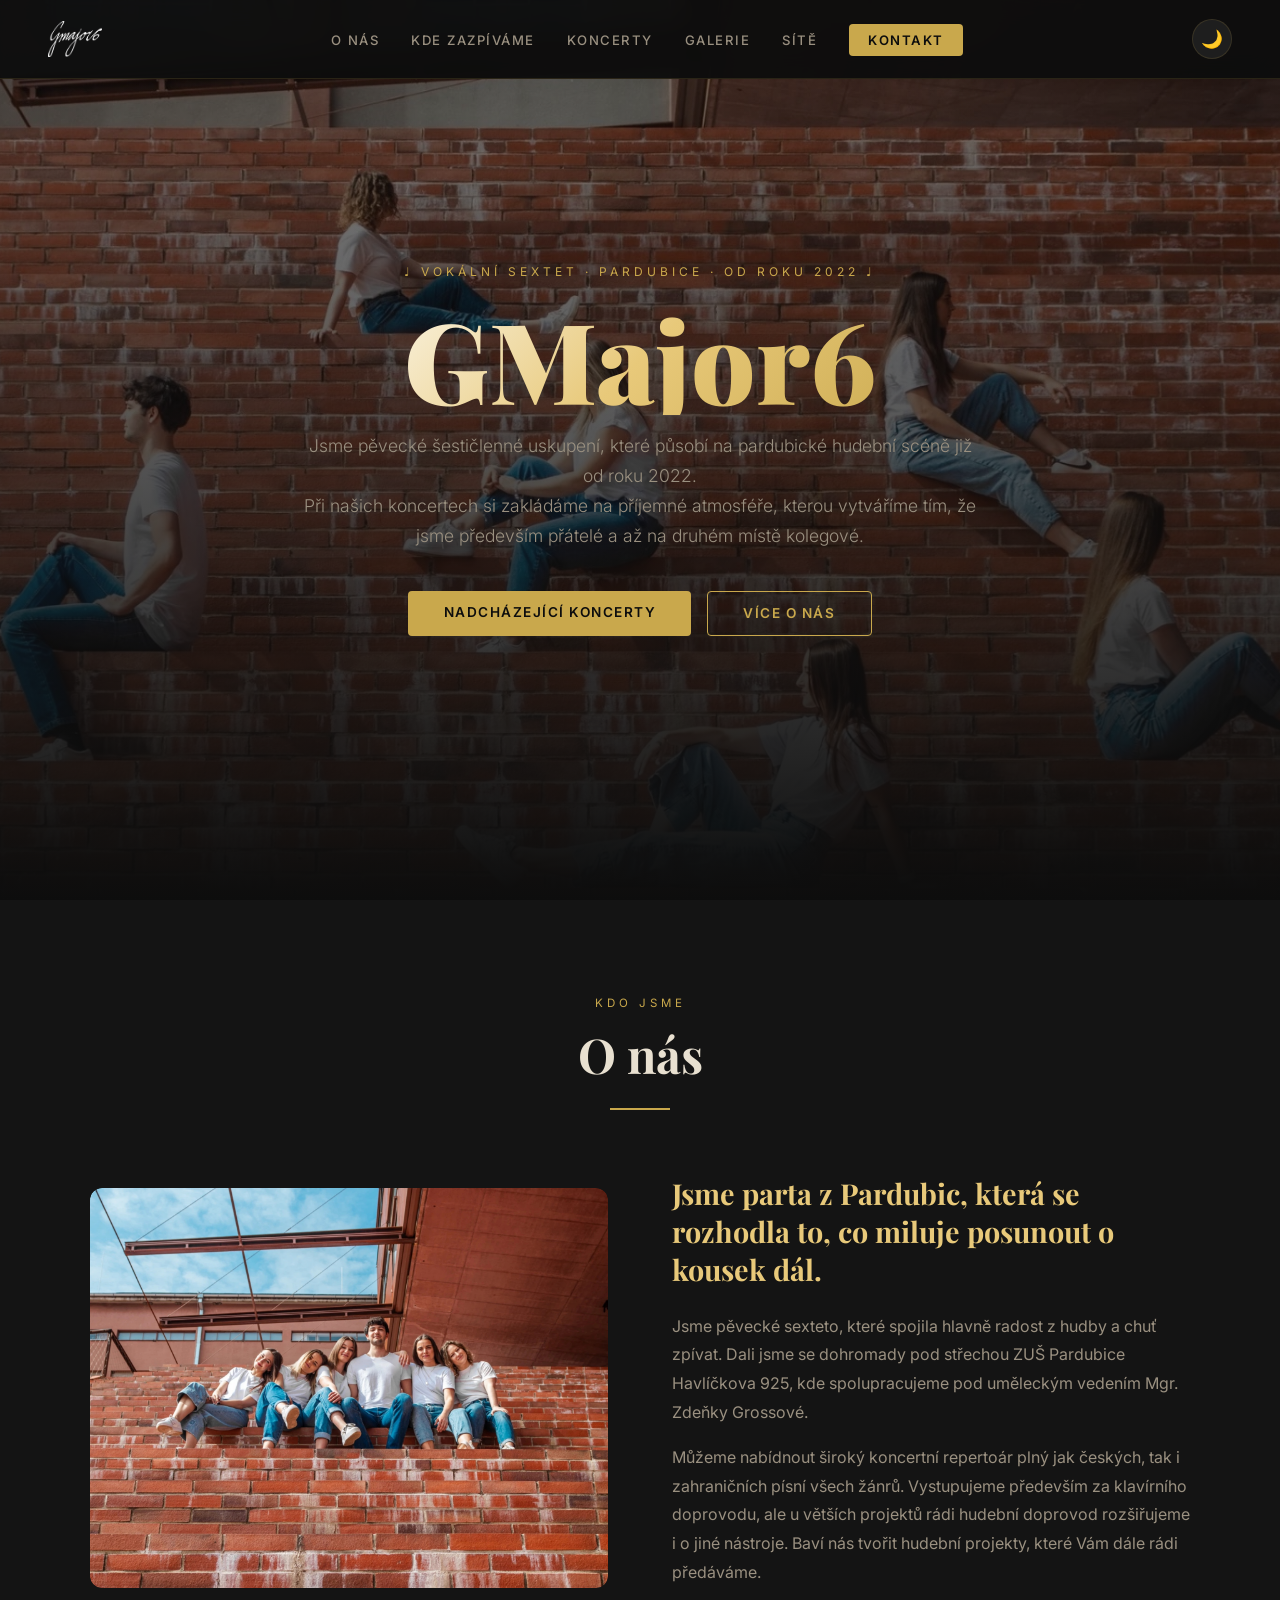
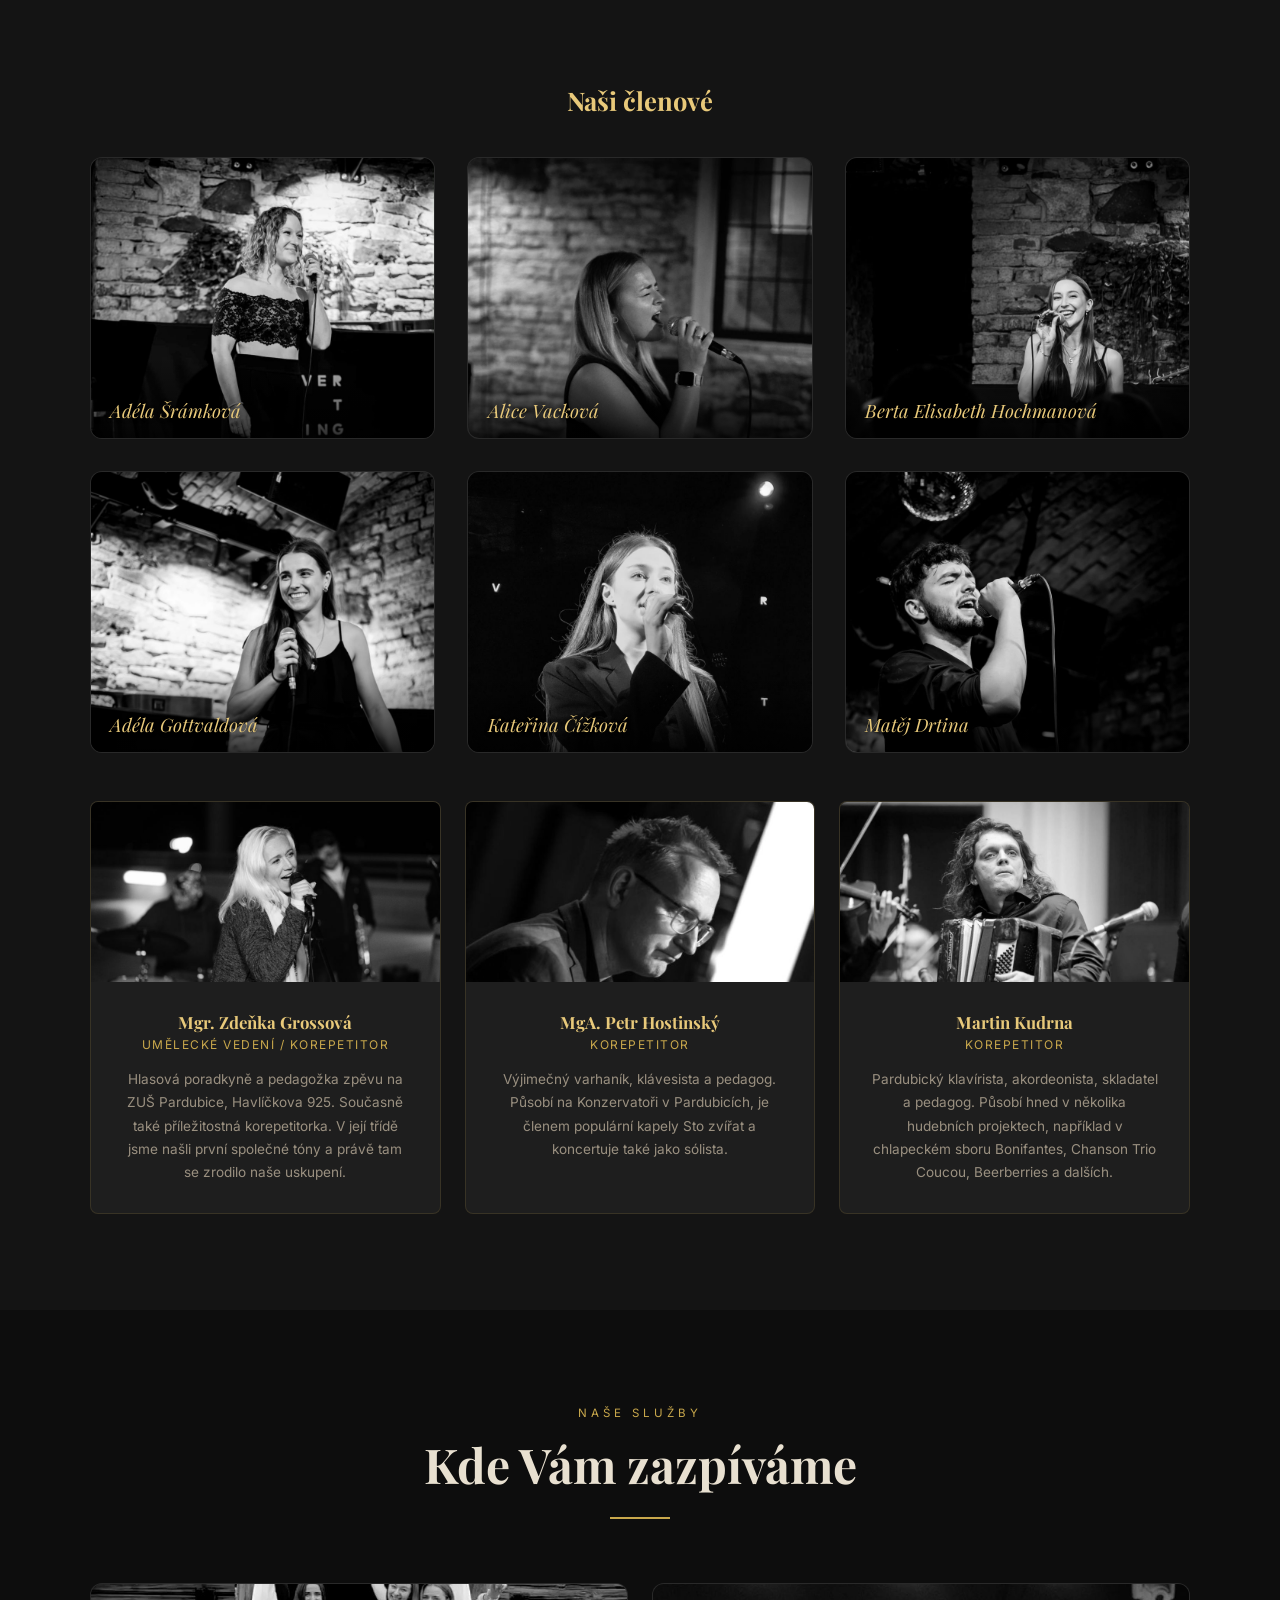
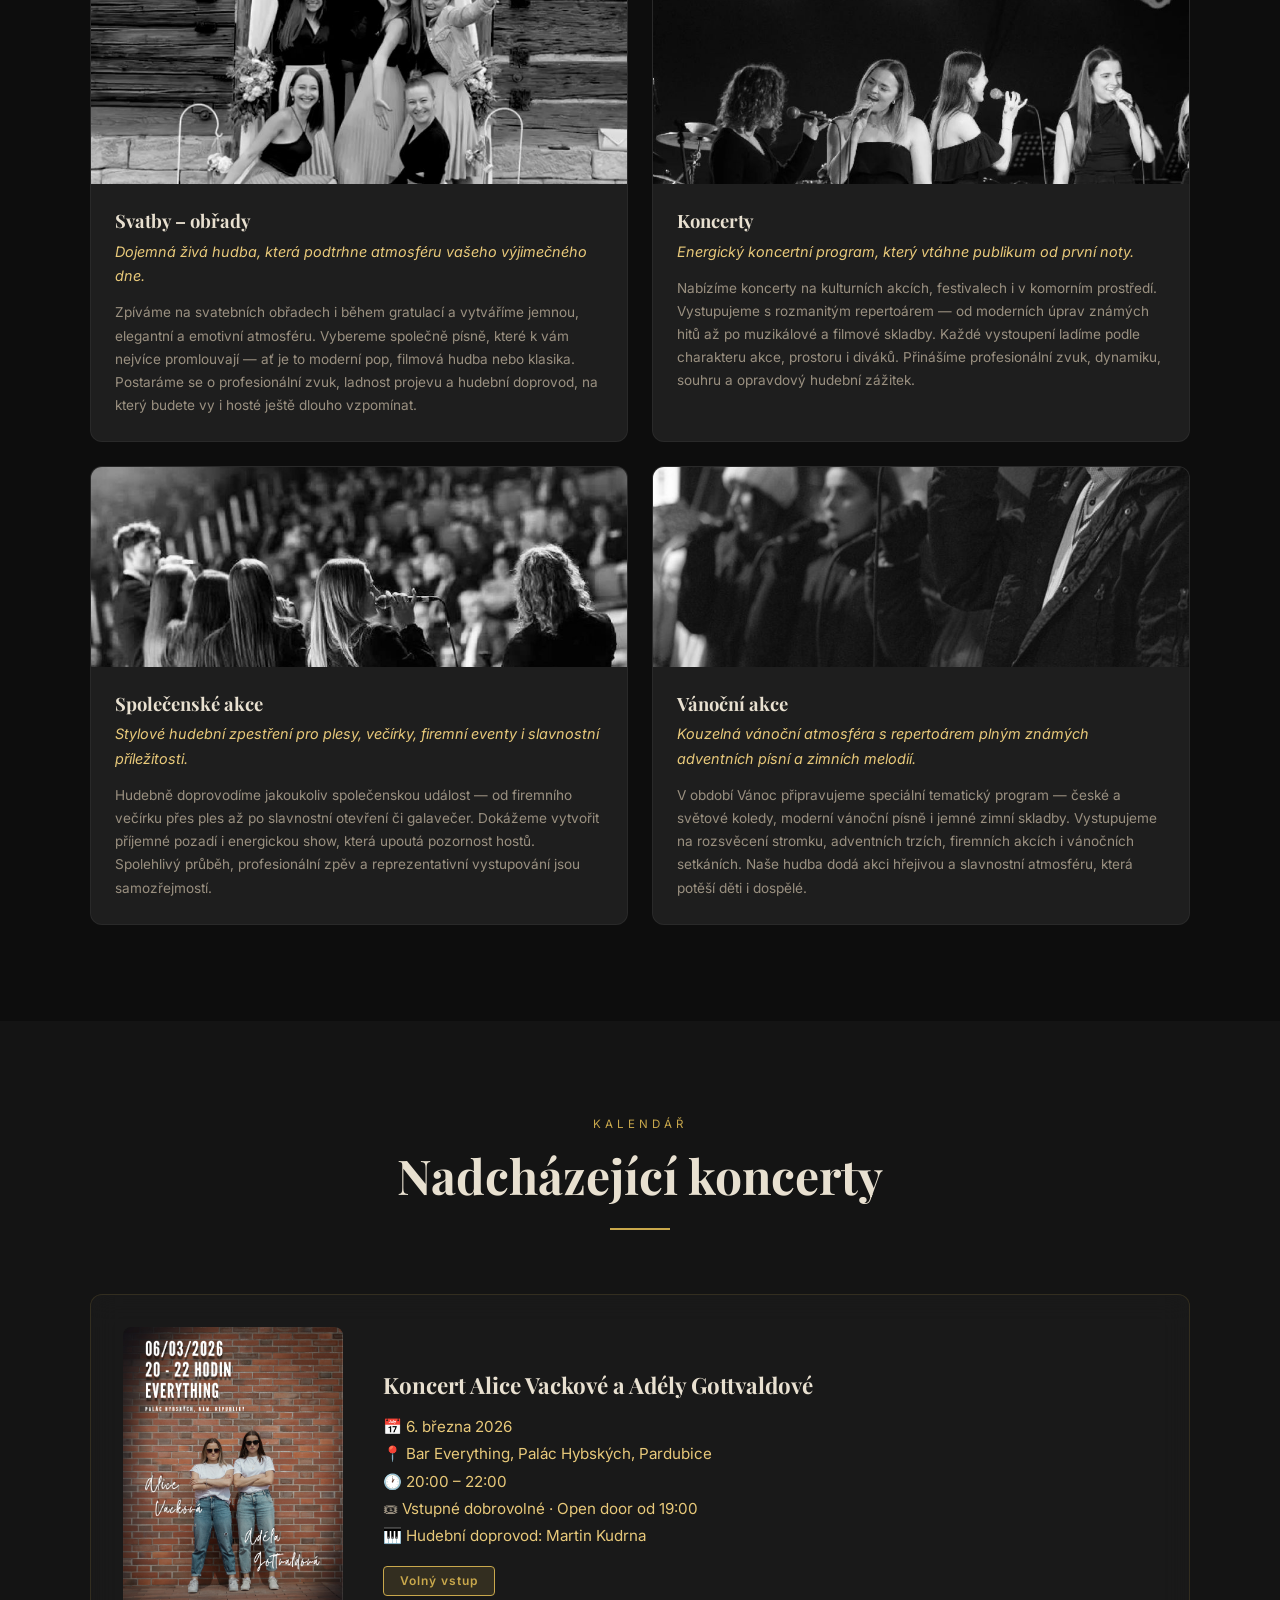
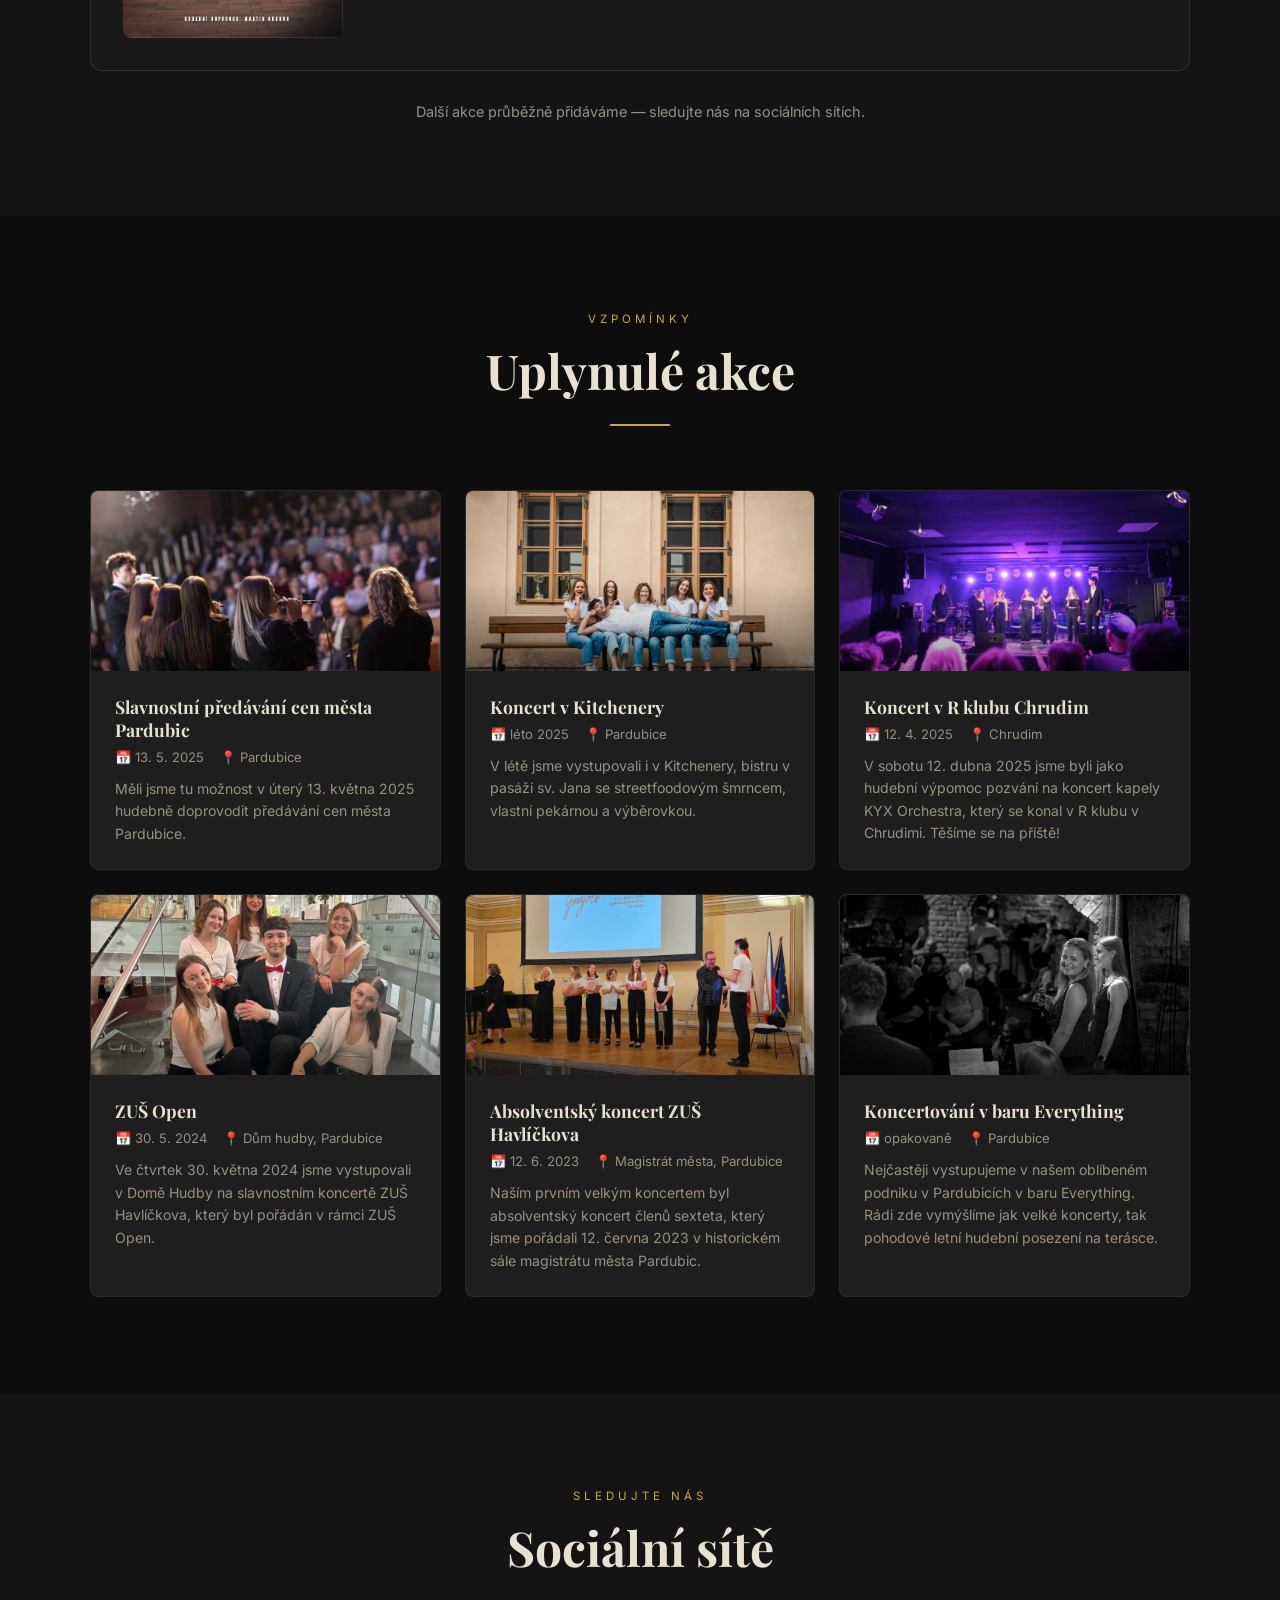
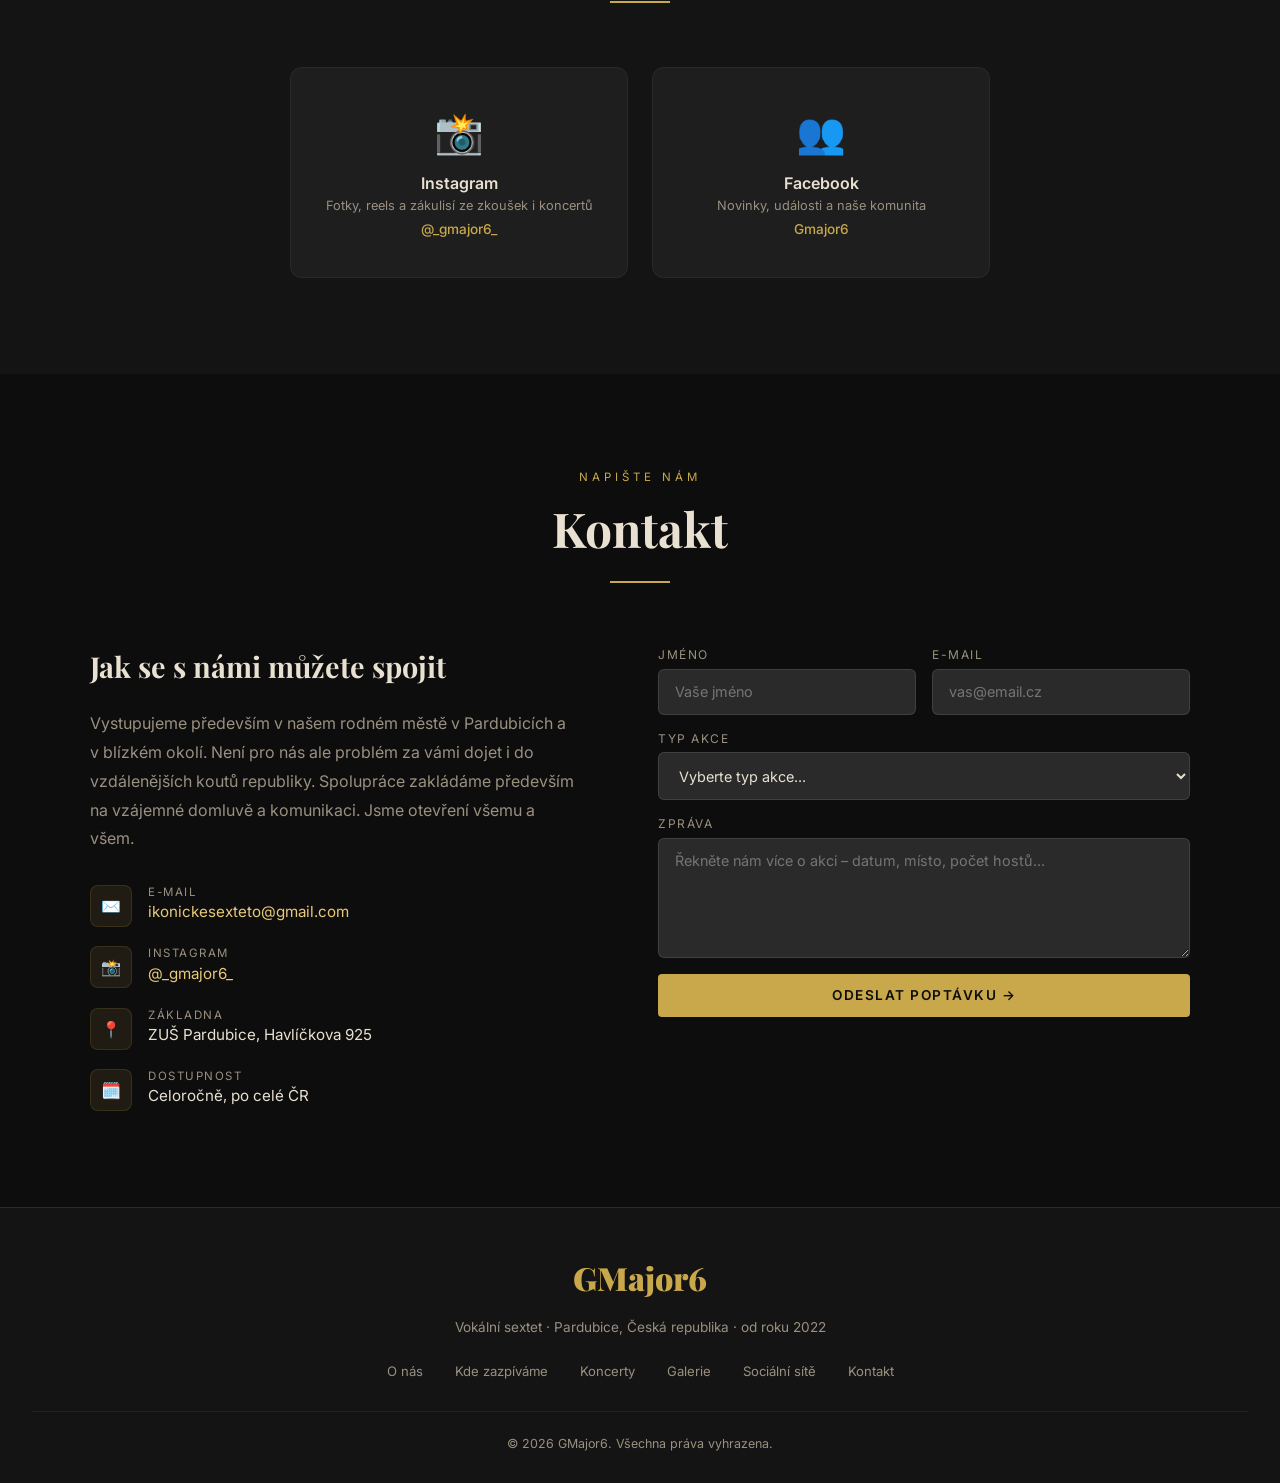
==== gmajor6/v2/index.html @ 860e2741 "Add top padding to member description text in gmajor6/v2" ====
<!DOCTYPE html>
<html lang="cs">
<head>
  <meta charset="UTF-8" />
  <meta name="viewport" content="width=device-width, initial-scale=1.0" />
  <title>GMajor6 – Vokální sextet z Pardubic</title>
  <link href="https://fonts.googleapis.com/css2?family=Playfair+Display:wght@400;700;900&family=Inter:wght@300;400;500;600&display=swap" rel="stylesheet" />
  <style>
    *, *::before, *::after { box-sizing: border-box; margin: 0; padding: 0; }
    :root {
      --gold: #c9a84c; --gold-light: #e8c97a;
      --dark: #0d0d0d; --dark2: #141414; --dark3: #1e1e1e; --dark4: #2a2a2a;
      --text: #e8e0d0; --text-muted: #9a9080;
      --border-alpha: rgba(201,168,76,0.15);
      --card-border: rgba(255,255,255,.05);
      --card-shadow: rgba(0,0,0,.5);
      --overlay-dark: rgba(0,0,0,.8);
      --input-border: rgba(255,255,255,.1);
      --nav-bg: rgba(13,13,13,0.95); --nav-bg-solid: #0d0d0d;
      --hero-glow: #1a1500;
      --hero-title-from: #fff;
      --logo-invert: invert(1);
    }
    [data-theme="light"] {
      --gold: #a8882e; --gold-light: #c9a84c;
      --dark: #faf8f4; --dark2: #f0ede8; --dark3: #e5e2dc; --dark4: #dad6cf;
      --text: #1a1a1a; --text-muted: #5a5548;
      --border-alpha: rgba(160,130,40,0.2);
      --card-border: rgba(0,0,0,.08);
      --card-shadow: rgba(0,0,0,.1);
      --overlay-dark: rgba(255,255,255,.7);
      --input-border: rgba(0,0,0,.12);
      --nav-bg: rgba(250,248,244,0.95); --nav-bg-solid: #faf8f4;
      --hero-glow: #f5f0e0;
      --hero-title-from: #ffffff;
      --logo-invert: invert(0);
    }
    html { scroll-behavior: smooth; }
    body { font-family: 'Inter', sans-serif; background: var(--dark); color: var(--text); overflow-x: hidden; }

    /* NAV */
    nav {
      position: fixed; top: 0; left: 0; right: 0; z-index: 100;
      display: flex; align-items: center; justify-content: space-between;
      padding: 1.2rem 3rem;
      background: var(--nav-bg); backdrop-filter: blur(12px);
      border-bottom: 1px solid var(--border-alpha); transition: padding .3s, background .3s;
    }
    .nav-logo { display: flex; align-items: center; text-decoration: none; }
    .nav-logo img { height: 36px; filter: var(--logo-invert); transition: filter .4s; }
    .nav-links { display: flex; gap: 2rem; list-style: none; }
    .nav-links a { color: var(--text-muted); text-decoration: none; font-size: .82rem; font-weight: 500; letter-spacing: 1.5px; text-transform: uppercase; transition: color .25s; }
    .nav-links a:hover { color: var(--gold); }
    .nav-cta { background: var(--gold) !important; color: var(--dark) !important; padding: .5rem 1.2rem; border-radius: 4px; font-weight: 600 !important; }
    .nav-cta:hover { background: var(--gold-light) !important; }
    .hamburger { display: none; cursor: pointer; flex-direction: column; gap: 5px; }
    .hamburger span { display: block; width: 24px; height: 2px; background: var(--gold); transition: transform .3s, opacity .3s; }
    .hamburger.open span:nth-child(1) { transform: translateY(7px) rotate(45deg); }
    .hamburger.open span:nth-child(2) { opacity: 0; }
    .hamburger.open span:nth-child(3) { transform: translateY(-7px) rotate(-45deg); }
    .nav-backdrop { visibility: hidden; pointer-events: none; position: fixed; inset: 0; z-index: 98; background: rgba(0,0,0,.5); opacity: 0; transition: opacity .3s, visibility .3s; }
    .nav-backdrop.open { visibility: visible; pointer-events: auto; opacity: 1; }
    .nav-right { display: flex; align-items: center; gap: 1rem; }
    .theme-toggle {
      width: 40px; height: 40px; border-radius: 50%; border: 1px solid var(--border-alpha);
      background: var(--dark3); color: var(--gold); font-size: 1.1rem;
      display: flex; align-items: center; justify-content: center;
      cursor: pointer; transition: all .3s; flex-shrink: 0;
    }
    .theme-toggle:hover { background: var(--gold); color: var(--dark); border-color: var(--gold); }

    /* HERO */
    #hero {
      min-height: 100vh; display: flex; align-items: center; justify-content: center;
      text-align: center; position: relative; overflow: hidden;
    }
    .hero-bg {
      position: absolute; inset: 0; z-index: 0;
      background: url('../images/sexteto-uvodni.jpg') center/cover no-repeat;
    }
    .hero-bg::after {
      content: ''; position: absolute; inset: 0;
      background: linear-gradient(to bottom, rgba(13,13,13,0.5) 0%, rgba(13,13,13,0.7) 50%, var(--dark) 100%);
    }
    [data-theme="light"] .hero-bg::after {
      background: linear-gradient(to bottom, rgba(0,0,0,0.45) 0%, rgba(0,0,0,0.65) 50%, var(--dark) 100%);
    }
    .hero-notes { position: absolute; inset: 0; pointer-events: none; overflow: hidden; z-index: 1; }
    .note { position: absolute; opacity: .06; color: var(--gold); animation: floatNote linear infinite; }
    @keyframes floatNote {
      0%   { transform: translateY(110vh) rotate(0deg); opacity: 0; }
      10%  { opacity: .08; }
      90%  { opacity: .06; }
      100% { transform: translateY(-10vh) rotate(360deg); opacity: 0; }
    }
    .hero-inner { position: relative; z-index: 2; max-width: 750px; padding: 2rem; }
    .hero-tag { font-size: .75rem; letter-spacing: 4px; text-transform: uppercase; color: var(--gold); margin-bottom: 1.5rem; }
    .hero-title {
      font-family: 'Playfair Display', serif; font-size: clamp(3.5rem, 10vw, 7rem);
      font-weight: 900; line-height: 1; margin-bottom: 1rem;
      background: linear-gradient(135deg, var(--hero-title-from) 0%, var(--gold-light) 50%, var(--gold) 100%);
      -webkit-background-clip: text; -webkit-text-fill-color: transparent; background-clip: text;
    }
    .hero-sub { font-size: 1.1rem; color: var(--text-muted); margin-bottom: 2.5rem; line-height: 1.7; font-weight: 300; }
    [data-theme="light"] .hero-sub { color: rgba(255,255,255,0.82); }
    .hero-btns { display: flex; gap: 1rem; justify-content: center; flex-wrap: wrap; }
    .btn { display: inline-block; padding: .85rem 2.2rem; font-size: .85rem; font-weight: 600; letter-spacing: 1.5px; text-transform: uppercase; text-decoration: none; border-radius: 4px; transition: all .3s; cursor: pointer; border: none; font-family: inherit; }
    .btn-primary { background: var(--gold); color: var(--dark); }
    .btn-primary:hover { background: var(--gold-light); transform: translateY(-2px); box-shadow: 0 8px 25px rgba(201,168,76,.35); }
    .btn-outline { background: transparent; color: var(--gold); border: 1px solid var(--gold); }
    .btn-outline:hover { background: rgba(201,168,76,.1); transform: translateY(-2px); }


    /* SECTIONS */
    section { padding: 6rem 2rem; }
    .container { max-width: 1100px; margin: 0 auto; }
    .section-header { text-align: center; margin-bottom: 4rem; }
    .section-label { font-size: .72rem; letter-spacing: 4px; text-transform: uppercase; color: var(--gold); margin-bottom: 1rem; display: block; }
    .section-title { font-family: 'Playfair Display', serif; font-size: clamp(2rem, 5vw, 3rem); font-weight: 700; line-height: 1.2; }
    .section-line { width: 60px; height: 2px; background: var(--gold); margin: 1.5rem auto 0; }

    /* ABOUT */
    #about { background: var(--dark2); }
    .about-grid { display: grid; grid-template-columns: 1fr 1fr; gap: 4rem; align-items: center; margin-bottom: 5rem; }
    .about-photo { border-radius: 12px; overflow: hidden; }
    .about-photo img { width: 100%; height: 400px; object-fit: cover; display: block; border-radius: 12px; }
    .about-text h3 { font-family: 'Playfair Display', serif; font-size: 1.8rem; margin-bottom: 1.5rem; color: var(--gold-light); }
    .about-text p { color: var(--text-muted); line-height: 1.8; margin-bottom: 1rem; }

    /* MEMBERS */
    .members-section { margin-top: 2rem; }
    .members-section > h3 { font-family: 'Playfair Display', serif; font-size: 1.6rem; text-align: center; margin-bottom: 2.5rem; color: var(--gold-light); }
    .members-grid {
      display: grid; grid-template-columns: repeat(3, 1fr); gap: 2rem;
    }
    .member-card { background: var(--dark3); border-radius: 12px; overflow: hidden; border: 1px solid var(--card-border); transition: transform .3s, box-shadow .3s; cursor: pointer; }
    .member-card:hover { transform: translateY(-4px); box-shadow: 0 15px 40px var(--card-shadow); }
    .member-card-img-wrap { position: relative; height: 280px; overflow: hidden; }
    .member-card-img-wrap .img-bw,
    .member-card-img-wrap .img-color {
      position: absolute; inset: 0; width: 100%; height: 100%;
      object-fit: cover; transition: opacity .45s ease;
    }
    .member-card-img-wrap .img-bw { object-position: top; }
    .member-card-img-wrap .img-color { opacity: 0; }
    .member-card-name {
      position: absolute;
      bottom: 0; left: 0; right: 0;
      padding: 2.5rem 1.2rem 0.9rem;
      background: linear-gradient(to top, rgba(0,0,0,0.78) 0%, transparent 100%);
      font-family: 'Playfair Display', serif;
      font-size: 1.15rem;
      font-style: italic;
      color: var(--gold-light);
      text-shadow: 0 1px 4px rgba(0,0,0,0.45);
    }
    .member-card-body {
      max-height: 0; overflow: hidden;
      transition: max-height .45s ease;
      padding: 0 1.5rem;
    }
    .member-card-body p { color: var(--text-muted); font-size: .85rem; line-height: 1.7; padding-top: .8rem; padding-bottom: 1.2rem; }
    .member-more-btn {
      display: none;
      width: 100%; border: none; background: transparent;
      padding: .65rem 1.5rem;
      font-size: .72rem; font-weight: 600; letter-spacing: 1.5px; text-transform: uppercase;
      color: var(--gold); cursor: pointer; font-family: inherit;
      border-top: 1px solid var(--card-border);
      transition: color .25s, background .25s;
    }
    .member-more-btn:hover { background: rgba(201,168,76,.07); }
    .member-card.is-open .img-color { opacity: 1; }
    .member-card.is-open .img-bw    { opacity: 0; }
    .member-card.is-open .member-card-body { max-height: 400px; }
    @media (hover: hover) {
      .member-card:hover .img-color { opacity: 1; }
      .member-card:hover .img-bw    { opacity: 0; }
      .member-card:hover .member-card-body { max-height: 400px; }
    }

    /* STAFF */
    .staff-grid {
      display: grid; grid-template-columns: repeat(3, 1fr); gap: 1.5rem;
      margin-top: 3rem;
    }
    .staff-card { background: var(--dark3); border: 1px solid var(--border-alpha); border-radius: 8px; text-align: center; transition: border-color .3s; overflow: hidden; padding: 0; }
    .staff-card:hover { border-color: var(--gold); }
    .staff-card-img { width: 100%; height: 180px; object-fit: cover; object-position: top; display: block; }
    .staff-card-content { padding: 1.8rem; }
    .staff-card h4 { font-family: 'Playfair Display', serif; font-size: 1.05rem; margin-bottom: .3rem; color: var(--gold-light); }
    .staff-card .staff-role { font-size: .75rem; text-transform: uppercase; letter-spacing: 1.5px; color: var(--gold); margin-bottom: 1rem; display: block; }
    .staff-card p { color: var(--text-muted); font-size: .85rem; line-height: 1.7; }

    /* SERVICES */
    #services { background: var(--dark); }
    .services-grid { display: grid; grid-template-columns: repeat(2, 1fr); gap: 1.5rem; }
    .service-card { background: var(--dark3); border-radius: 12px; overflow: hidden; border: 1px solid var(--card-border); transition: transform .3s, box-shadow .3s; }
    .service-card:hover { transform: translateY(-4px); box-shadow: 0 15px 40px var(--card-shadow); }
    .service-card-img { width: 100%; height: 200px; object-fit: cover; display: block; }
    .service-card-body { padding: 1.5rem; }
    .service-card-body h3 { font-family: 'Playfair Display', serif; font-size: 1.15rem; margin-bottom: .4rem; }
    .service-card-body .service-tagline { color: var(--gold-light); font-size: .9rem; font-style: italic; margin-bottom: .8rem; }
    .service-card-body p { color: var(--text-muted); font-size: .85rem; line-height: 1.7; }

    /* CONCERTS */
    #concerts { background: var(--dark2); position: relative; overflow: hidden; }
    .concert-bg {
      position: absolute; inset: 0; z-index: 0;
      background: url('../images/sexteto-background.jpg') center/cover no-repeat fixed;
      opacity: .08;
    }
    [data-theme="light"] .concert-bg { opacity: .06; }
    #concerts .container { position: relative; z-index: 1; }
    .concert-feature {
      display: grid; grid-template-columns: auto 1fr; gap: 2.5rem; align-items: center;
      background: rgba(30,30,30,0.55); backdrop-filter: blur(14px); -webkit-backdrop-filter: blur(14px);
      border: 1px solid var(--border-alpha); border-radius: 12px;
      padding: 2rem; transition: border-color .3s;
    }
    [data-theme="light"] .concert-feature { background: rgba(229,226,220,0.55); }
    .concert-feature:hover { border-color: var(--gold); }
    .concert-poster { width: 220px; border-radius: 8px; overflow: hidden; flex-shrink: 0; }
    .concert-poster img { width: 100%; display: block; border-radius: 8px; }
    .concert-detail h3 { font-family: 'Playfair Display', serif; font-size: 1.4rem; margin-bottom: .8rem; }
    .concert-detail .concert-meta { color: var(--text-muted); font-size: .95rem; line-height: 1.8; }
    .concert-detail .concert-meta span { color: var(--gold-light); }
    .concert-badge-inline { display: inline-block; background: rgba(201,168,76,.15); border: 1px solid var(--gold); color: var(--gold); padding: .4rem 1rem; border-radius: 4px; font-size: .75rem; font-weight: 600; letter-spacing: 1px; margin-top: 1rem; }

    /* PAST EVENTS */
    #past { background: var(--dark); }
    .past-grid { display: grid; grid-template-columns: repeat(auto-fill, minmax(300px, 1fr)); gap: 1.5rem; }
    .past-card { background: var(--dark3); border-radius: 8px; overflow: hidden; border: 1px solid var(--card-border); transition: transform .3s, box-shadow .3s; }
    .past-card:hover { transform: translateY(-4px); box-shadow: 0 15px 40px var(--card-shadow); }
    .past-card-header { height: 180px; overflow: hidden; position: relative; }
    .past-card-header img { width: 100%; height: 100%; object-fit: cover; display: block; }
    .past-card-header::before { content: ''; position: absolute; inset: 0; background: linear-gradient(to bottom, transparent 50%, rgba(0,0,0,.4)); z-index: 1; }
    .past-card-body { padding: 1.5rem; }
    .past-card-body h3 { font-size: 1.1rem; margin-bottom: .5rem; font-family: 'Playfair Display', serif; }
    .past-card-body .past-meta { display: flex; gap: 1rem; color: var(--text-muted); font-size: .82rem; margin-bottom: .8rem; flex-wrap: wrap; }
    .past-card-body p { color: var(--text-muted); font-size: .88rem; line-height: 1.6; }

    /* GALLERY */
    .gallery-section { margin-top: 4rem; }
    .gallery-section h3 { font-family: 'Playfair Display', serif; font-size: 1.6rem; text-align: center; margin-bottom: .5rem; }
    .gallery-section .gallery-sub { text-align: center; color: var(--text-muted); font-size: .9rem; margin-bottom: 2rem; }
    .gallery-grid {
      display: grid;
      grid-template-columns: repeat(4, 1fr);
      grid-auto-rows: 200px;
      gap: .5rem;
    }
    .gallery-grid a { display: block; overflow: hidden; border-radius: 6px; position: relative; }
    .gallery-grid a img { width: 100%; height: 100%; object-fit: cover; display: block; transition: transform .4s; }
    .gallery-grid a:hover img { transform: scale(1.05); }
    .gallery-grid a.tall { grid-row: span 2; }
    .gallery-grid a.wide { grid-column: span 2; }

    /* SOCIAL */
    #social { background: var(--dark2); }
    .social-grid { display: grid; grid-template-columns: repeat(auto-fit, minmax(250px, 1fr)); gap: 1.5rem; max-width: 700px; margin: 0 auto; }
    .social-card { background: var(--dark3); border-radius: 12px; padding: 2.5rem 1.5rem; text-align: center; text-decoration: none; border: 1px solid var(--card-border); transition: all .3s; }
    .social-card:hover { border-color: var(--gold); transform: translateY(-5px); box-shadow: 0 15px 35px rgba(201,168,76,.15); }
    .social-icon { font-size: 2.5rem; margin-bottom: 1rem; display: block; }
    .social-card h3 { font-size: 1rem; font-weight: 600; margin-bottom: .3rem; color: var(--text); }
    .social-card p { font-size: .8rem; color: var(--text-muted); }
    .social-handle { color: var(--gold); font-size: .85rem; font-weight: 500; margin-top: .5rem; display: block; }

    /* CONTACT */
    #contact { background: var(--dark); position: relative; overflow: hidden; }
    .contact-bg {
      position: absolute; inset: 0; z-index: 0;
      background: url('../images/sexteto-footer.jpg') center/cover no-repeat fixed;
      opacity: .15;
    }
    [data-theme="light"] .contact-bg { opacity: .1; }
    .contact-content { position: relative; z-index: 1; }
    .contact-grid { display: grid; grid-template-columns: 1fr 1fr; gap: 5rem; align-items: start; }
    .contact-info h3 { font-family: 'Playfair Display', serif; font-size: 1.8rem; margin-bottom: 1.5rem; }
    .contact-info p { color: var(--text-muted); line-height: 1.8; margin-bottom: 2rem; }
    .contact-items { display: flex; flex-direction: column; gap: 1.2rem; }
    .contact-item { display: flex; gap: 1rem; align-items: flex-start; }
    .contact-item-icon { width: 42px; height: 42px; background: rgba(201,168,76,.1); border: 1px solid var(--border-alpha); border-radius: 8px; display: flex; align-items: center; justify-content: center; font-size: 1rem; flex-shrink: 0; }
    .contact-item-text .label { font-size: .72rem; text-transform: uppercase; letter-spacing: 1.5px; color: var(--text-muted); margin-bottom: .2rem; }
    .contact-item-text .value { font-size: .95rem; color: var(--text); }
    .contact-item-text a { color: var(--gold-light); text-decoration: none; }
    .contact-item-text a:hover { color: var(--gold); }
    .contact-form { display: flex; flex-direction: column; gap: 1rem; }
    .form-group { display: flex; flex-direction: column; gap: .4rem; }
    .form-group label { font-size: .75rem; text-transform: uppercase; letter-spacing: 1.5px; color: var(--text-muted); }
    .form-group input, .form-group textarea, .form-group select {
      background: var(--dark4); border: 1px solid var(--input-border);
      color: var(--text); padding: .85rem 1rem; border-radius: 6px;
      font-size: .9rem; font-family: inherit; transition: border-color .3s;
    }
    .form-group input:focus, .form-group textarea:focus, .form-group select:focus { outline: none; border-color: var(--gold); }
    .form-group select option { background: var(--dark4); }
    .form-group textarea { resize: vertical; min-height: 120px; }
    .form-row { display: grid; grid-template-columns: 1fr 1fr; gap: 1rem; }

    /* FOOTER */
    footer { background: var(--dark2); border-top: 1px solid var(--border-alpha); padding: 3rem 2rem 2rem; text-align: center; }
    .footer-logo { font-family: 'Playfair Display', serif; font-size: 2rem; font-weight: 900; color: var(--gold); margin-bottom: 1rem; }
    footer p { color: var(--text-muted); font-size: .85rem; line-height: 1.8; }
    .footer-links { display: flex; justify-content: center; gap: 2rem; margin: 1.5rem 0; flex-wrap: wrap; }
    .footer-links a { color: var(--text-muted); text-decoration: none; font-size: .82rem; transition: color .25s; }
    .footer-links a:hover { color: var(--gold); }
    .footer-copy { margin-top: 2rem; padding-top: 1.5rem; border-top: 1px solid var(--card-border); color: var(--text-muted); font-size: .78rem; }

    /* Light mode overrides */
    [data-theme="light"] .past-card-header::before { background: linear-gradient(to bottom, transparent 50%, rgba(255,255,255,.2)); }
    [data-theme="light"] .concert-badge-inline { background: rgba(168,136,46,.1); }
    [data-theme="light"] .social-card:hover { box-shadow: 0 15px 35px rgba(168,136,46,.1); }
    [data-theme="light"] .btn-primary:hover { box-shadow: 0 8px 25px rgba(168,136,46,.25); }

    /* Smooth transitions for theme switch */
    body, nav, section, footer, .concert-feature, .past-card, .social-card, .contact-item-icon,
    .form-group input, .form-group textarea, .form-group select, .member-card, .service-card,
    .staff-card, .about-photo, .hero-title, .btn-outline { transition: background .4s, color .4s, border-color .4s; }

    /* RESPONSIVE */
    @media (max-width: 1024px) {
      .members-grid { grid-template-columns: repeat(2, 1fr); }
      .services-grid { grid-template-columns: 1fr; }
      .gallery-grid { grid-template-columns: repeat(3, 1fr); grid-auto-rows: 180px; }
    }
    @media (max-width: 768px) {
      nav { padding: 1rem 1.5rem; backdrop-filter: none; -webkit-backdrop-filter: none; background: var(--nav-bg-solid); }
      .nav-links {
        display: flex; flex-direction: column; position: fixed; top: 0; right: 0; bottom: 0;
        width: 75%; background: var(--dark3); background-color: var(--dark3); padding: 5rem 0 2rem; gap: 0; z-index: 99;
        transform: translateX(100%); visibility: hidden; opacity: 0;
        transition: transform .3s, opacity .3s, visibility .3s;
        border-left: 1px solid var(--border-alpha);
        box-shadow: -12px 0 35px rgba(0,0,0,.6);
      }
      .nav-links.open { transform: translateX(0); visibility: visible; opacity: 1; }
      .nav-links li { border-bottom: 1px solid var(--border-alpha); }
      .nav-links a { font-size: 1rem; color: var(--text); padding: 1rem 2rem; display: block; }
      .nav-links .nav-cta { background: var(--gold) !important; color: var(--dark) !important; margin: 1.5rem 2rem 0; border-radius: 4px; text-align: center; }
      .hamburger { display: flex; z-index: 101; }
      .member-more-btn { display: block; }
      .about-grid, .contact-grid { grid-template-columns: 1fr; gap: 2.5rem; }
      .about-photo { order: -1; }
      .members-grid { grid-template-columns: 1fr; }
      .staff-grid { grid-template-columns: 1fr; }
      .concert-feature { grid-template-columns: 1fr; text-align: center; }
      .concert-poster { width: 100%; max-width: 280px; margin: 0 auto; }
      .form-row { grid-template-columns: 1fr; }
      section { padding: 4rem 1.2rem; }
      .social-grid { max-width: 100%; }
      .gallery-grid { grid-template-columns: repeat(2, 1fr); grid-auto-rows: 150px; }
    }
  </style>
</head>
<body>

<!-- NAV -->
<nav id="navbar">
  <a href="#hero" class="nav-logo"><img src="../images/logo-brand.png" alt="GMajor6" /></a>
  <ul class="nav-links" id="navLinks">
    <li><a href="#about">O nás</a></li>
    <li><a href="#services">Kde zazpíváme</a></li>
    <li><a href="#concerts">Koncerty</a></li>
    <li><a href="#past">Galerie</a></li>
    <li><a href="#social">Sítě</a></li>
    <li><a href="#contact" class="nav-cta">Kontakt</a></li>
  </ul>
  <div class="nav-right">
    <button class="theme-toggle" id="themeToggle" aria-label="Přepnout světlý/tmavý režim">🌙</button>
    <div class="hamburger" onclick="toggleNav()"><span></span><span></span><span></span></div>
  </div>
</nav>
<div class="nav-backdrop" id="navBackdrop" onclick="toggleNav()"></div>

<!-- HERO -->
<section id="hero">
  <div class="hero-bg"></div>
  <div class="hero-notes" id="notesContainer"></div>
  <div class="hero-inner">
    <p class="hero-tag">♩ Vokální sextet · Pardubice · od roku 2022 ♩</p>
    <h1 class="hero-title">GMajor6</h1>
    <p class="hero-sub">Jsme pěvecké šestičlenné uskupení, které působí na pardubické hudební scéně již od roku 2022.<br>Při našich koncertech si zakládáme na příjemné atmosféře, kterou vytváříme tím, že jsme především přátelé a až na druhém místě kolegové.</p>
    <div class="hero-btns">
      <a href="#concerts" class="btn btn-primary">Nadcházející koncerty</a>
      <a href="#about" class="btn btn-outline">Více o nás</a>
    </div>
  </div>
</section>

<!-- O NÁS -->
<section id="about">
  <div class="container">
    <div class="section-header">
      <span class="section-label">Kdo jsme</span>
      <h2 class="section-title">O nás</h2>
      <div class="section-line"></div>
    </div>

    <div class="about-grid">
      <div class="about-photo">
        <img src="../images/sexteto-onas-hori.jpg" alt="GMajor6 – skupinová fotka" />
      </div>
      <div class="about-text">
        <h3>Jsme parta z Pardubic, která se rozhodla to, co miluje posunout o kousek dál.</h3>
        <p>Jsme pěvecké sexteto, které spojila hlavně radost z hudby a chuť zpívat. Dali jsme se dohromady pod střechou ZUŠ Pardubice Havlíčkova 925, kde spolupracujeme pod uměleckým vedením Mgr. Zdeňky Grossové.</p>
        <p>Můžeme nabídnout široký koncertní repertoár plný jak českých, tak i zahraničních písní všech žánrů. Vystupujeme především za klavírního doprovodu, ale u větších projektů rádi hudební doprovod rozšiřujeme i o jiné nástroje. Baví nás tvořit hudební projekty, které Vám dále rádi předáváme.</p>
      </div>
    </div>

    <!-- ČLENOVÉ -->
    <div class="members-section">
      <h3>Naši členové</h3>
      <div class="members-grid">

        <div class="member-card">
          <div class="member-card-img-wrap">
            <img class="img-bw"    src="../images/adelasramkova-cb.jpg"  alt="Adéla Šrámková" />
            <img class="img-color" src="../images/adelasramkova-bar.jpg" alt="Adéla Šrámková" />
            <div class="member-card-name">Adéla Šrámková</div>
          </div>
          <button class="member-more-btn">Více ↓</button>
          <div class="member-card-body">
            <p>Naše Ádys vystudovala molekulární biologii a biochemii na Univerzitě Karlově, takže pokud mluví o buňkách, raději jen přikyvujeme. Od malička se věnuje tanci, miluje spánek, yogu a kávu, která je nedílnou součástí jejího starter packu hlavně ve zkouškovém období. Vysoké tóny, které na našich vystoupeních uslyšíte, má na svědomí právě Ádys. Ty nejvyšší z tónů ovšem slyší už jen zvířata.</p>
          </div>
        </div>

        <div class="member-card">
          <div class="member-card-img-wrap">
            <img class="img-bw"    src="../images/alicevackova-cb.jpg"  alt="Alice Vacková" />
            <img class="img-color" src="../images/alicevackova-bar.jpg" alt="Alice Vacková" />
            <div class="member-card-name">Alice Vacková</div>
          </div>
          <button class="member-more-btn">Více ↓</button>
          <div class="member-card-body">
            <p>Hudba Áju provází od velmi útlého věku, kdy svou hudební kariéru odstartovala v pěveckém sboru a později k ní připojila hru na vícero hudebních nástrojů. Ačkoliv se k sólovému zpěvu se dostala až ve svých čtrnácti letech, byl pro ni jasnou volbou a stal se její nedílnou součástí. Ája pracuje jako paní učitelka v mateřské školce a tím se jí podařilo propojit dvě největší záliby, a to hudbu a práci s dětmi. Hudba je pro ni životní radostí, kterou může díky své práci denně sdílet se svým okolím v různých podobách.</p>
          </div>
        </div>

        <div class="member-card">
          <div class="member-card-img-wrap">
            <img class="img-bw"    src="../images/elisabethhochmanova-cb.jpg"  alt="Berta Elisabeth Hochmanová" />
            <img class="img-color" src="../images/elisabethhochmanova-bar.jpg" alt="Berta Elisabeth Hochmanová" />
            <div class="member-card-name">Berta Elisabeth Hochmanová</div>
          </div>
          <button class="member-more-btn">Více ↓</button>
          <div class="member-card-body">
            <p>Berta je dcerou z rodu Vikingů a vyznavačů tatoo umění. Studuje na vysoké škole sociální patologii a prevenci. Její volba oboru byla dána hlavně tím, že její dlouholetou zálibou je true crime. Kromě studií se nyní aktivně věnuje práci koordinátorky zdravotní péče. Stala se taktéž v posledních letech baristkou, takže se za barem cítí stejně pohodově jako na pódiu. V budoucnu by se chtěla zabývat sociální prací a psychoterapií, ale v srdci samozřejmě bude vždy baristkou. Když ji zrovna nepotkáte na koncertě či v kavárně, tak ve svém volnu cvičí, čte si, opečovává svého kocoura Vincenta a samozřejmě také zpívá.</p>
          </div>
        </div>

        <div class="member-card">
          <div class="member-card-img-wrap">
            <img class="img-bw"    src="../images/adelagottvaldova-cb.jpg"  alt="Adéla Gottvaldová" />
            <img class="img-color" src="../images/adelagottvaldova-bar.jpg" alt="Adéla Gottvaldová" />
            <div class="member-card-name">Adéla Gottvaldová</div>
          </div>
          <button class="member-more-btn">Více ↓</button>
          <div class="member-card-body">
            <p>Áďa se hudbě taktéž věnuje od malička, ale původně začínala s hrou na klasickou kytaru. Zpěv přidala až později a nyní se mu věnuje naplno. Nyní se za kytaru jen příležitostně schovává na pódiu. Pochází z rodiny lékařů, ale rodinné řemeslo úplně nepřevzala, a tak se věnuje studiu práva v Olomouci. Když se zrovna neučí, dohání spánek a sportuje - hlavně běhá a leze po horách. Třeba se s ní jednou potkáte u rozvodového řízení v soudní síni, tak opatrně.</p>
          </div>
        </div>

        <div class="member-card">
          <div class="member-card-img-wrap">
            <img class="img-bw"    src="../images/katerinacizkova-cb.jpg"  alt="Kateřina Čížková" />
            <img class="img-color" src="../images/katerinacizkova-bar.jpg" alt="Kateřina Čížková" />
            <div class="member-card-name">Kateřina Čížková</div>
          </div>
          <button class="member-more-btn">Více ↓</button>
          <div class="member-card-body">
            <p>Káťu provází hudba a celkově umění od dětství – od baletu přes hru na klavír až po zpěv, který se stal nakonec její největší vášní. Studuje na vysoké škole v Praze obor bezpečnostní management a volný čas vyplňuje prací v kavárně nebo procházkami v přírodě se svým anglickým setrem Artushem. Zpívání je pro ni srdeční záležitost, ať už při sólovém vystupování nebo v rámci sexteta. Hudba pro ni zůstává tím nejkrásnějším relaxem i radostí.</p>
          </div>
        </div>

        <div class="member-card">
          <div class="member-card-img-wrap">
            <img class="img-bw"    src="../images/matejdrtina-cb.jpg"  alt="Matěj Drtina" />
            <img class="img-color" src="../images/matejdrtina-bar.jpg" alt="Matěj Drtina" />
            <div class="member-card-name">Matěj Drtina</div>
          </div>
          <button class="member-more-btn">Více ↓</button>
          <div class="member-card-body">
            <p>Matěj je jediným zástupcem mužského hlasu a zároveň nejmladším členem našeho pěveckého seskupení. Studuje na Masarykově univerzitě v Brně obory sociologie a soudobé dějiny. Zároveň jej můžete potkat v baru Everything, kde vám jakožto zkušený barman namíchá drink dle Vašeho gusta. Ve svém volnu rád čte poezii, zajímá se o architekturu a protože je opravdu renesanční člověk, tak i sportuje - badminton a fitness centrum mu jsou nejbližší. Z celého sexteta nosí nejlepší svetry a často svými hlasovými zprávami prolamuje rádiové ticho. Matějův sametový baryton je pro Gmajor6 nepostradatelnou součástí stejně tak, jako jeho smysl pro humor a energie, která rozezní i ticho mezi tóny.</p>
          </div>
        </div>

      </div>

      <!-- VEDENÍ -->
      <div class="staff-grid">
        <div class="staff-card">
          <img class="staff-card-img" src="../images/zdenkagrossova.jpg" alt="Mgr. Zdeňka Grossová" />
          <div class="staff-card-content">
            <h4>Mgr. Zdeňka Grossová</h4>
            <span class="staff-role">Umělecké vedení / korepetitor</span>
            <p>Hlasová poradkyně a pedagožka zpěvu na ZUŠ Pardubice, Havlíčkova 925. Současně také příležitostná korepetitorka. V její třídě jsme našli první společné tóny a právě tam se zrodilo naše uskupení.</p>
          </div>
        </div>
        <div class="staff-card">
          <img class="staff-card-img" src="../images/petrhostinksy.jpg" alt="MgA. Petr Hostinský" />
          <div class="staff-card-content">
            <h4>MgA. Petr Hostinský</h4>
            <span class="staff-role">Korepetitor</span>
            <p>Výjimečný varhaník, klávesista a pedagog. Působí na Konzervatoři v Pardubicích, je členem populární kapely Sto zvířat a koncertuje také jako sólista.</p>
          </div>
        </div>
        <div class="staff-card">
          <img class="staff-card-img" src="../images/martinkudrna.jpg" alt="Martin Kudrna" />
          <div class="staff-card-content">
            <h4>Martin Kudrna</h4>
            <span class="staff-role">Korepetitor</span>
            <p>Pardubický klavírista, akordeonista, skladatel a pedagog. Působí hned v několika hudebních projektech, například v chlapeckém sboru Bonifantes, Chanson Trio Coucou, Beerberries a dalších.</p>
          </div>
        </div>
      </div>
    </div>
  </div>
</section>

<!-- KDE VÁM ZAZPÍVÁME -->
<section id="services">
  <div class="container">
    <div class="section-header">
      <span class="section-label">Naše služby</span>
      <h2 class="section-title">Kde Vám zazpíváme</h2>
      <div class="section-line"></div>
    </div>
    <div class="services-grid">

      <div class="service-card">
        <img class="service-card-img" src="../images/svatby.jpg" alt="Svatby – obřady" />
        <div class="service-card-body">
          <h3>Svatby – obřady</h3>
          <p class="service-tagline">Dojemná živá hudba, která podtrhne atmosféru vašeho výjimečného dne.</p>
          <p>Zpíváme na svatebních obřadech i během gratulací a vytváříme jemnou, elegantní a emotivní atmosféru. Vybereme společně písně, které k vám nejvíce promlouvají — ať je to moderní pop, filmová hudba nebo klasika. Postaráme se o profesionální zvuk, ladnost projevu a hudební doprovod, na který budete vy i hosté ještě dlouho vzpomínat.</p>
        </div>
      </div>

      <div class="service-card">
        <img class="service-card-img" src="../images/koncety.jpg" alt="Koncerty" />
        <div class="service-card-body">
          <h3>Koncerty</h3>
          <p class="service-tagline">Energický koncertní program, který vtáhne publikum od první noty.</p>
          <p>Nabízíme koncerty na kulturních akcích, festivalech i v komorním prostředí. Vystupujeme s rozmanitým repertoárem — od moderních úprav známých hitů až po muzikálové a filmové skladby. Každé vystoupení ladíme podle charakteru akce, prostoru i diváků. Přinášíme profesionální zvuk, dynamiku, souhru a opravdový hudební zážitek.</p>
        </div>
      </div>

      <div class="service-card">
        <img class="service-card-img" src="../images/spolecenske_akce.jpg" alt="Společenské akce" />
        <div class="service-card-body">
          <h3>Společenské akce</h3>
          <p class="service-tagline">Stylové hudební zpestření pro plesy, večírky, firemní eventy i slavnostní příležitosti.</p>
          <p>Hudebně doprovodíme jakoukoliv společenskou událost — od firemního večírku přes ples až po slavnostní otevření či galavečer. Dokážeme vytvořit příjemné pozadí i energickou show, která upoutá pozornost hostů. Spolehlivý průběh, profesionální zpěv a reprezentativní vystupování jsou samozřejmostí.</p>
        </div>
      </div>

      <div class="service-card">
        <img class="service-card-img" src="../images/ef692b828ba7a6a046f1def1f4f189fe.jpg" alt="Vánoční akce" />
        <div class="service-card-body">
          <h3>Vánoční akce</h3>
          <p class="service-tagline">Kouzelná vánoční atmosféra s repertoárem plným známých adventních písní a zimních melodií.</p>
          <p>V období Vánoc připravujeme speciální tematický program — české a světové koledy, moderní vánoční písně i jemné zimní skladby. Vystupujeme na rozsvěcení stromku, adventních trzích, firemních akcích i vánočních setkáních. Naše hudba dodá akci hřejivou a slavnostní atmosféru, která potěší děti i dospělé.</p>
        </div>
      </div>

    </div>
  </div>
</section>

<!-- NADCHÁZEJÍCÍ KONCERTY -->
<section id="concerts">
  <div class="concert-bg"></div>
  <div class="container">
    <div class="section-header">
      <span class="section-label">Kalendář</span>
      <h2 class="section-title">Nadcházející koncerty</h2>
      <div class="section-line"></div>
    </div>

    <div class="concert-feature">
      <div class="concert-poster">
        <img src="../images/koncert260306.jpg" alt="Plakát – koncert 6. března 2026" />
      </div>
      <div class="concert-detail">
        <h3>Koncert Alice Vackové a Adély Gottvaldové</h3>
        <div class="concert-meta">
          <p>📅 <span>6. března 2026</span></p>
          <p>📍 <span>Bar Everything, Palác Hybských, Pardubice</span></p>
          <p>🕐 <span>20:00 – 22:00</span></p>
          <p>🎟 <span>Vstupné dobrovolné · Open door od 19:00</span></p>
          <p>🎹 <span>Hudební doprovod: Martin Kudrna</span></p>
        </div>
        <div class="concert-badge-inline">Volný vstup</div>
      </div>
    </div>

    <p style="text-align:center;color:var(--text-muted);margin-top:2rem;font-size:.9rem">Další akce průběžně přidáváme — sledujte nás na sociálních sítích.</p>
  </div>
</section>

<!-- GALERIE AKCÍ -->
<section id="past">
  <div class="container">
    <div class="section-header">
      <span class="section-label">Vzpomínky</span>
      <h2 class="section-title">Uplynulé akce</h2>
      <div class="section-line"></div>
    </div>
    <div class="past-grid">

      <div class="past-card">
        <div class="past-card-header"><img src="../images/slavnostni_predavani.jpg" alt="Ceny města Pardubic" /></div>
        <div class="past-card-body">
          <h3>Slavnostní předávání cen města Pardubic</h3>
          <div class="past-meta"><span>📅 13. 5. 2025</span><span>📍 Pardubice</span></div>
          <p>Měli jsme tu možnost v úterý 13. května 2025 hudebně doprovodit předávání cen města Pardubice.</p>
        </div>
      </div>

      <div class="past-card">
        <div class="past-card-header"><img src="../images/kitchenery.jpg" alt="Koncert v Kitchenery" /></div>
        <div class="past-card-body">
          <h3>Koncert v Kitchenery</h3>
          <div class="past-meta"><span>📅 léto 2025</span><span>📍 Pardubice</span></div>
          <p>V létě jsme vystupovali i v Kitchenery, bistru v pasáži sv. Jana se streetfoodovým šmrncem, vlastní pekárnou a výběrovkou.</p>
        </div>
      </div>

      <div class="past-card">
        <div class="past-card-header"><img src="../images/r_klub_chrudim.jpg" alt="Koncert v R klubu Chrudim" /></div>
        <div class="past-card-body">
          <h3>Koncert v R klubu Chrudim</h3>
          <div class="past-meta"><span>📅 12. 4. 2025</span><span>📍 Chrudim</span></div>
          <p>V sobotu 12. dubna 2025 jsme byli jako hudební výpomoc pozváni na koncert kapely KYX Orchestra, který se konal v R klubu v Chrudimi. Těšíme se na příště!</p>
        </div>
      </div>

      <div class="past-card">
        <div class="past-card-header"><img src="../images/zus_open.jpg" alt="ZUŠ Open" /></div>
        <div class="past-card-body">
          <h3>ZUŠ Open</h3>
          <div class="past-meta"><span>📅 30. 5. 2024</span><span>📍 Dům hudby, Pardubice</span></div>
          <p>Ve čtvrtek 30. května 2024 jsme vystupovali v Domě Hudby na slavnostním koncertě ZUŠ Havlíčkova, který byl pořádán v rámci ZUŠ Open.</p>
        </div>
      </div>

      <div class="past-card">
        <div class="past-card-header"><img src="../images/absolventsky_koncert.jpg" alt="Absolventský koncert" /></div>
        <div class="past-card-body">
          <h3>Absolventský koncert ZUŠ Havlíčkova</h3>
          <div class="past-meta"><span>📅 12. 6. 2023</span><span>📍 Magistrát města, Pardubice</span></div>
          <p>Naším prvním velkým koncertem byl absolventský koncert členů sexteta, který jsme pořádali 12. června 2023 v historickém sále magistrátu města Pardubic.</p>
        </div>
      </div>

      <div class="past-card">
        <div class="past-card-header"><img src="../images/koncertovani_v_everythingu.jpg" alt="Bar Everything" /></div>
        <div class="past-card-body">
          <h3>Koncertování v baru Everything</h3>
          <div class="past-meta"><span>📅 opakovaně</span><span>📍 Pardubice</span></div>
          <p>Nejčastěji vystupujeme v našem oblíbeném podniku v Pardubicích v baru Everything. Rádi zde vymýšlíme jak velké koncerty, tak pohodové letní hudební posezení na terásce.</p>
        </div>
      </div>

    </div>

    <!-- FOTOGALERIE EVERYTHING -->
    <div class="gallery-section" style="display:none">
      <h3>Naše koncertování v Everything</h3>
      <p class="gallery-sub">V baru Everything je nám jako doma — tady je pár momentek z našich vystoupení.</p>
      <div class="gallery-grid">
        <a class="tall"><img src="../images/1160794bf4a6b05114a2fcd4bbf0fe99.jpg" alt="Koncert v Everything" /></a>
        <a><img src="../images/19ab2d1a6a79d0933deeea1b420594f0.jpg" alt="Koncert v Everything" /></a>
        <a><img src="../images/546480128718f637048a51e03593e761.jpg" alt="Koncert v Everything" /></a>
        <a class="tall"><img src="../images/70f28e88880756eece5fa5d9815d6052.jpg" alt="Koncert v Everything" /></a>
        <a><img src="../images/70e7b93e34d0f85725d0f864ac1d3395.jpg" alt="Koncert v Everything" /></a>
        <a class="wide"><img src="../images/91b7206225f8b2b4fb0080d105a698bc.jpg" alt="Koncert v Everything" /></a>
        <a><img src="../images/63261fd2b1a7ef0423af1077ab39076b.jpg" alt="Koncert v Everything" /></a>
        <a><img src="../images/c7156aa07ca61fa08962039761957974.jpg" alt="Koncert v Everything" /></a>
        <a class="wide"><img src="../images/a1aac0c301d86c969572ce68cbe1a78a.jpg" alt="Koncert v Everything" /></a>
        <a><img src="../images/ef692b828ba7a6a046f1def1f4f189fe.jpg" alt="Koncert v Everything" /></a>
        <a><img src="../images/c735eaddedc675585524b5957bc960b7.jpg" alt="Koncert v Everything" /></a>
      </div>
    </div>
  </div>
</section>

<!-- SOCIÁLNÍ SÍTĚ -->
<section id="social">
  <div class="container">
    <div class="section-header">
      <span class="section-label">Sledujte nás</span>
      <h2 class="section-title">Sociální sítě</h2>
      <div class="section-line"></div>
    </div>
    <div class="social-grid">
      <a href="https://instagram.com/_gmajor6_" target="_blank" rel="noopener" class="social-card">
        <span class="social-icon">📸</span>
        <h3>Instagram</h3>
        <p>Fotky, reels a zákulisí ze zkoušek i koncertů</p>
        <span class="social-handle">@_gmajor6_</span>
      </a>
      <a href="https://facebook.com/Gmajor6" target="_blank" rel="noopener" class="social-card">
        <span class="social-icon">👥</span>
        <h3>Facebook</h3>
        <p>Novinky, události a naše komunita</p>
        <span class="social-handle">Gmajor6</span>
      </a>
    </div>
  </div>
</section>

<!-- KONTAKT -->
<section id="contact">
  <div class="contact-bg"></div>
  <div class="container contact-content">
    <div class="section-header">
      <span class="section-label">Napište nám</span>
      <h2 class="section-title">Kontakt</h2>
      <div class="section-line"></div>
    </div>
    <div class="contact-grid">
      <div class="contact-info">
        <h3>Jak se s námi můžete spojit</h3>
        <p>Vystupujeme především v našem rodném městě v Pardubicích a v blízkém okolí. Není pro nás ale problém za vámi dojet i do vzdálenějších koutů republiky. Spolupráce zakládáme především na vzájemné domluvě a komunikaci. Jsme otevření všemu a všem.</p>
        <div class="contact-items">
          <div class="contact-item">
            <div class="contact-item-icon">✉️</div>
            <div class="contact-item-text"><div class="label">E-mail</div><div class="value"><a href="mailto:ikonickesexteto@gmail.com">ikonickesexteto@gmail.com</a></div></div>
          </div>
          <div class="contact-item">
            <div class="contact-item-icon">📸</div>
            <div class="contact-item-text"><div class="label">Instagram</div><div class="value"><a href="https://instagram.com/_gmajor6_" target="_blank" rel="noopener">@_gmajor6_</a></div></div>
          </div>
          <div class="contact-item">
            <div class="contact-item-icon">📍</div>
            <div class="contact-item-text"><div class="label">Základna</div><div class="value">ZUŠ Pardubice, Havlíčkova 925</div></div>
          </div>
          <div class="contact-item">
            <div class="contact-item-icon">🗓️</div>
            <div class="contact-item-text"><div class="label">Dostupnost</div><div class="value">Celoročně, po celé ČR</div></div>
          </div>
        </div>
      </div>
      <form class="contact-form" onsubmit="handleSubmit(event)">
        <div class="form-row">
          <div class="form-group"><label>Jméno</label><input type="text" placeholder="Vaše jméno" /></div>
          <div class="form-group"><label>E-mail</label><input type="email" placeholder="vas@email.cz" /></div>
        </div>
        <div class="form-group">
          <label>Typ akce</label>
          <select>
            <option value="">Vyberte typ akce...</option>
            <option>Svatba / Obřad</option>
            <option>Koncert</option>
            <option>Společenská akce / Ples</option>
            <option>Firemní event</option>
            <option>Vánoční akce</option>
            <option>Jiné</option>
          </select>
        </div>
        <div class="form-group"><label>Zpráva</label><textarea placeholder="Řekněte nám více o akci – datum, místo, počet hostů..."></textarea></div>
        <button type="submit" class="btn btn-primary" id="submitBtn">Odeslat poptávku →</button>
      </form>
    </div>
  </div>
</section>

<!-- FOOTER -->
<footer>
  <div class="footer-logo">GMajor6</div>
  <p>Vokální sextet · Pardubice, Česká republika · od roku 2022</p>
  <div class="footer-links">
    <a href="#about">O nás</a>
    <a href="#services">Kde zazpíváme</a>
    <a href="#concerts">Koncerty</a>
    <a href="#past">Galerie</a>
    <a href="#social">Sociální sítě</a>
    <a href="#contact">Kontakt</a>
  </div>
  <div class="footer-copy">© 2026 GMajor6. Všechna práva vyhrazena.</div>
</footer>

<script>
  // Animated music notes
  const notes = ['♩','♪','♫','♬','𝄞','𝄢'];
  const c = document.getElementById('notesContainer');
  for (let i = 0; i < 18; i++) {
    const n = document.createElement('div');
    n.className = 'note';
    n.textContent = notes[Math.floor(Math.random() * notes.length)];
    n.style.cssText = 'left:'+Math.random()*100+'%;animation-duration:'+(12+Math.random()*20)+'s;animation-delay:'+Math.random()*20+'s;font-size:'+(1.2+Math.random()*2.5)+'rem';
    c.appendChild(n);
  }

  // Nav scroll padding
  window.addEventListener('scroll', function() {
    document.getElementById('navbar').style.padding = window.scrollY > 50 ? '.8rem 3rem' : '1.2rem 3rem';
  });

  // Hamburger toggle
  function toggleNav() {
    document.getElementById('navLinks').classList.toggle('open');
    document.getElementById('navBackdrop').classList.toggle('open');
    document.querySelector('.hamburger').classList.toggle('open');
  }
  document.querySelectorAll('.nav-links a').forEach(function(a) {
    a.addEventListener('click', function() {
      document.getElementById('navLinks').classList.remove('open');
      document.getElementById('navBackdrop').classList.remove('open');
      document.querySelector('.hamburger').classList.remove('open');
    });
  });

  // Form submit
  function handleSubmit(e) {
    e.preventDefault();
    var btn = document.getElementById('submitBtn');
    btn.textContent = '✓ Odesláno! Brzy se ozveme.';
    btn.style.background = '#2a7a2a'; btn.disabled = true;
    setTimeout(function() { btn.textContent = 'Odeslat poptávku →'; btn.style.background = ''; btn.disabled = false; }, 5000);
  }

  // Theme toggle
  (function() {
    var toggle = document.getElementById('themeToggle');
    var root = document.documentElement;
    function setTheme(theme) {
      if (theme === 'light') {
        root.setAttribute('data-theme', 'light');
        toggle.textContent = '☀️';
      } else {
        root.removeAttribute('data-theme');
        toggle.textContent = '🌙';
      }
      localStorage.setItem('gmajor6-theme', theme);
    }
    var saved = localStorage.getItem('gmajor6-theme');
    if (saved) setTheme(saved);
    toggle.addEventListener('click', function() {
      var current = root.getAttribute('data-theme');
      setTheme(current === 'light' ? 'dark' : 'light');
    });
  })();

  // Mobile tap pro kartičky členů
  document.querySelectorAll('.member-card').forEach(function(card) {
    card.addEventListener('click', function(e) {
      if (window.innerWidth <= 768 && !e.target.closest('.member-more-btn')) return;
      card.classList.toggle('is-open');
      var btn = card.querySelector('.member-more-btn');
      if (btn) btn.textContent = card.classList.contains('is-open') ? 'Méně ↑' : 'Více ↓';
    });
  });
</script>
</body>
</html>
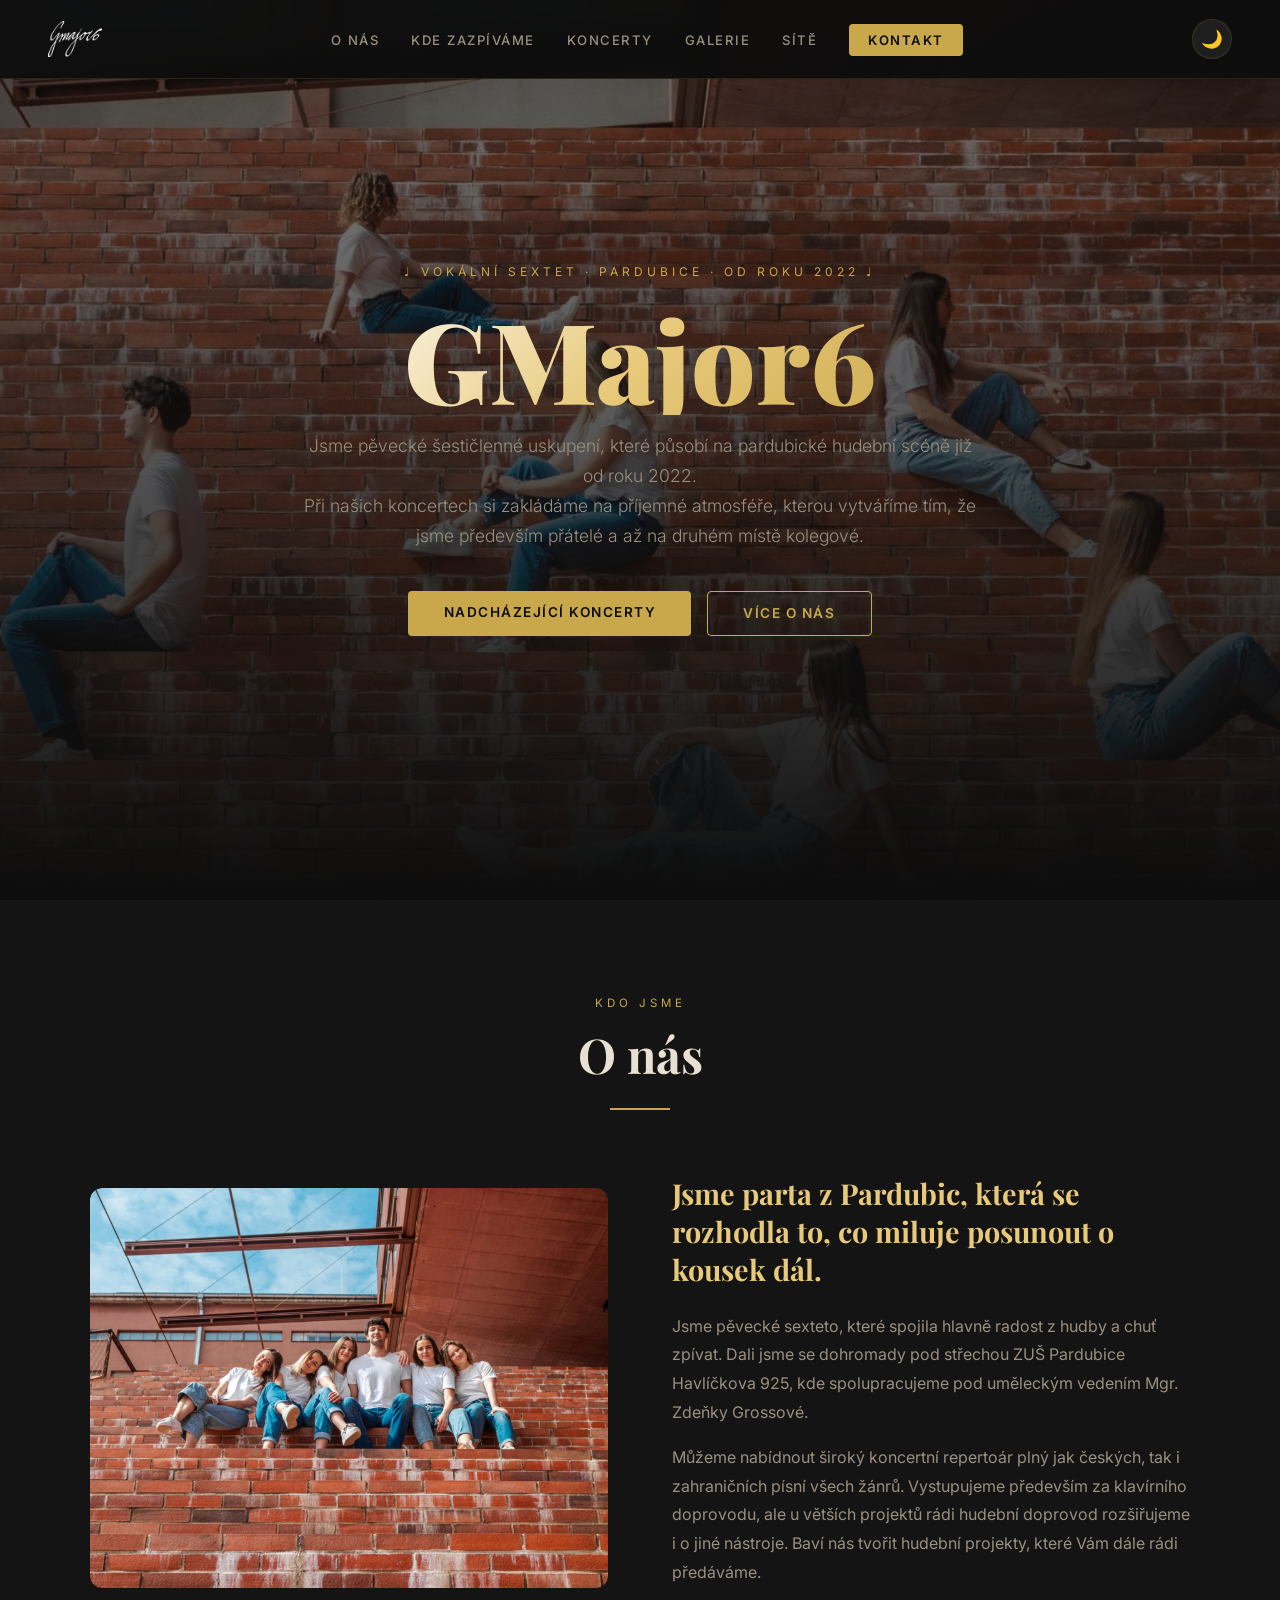
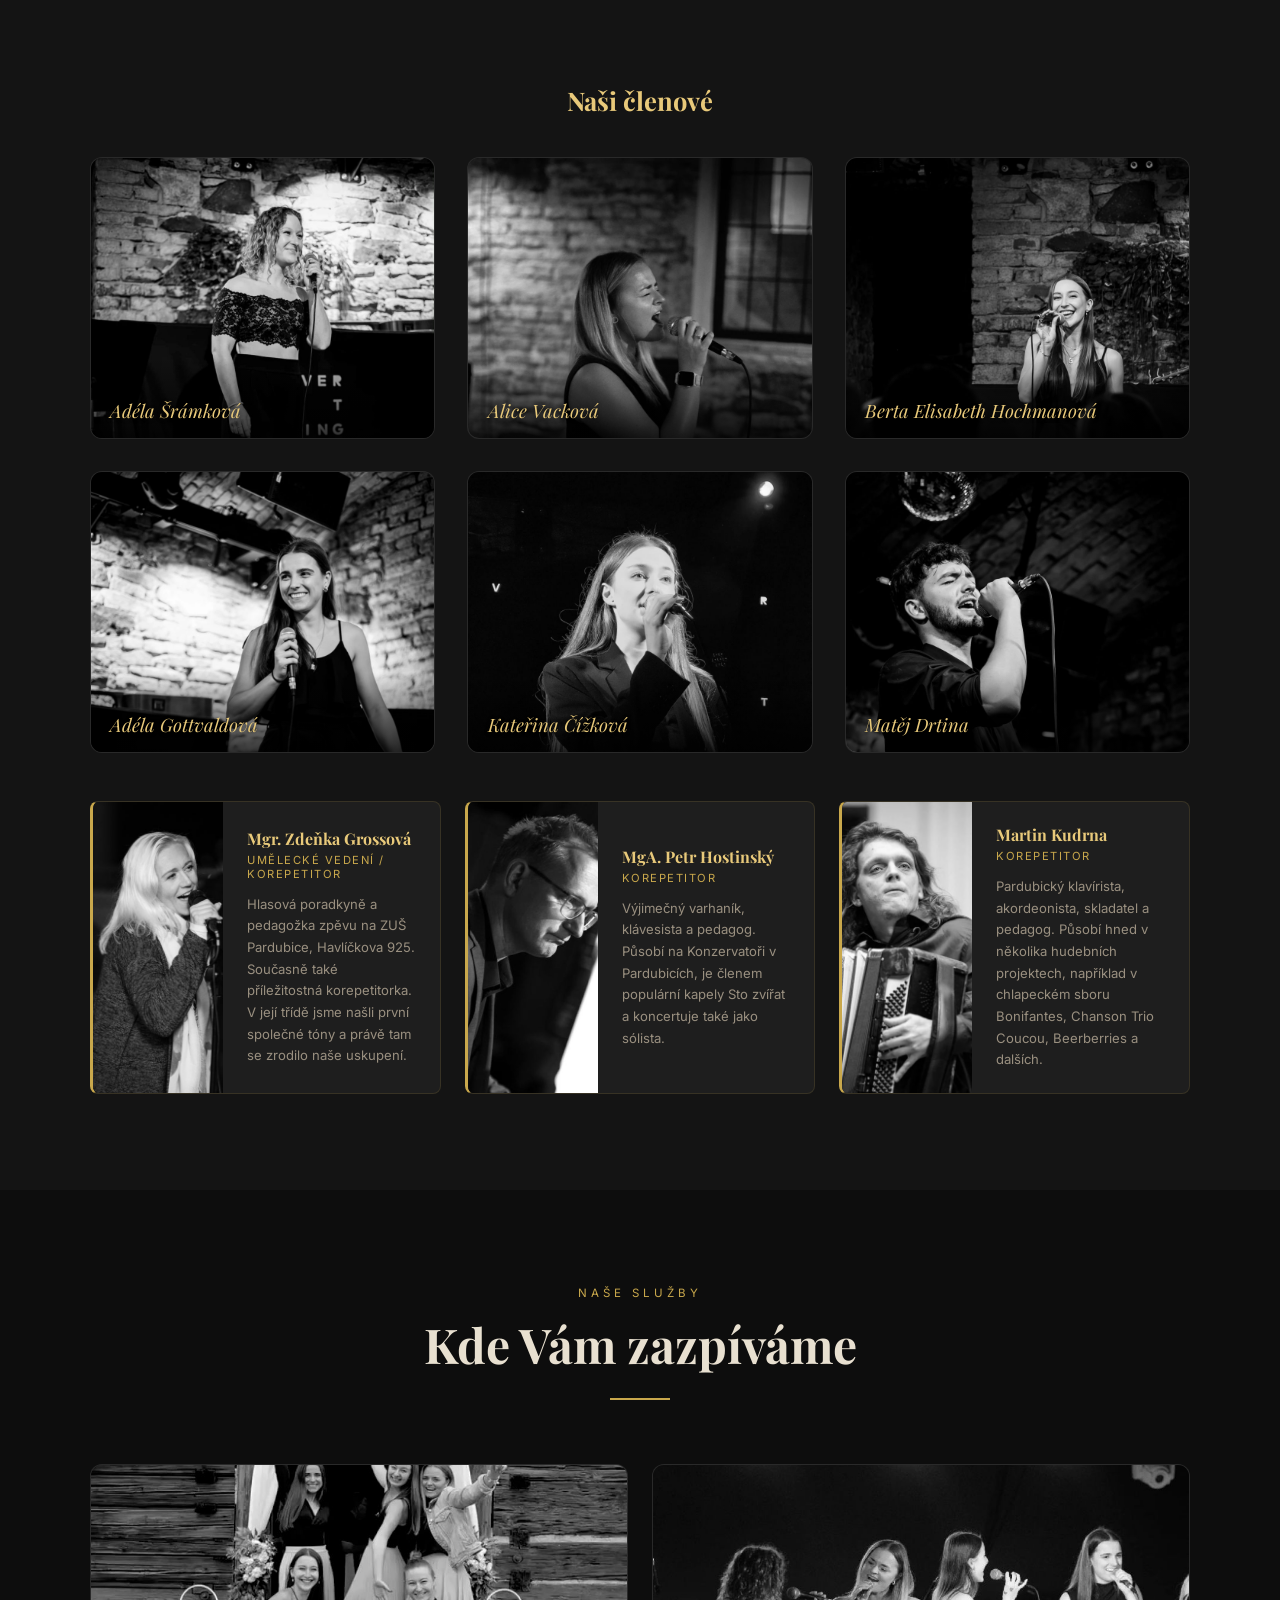
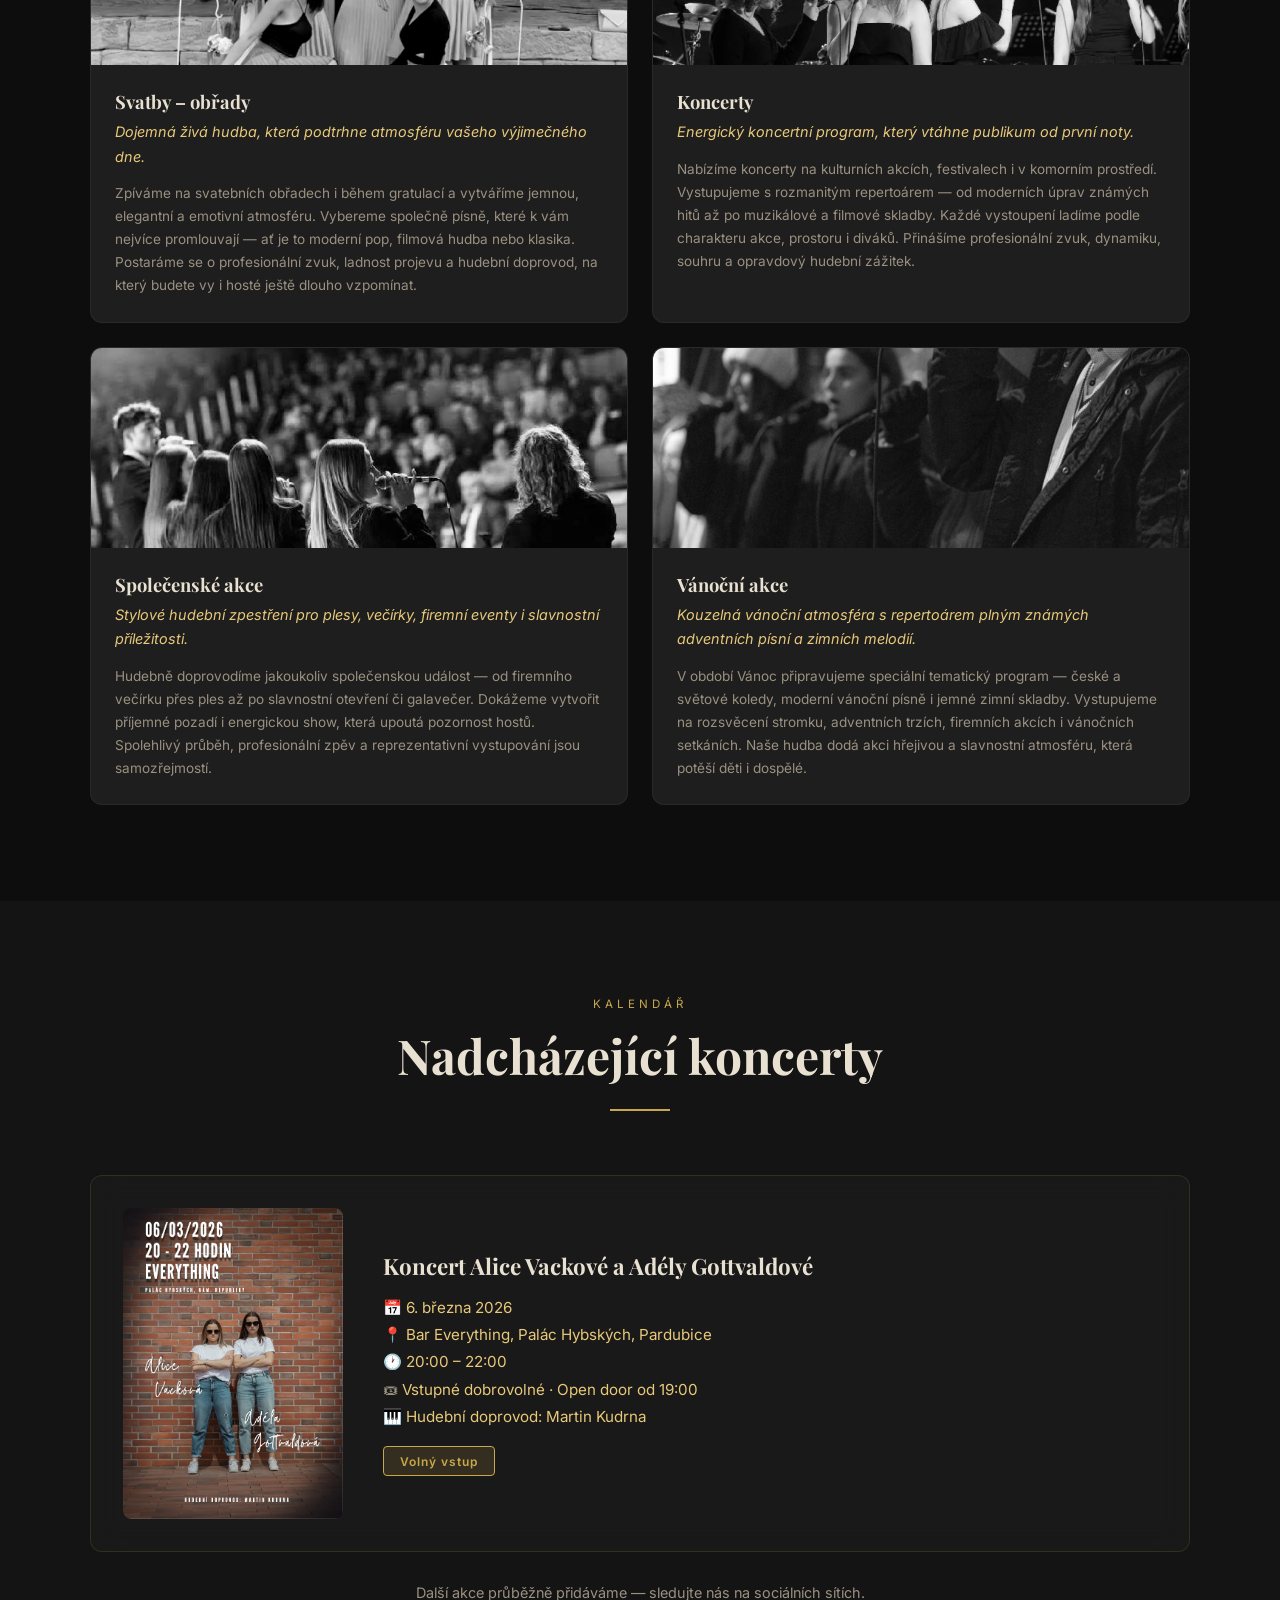
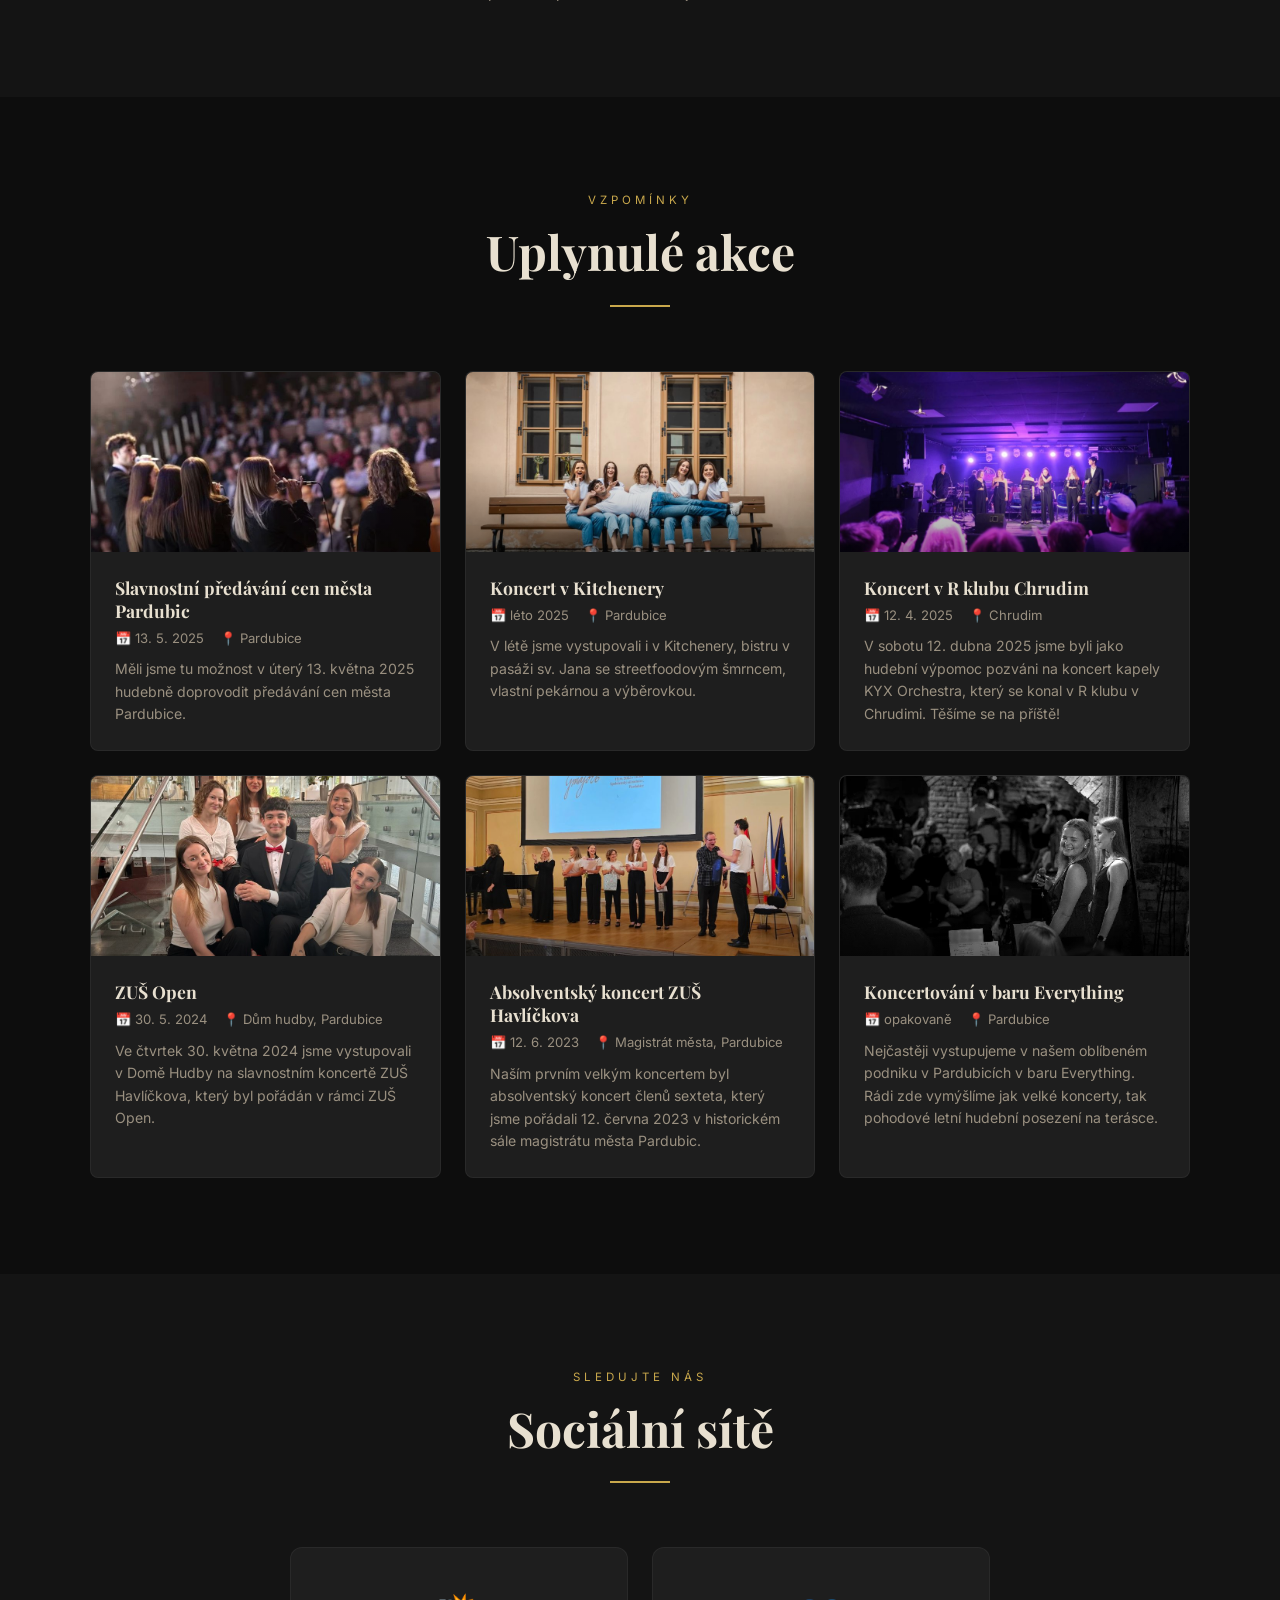
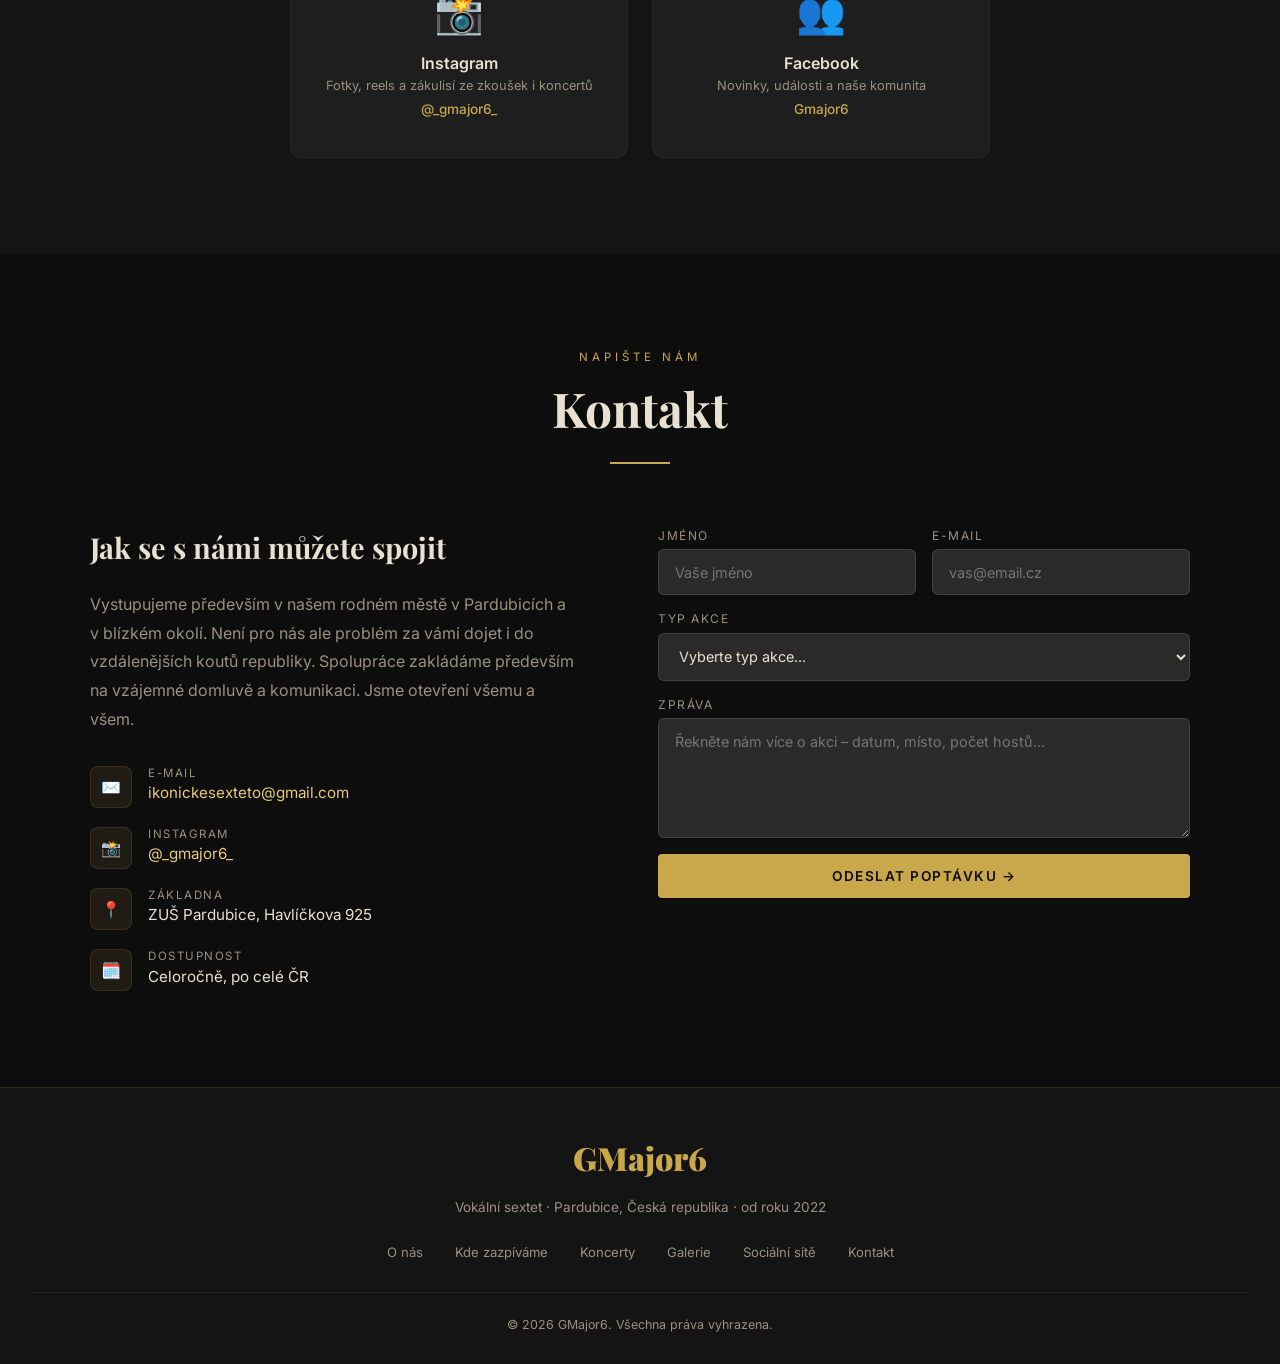
==== commit 10ff390d: "Redesign korepetitor cards with horizontal layout and gold left border" ====
--- a/gmajor6/v2/index.html
+++ b/gmajor6/v2/index.html
@@ -184,13 +184,24 @@
       display: grid; grid-template-columns: repeat(3, 1fr); gap: 1.5rem;
       margin-top: 3rem;
     }
-    .staff-card { background: var(--dark3); border: 1px solid var(--border-alpha); border-radius: 8px; text-align: center; transition: border-color .3s; overflow: hidden; padding: 0; }
-    .staff-card:hover { border-color: var(--gold); }
-    .staff-card-img { width: 100%; height: 180px; object-fit: cover; object-position: top; display: block; }
-    .staff-card-content { padding: 1.8rem; }
-    .staff-card h4 { font-family: 'Playfair Display', serif; font-size: 1.05rem; margin-bottom: .3rem; color: var(--gold-light); }
-    .staff-card .staff-role { font-size: .75rem; text-transform: uppercase; letter-spacing: 1.5px; color: var(--gold); margin-bottom: 1rem; display: block; }
-    .staff-card p { color: var(--text-muted); font-size: .85rem; line-height: 1.7; }
+    .staff-card {
+      background: var(--dark3);
+      border: 1px solid var(--border-alpha);
+      border-left: 3px solid var(--gold);
+      border-radius: 8px;
+      text-align: left;
+      transition: border-color .3s, box-shadow .3s;
+      overflow: hidden;
+      padding: 0;
+      display: flex;
+      flex-direction: row;
+    }
+    .staff-card:hover { border-color: var(--gold); box-shadow: 0 8px 28px rgba(201,168,76,.15); }
+    .staff-card-img { width: 130px; min-width: 130px; height: 100%; object-fit: cover; object-position: top; display: block; flex-shrink: 0; }
+    .staff-card-content { padding: 1.4rem 1.5rem; display: flex; flex-direction: column; justify-content: center; }
+    .staff-card h4 { font-family: 'Playfair Display', serif; font-size: 1rem; margin-bottom: .25rem; color: var(--gold-light); }
+    .staff-card .staff-role { font-size: .7rem; text-transform: uppercase; letter-spacing: 1.5px; color: var(--gold); margin-bottom: .8rem; display: block; }
+    .staff-card p { color: var(--text-muted); font-size: .82rem; line-height: 1.65; }
 
     /* SERVICES */
     #services { background: var(--dark); }
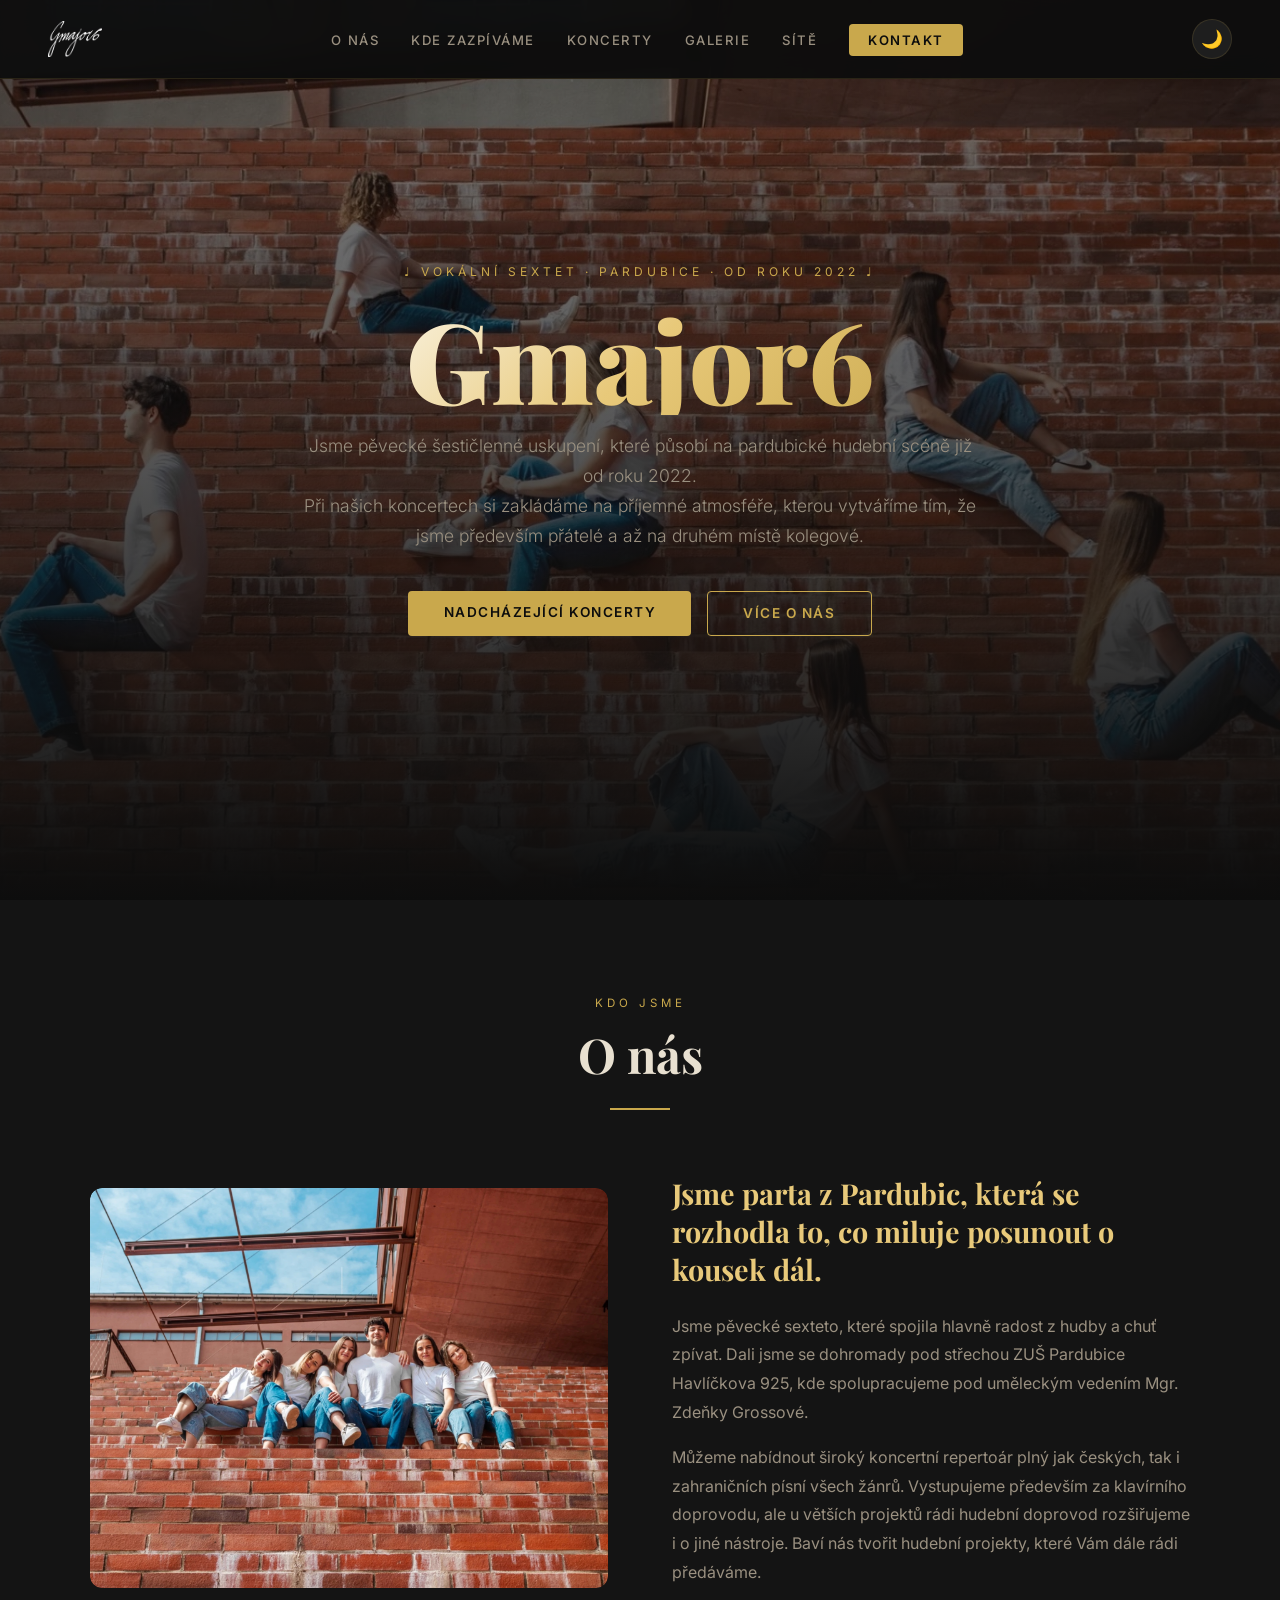
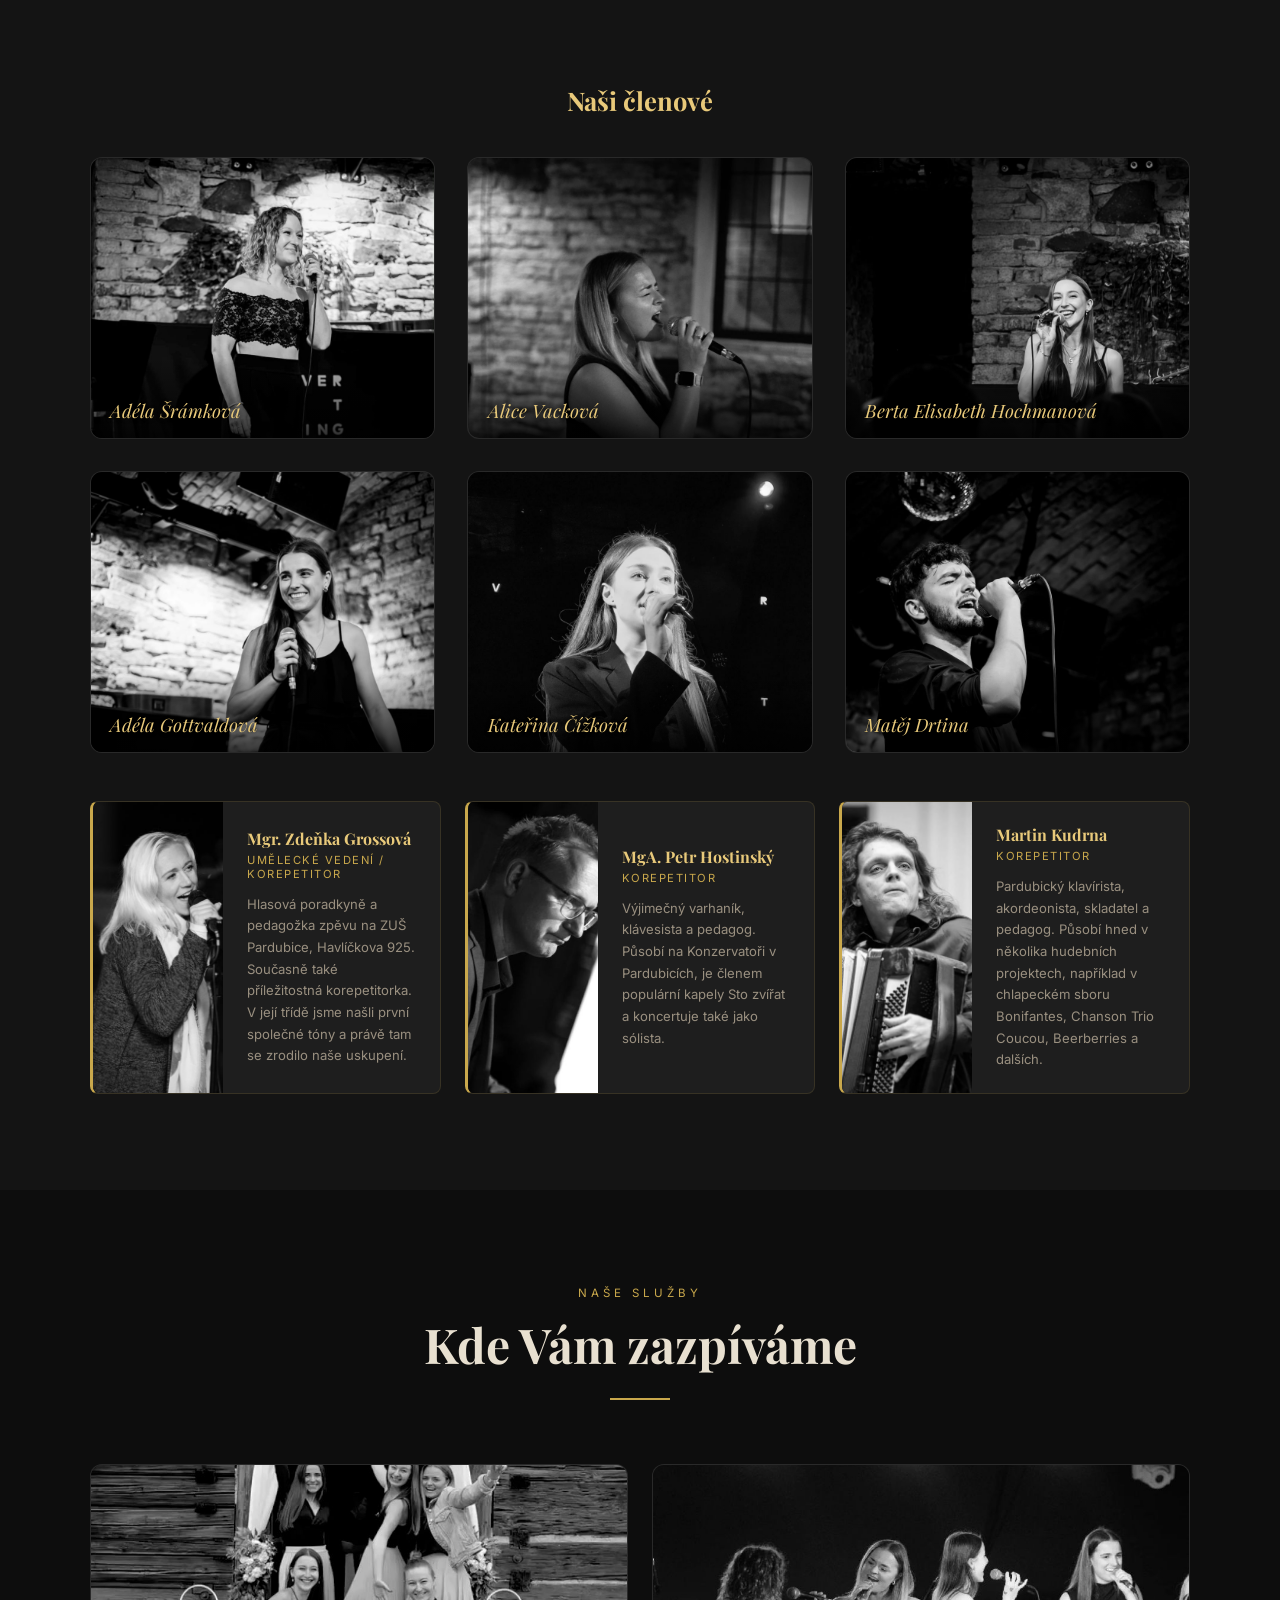
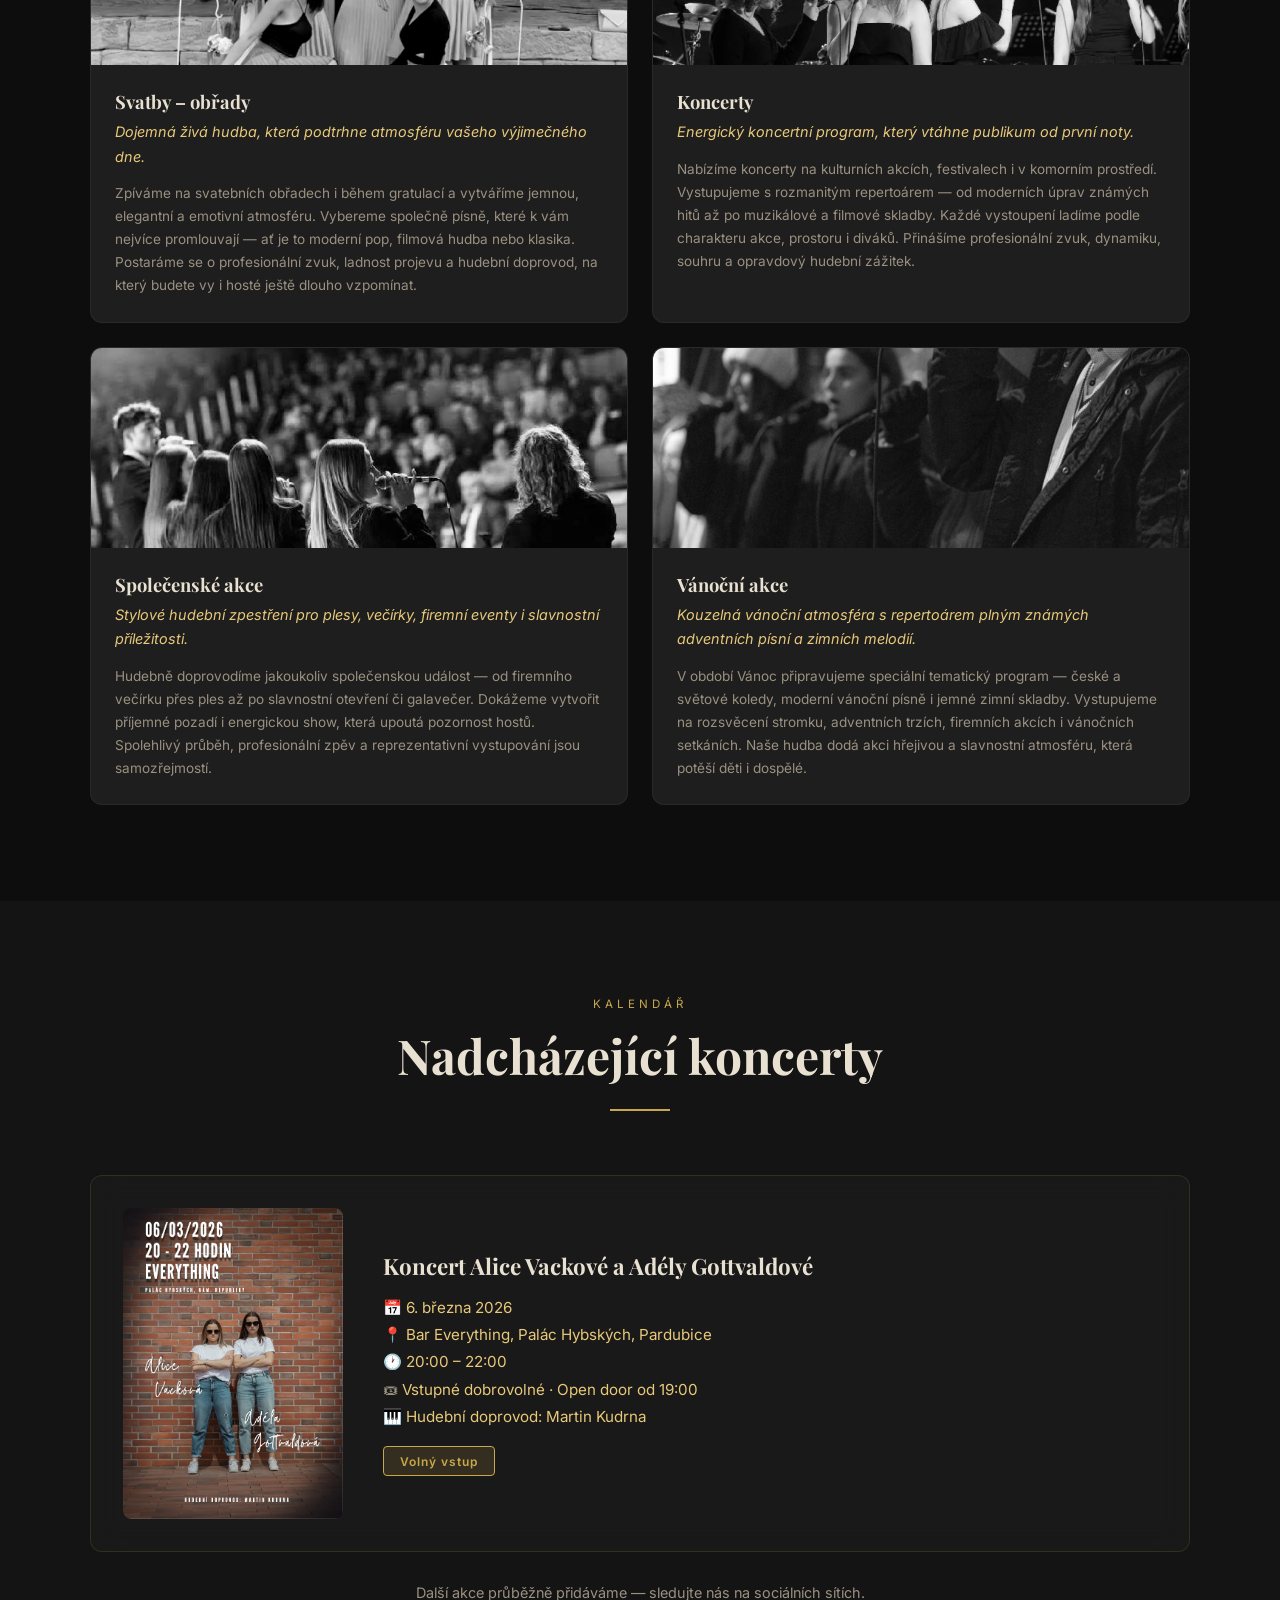
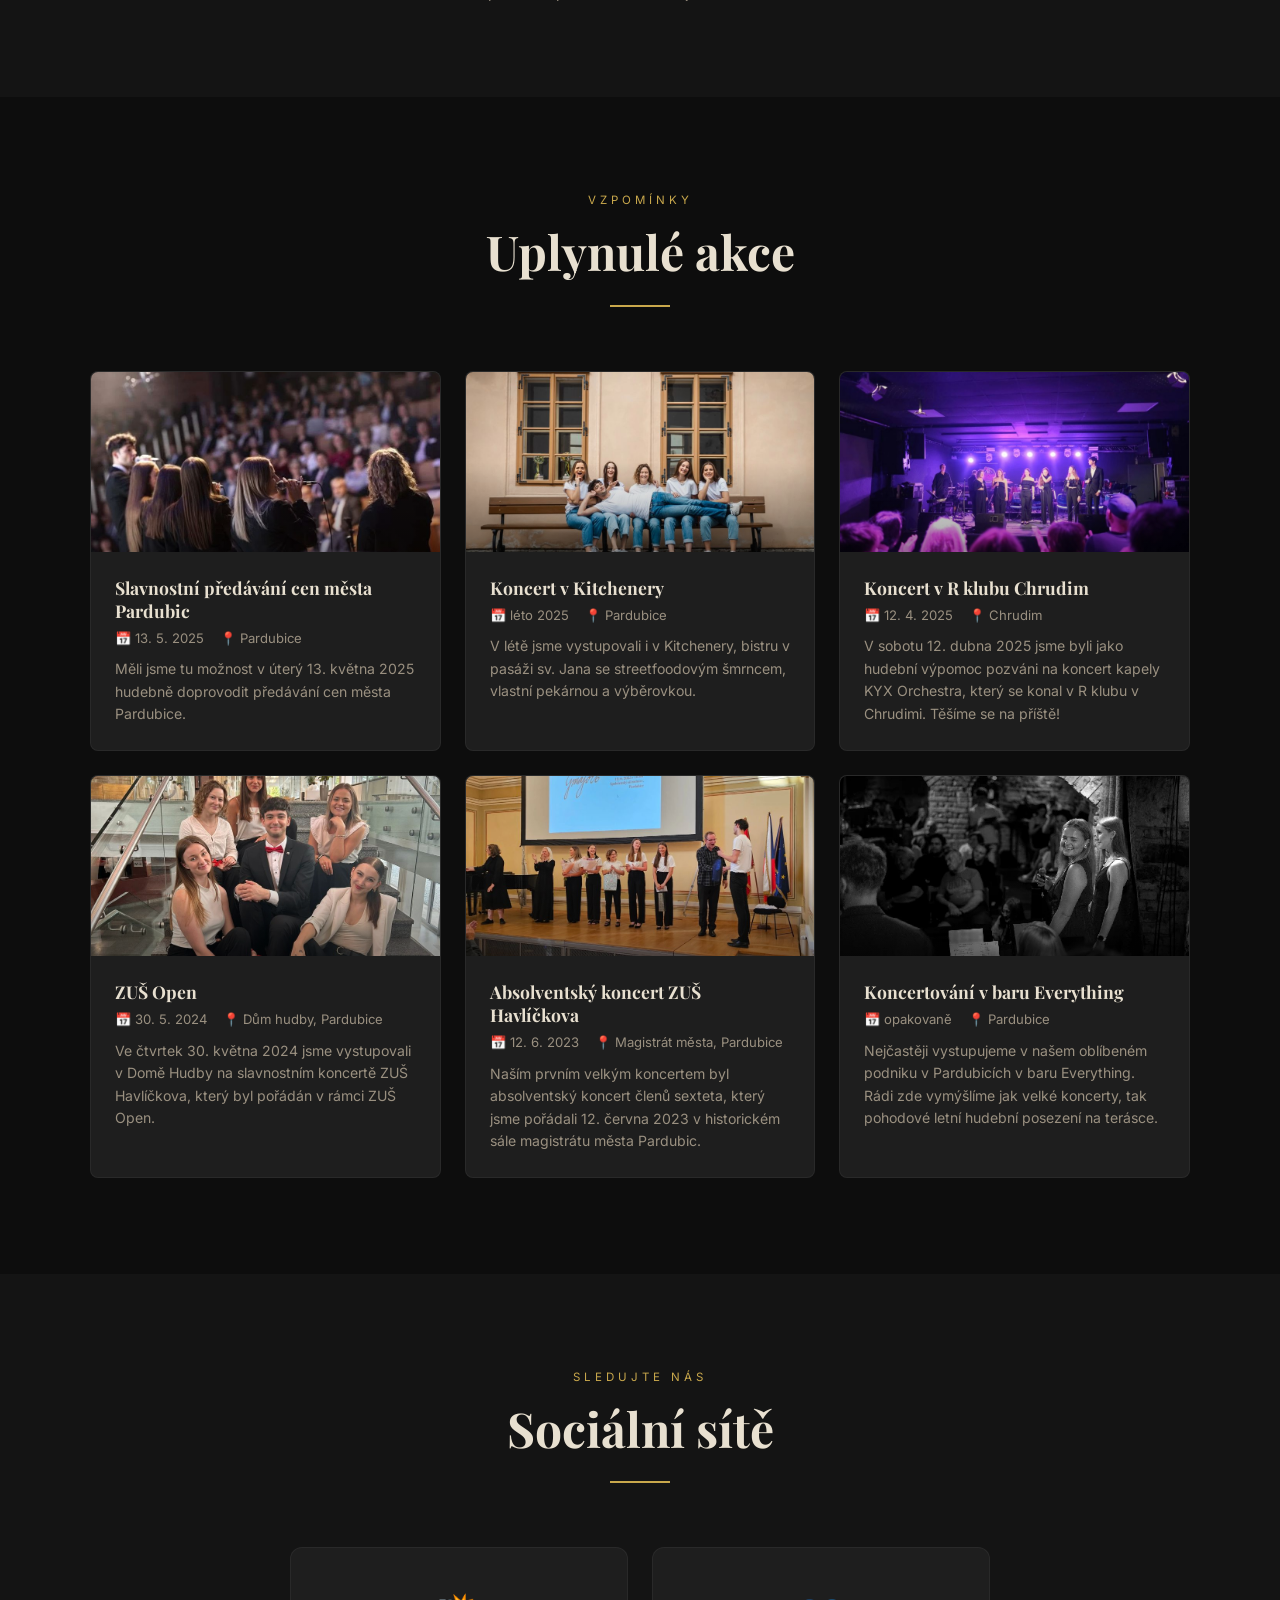
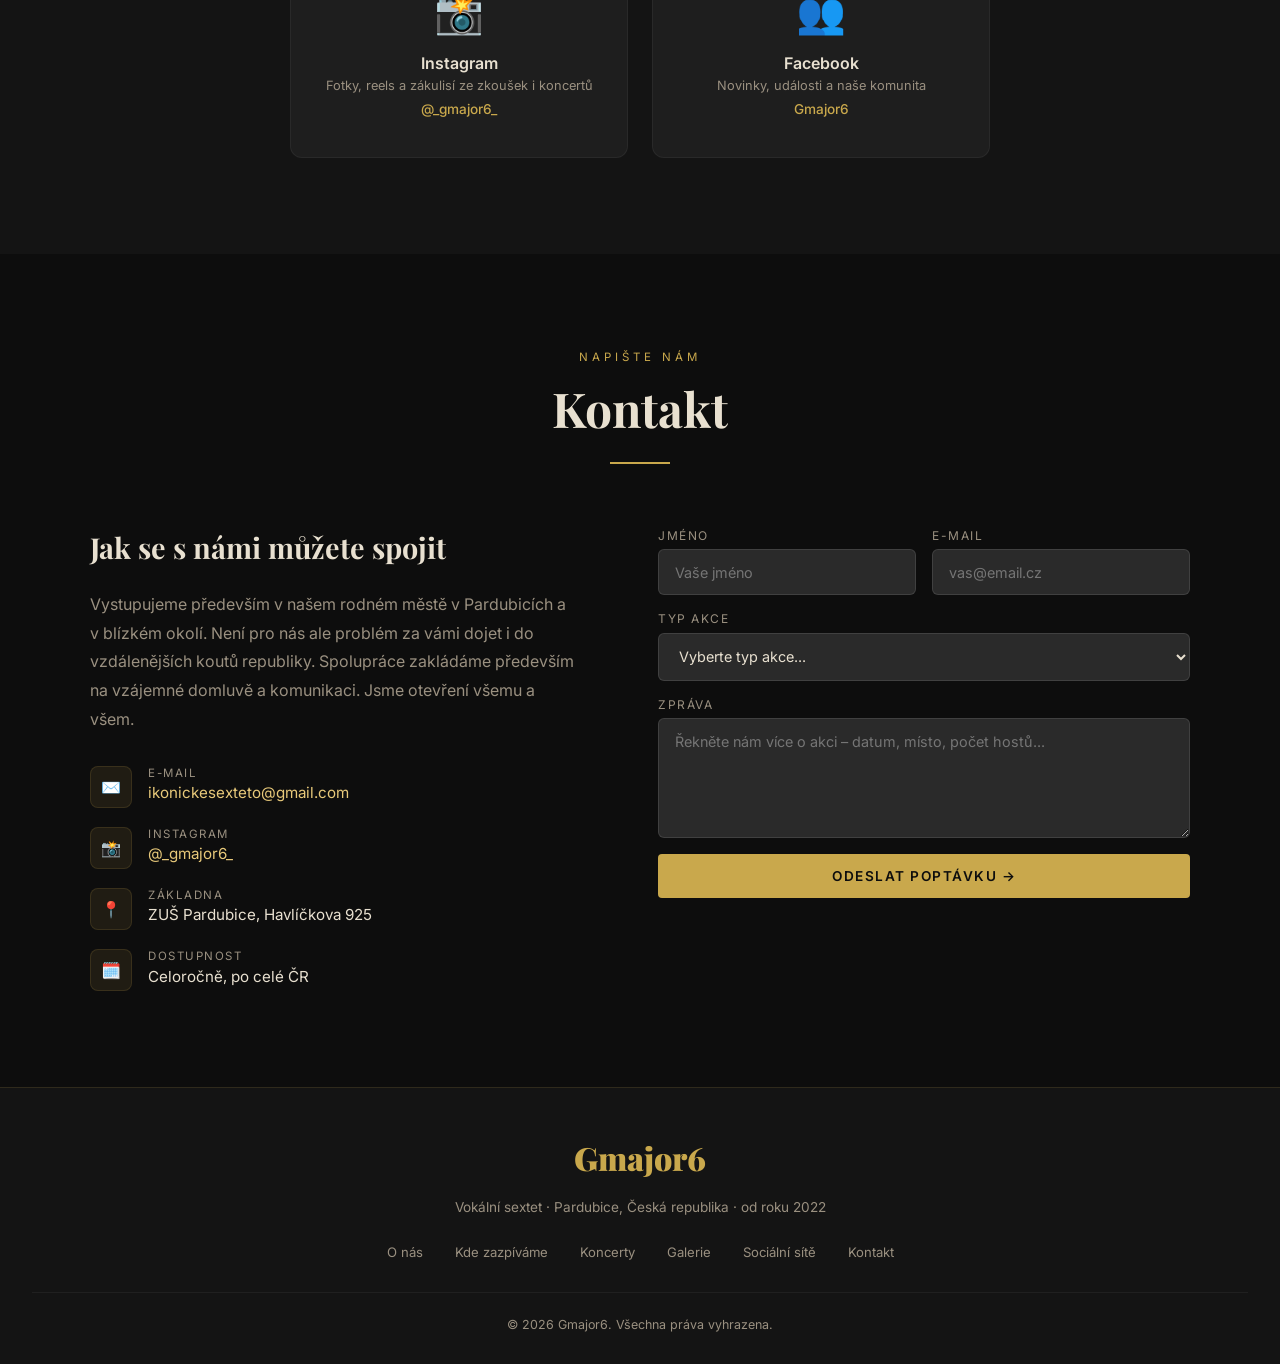
==== commit 50d9da9d: "Rename GMajor6 to Gmajor6 across the page" ====
--- a/gmajor6/v2/index.html
+++ b/gmajor6/v2/index.html
@@ -3,7 +3,7 @@
 <head>
   <meta charset="UTF-8" />
   <meta name="viewport" content="width=device-width, initial-scale=1.0" />
-  <title>GMajor6 – Vokální sextet z Pardubic</title>
+  <title>Gmajor6 – Vokální sextet z Pardubic</title>
   <link href="https://fonts.googleapis.com/css2?family=Playfair+Display:wght@400;700;900&family=Inter:wght@300;400;500;600&display=swap" rel="stylesheet" />
   <style>
     *, *::before, *::after { box-sizing: border-box; margin: 0; padding: 0; }
@@ -368,7 +368,7 @@
 
 <!-- NAV -->
 <nav id="navbar">
-  <a href="#hero" class="nav-logo"><img src="../images/logo-brand.png" alt="GMajor6" /></a>
+  <a href="#hero" class="nav-logo"><img src="../images/logo-brand.png" alt="Gmajor6" /></a>
   <ul class="nav-links" id="navLinks">
     <li><a href="#about">O nás</a></li>
     <li><a href="#services">Kde zazpíváme</a></li>
@@ -390,7 +390,7 @@
   <div class="hero-notes" id="notesContainer"></div>
   <div class="hero-inner">
     <p class="hero-tag">♩ Vokální sextet · Pardubice · od roku 2022 ♩</p>
-    <h1 class="hero-title">GMajor6</h1>
+    <h1 class="hero-title">Gmajor6</h1>
     <p class="hero-sub">Jsme pěvecké šestičlenné uskupení, které působí na pardubické hudební scéně již od roku 2022.<br>Při našich koncertech si zakládáme na příjemné atmosféře, kterou vytváříme tím, že jsme především přátelé a až na druhém místě kolegové.</p>
     <div class="hero-btns">
       <a href="#concerts" class="btn btn-primary">Nadcházející koncerty</a>
@@ -410,7 +410,7 @@
 
     <div class="about-grid">
       <div class="about-photo">
-        <img src="../images/sexteto-onas-hori.jpg" alt="GMajor6 – skupinová fotka" />
+        <img src="../images/sexteto-onas-hori.jpg" alt="Gmajor6 – skupinová fotka" />
       </div>
       <div class="about-text">
         <h3>Jsme parta z Pardubic, která se rozhodla to, co miluje posunout o kousek dál.</h3>
@@ -780,7 +780,7 @@
 
 <!-- FOOTER -->
 <footer>
-  <div class="footer-logo">GMajor6</div>
+  <div class="footer-logo">Gmajor6</div>
   <p>Vokální sextet · Pardubice, Česká republika · od roku 2022</p>
   <div class="footer-links">
     <a href="#about">O nás</a>
@@ -790,7 +790,7 @@
     <a href="#social">Sociální sítě</a>
     <a href="#contact">Kontakt</a>
   </div>
-  <div class="footer-copy">© 2026 GMajor6. Všechna práva vyhrazena.</div>
+  <div class="footer-copy">© 2026 Gmajor6. Všechna práva vyhrazena.</div>
 </footer>
 
 <script>
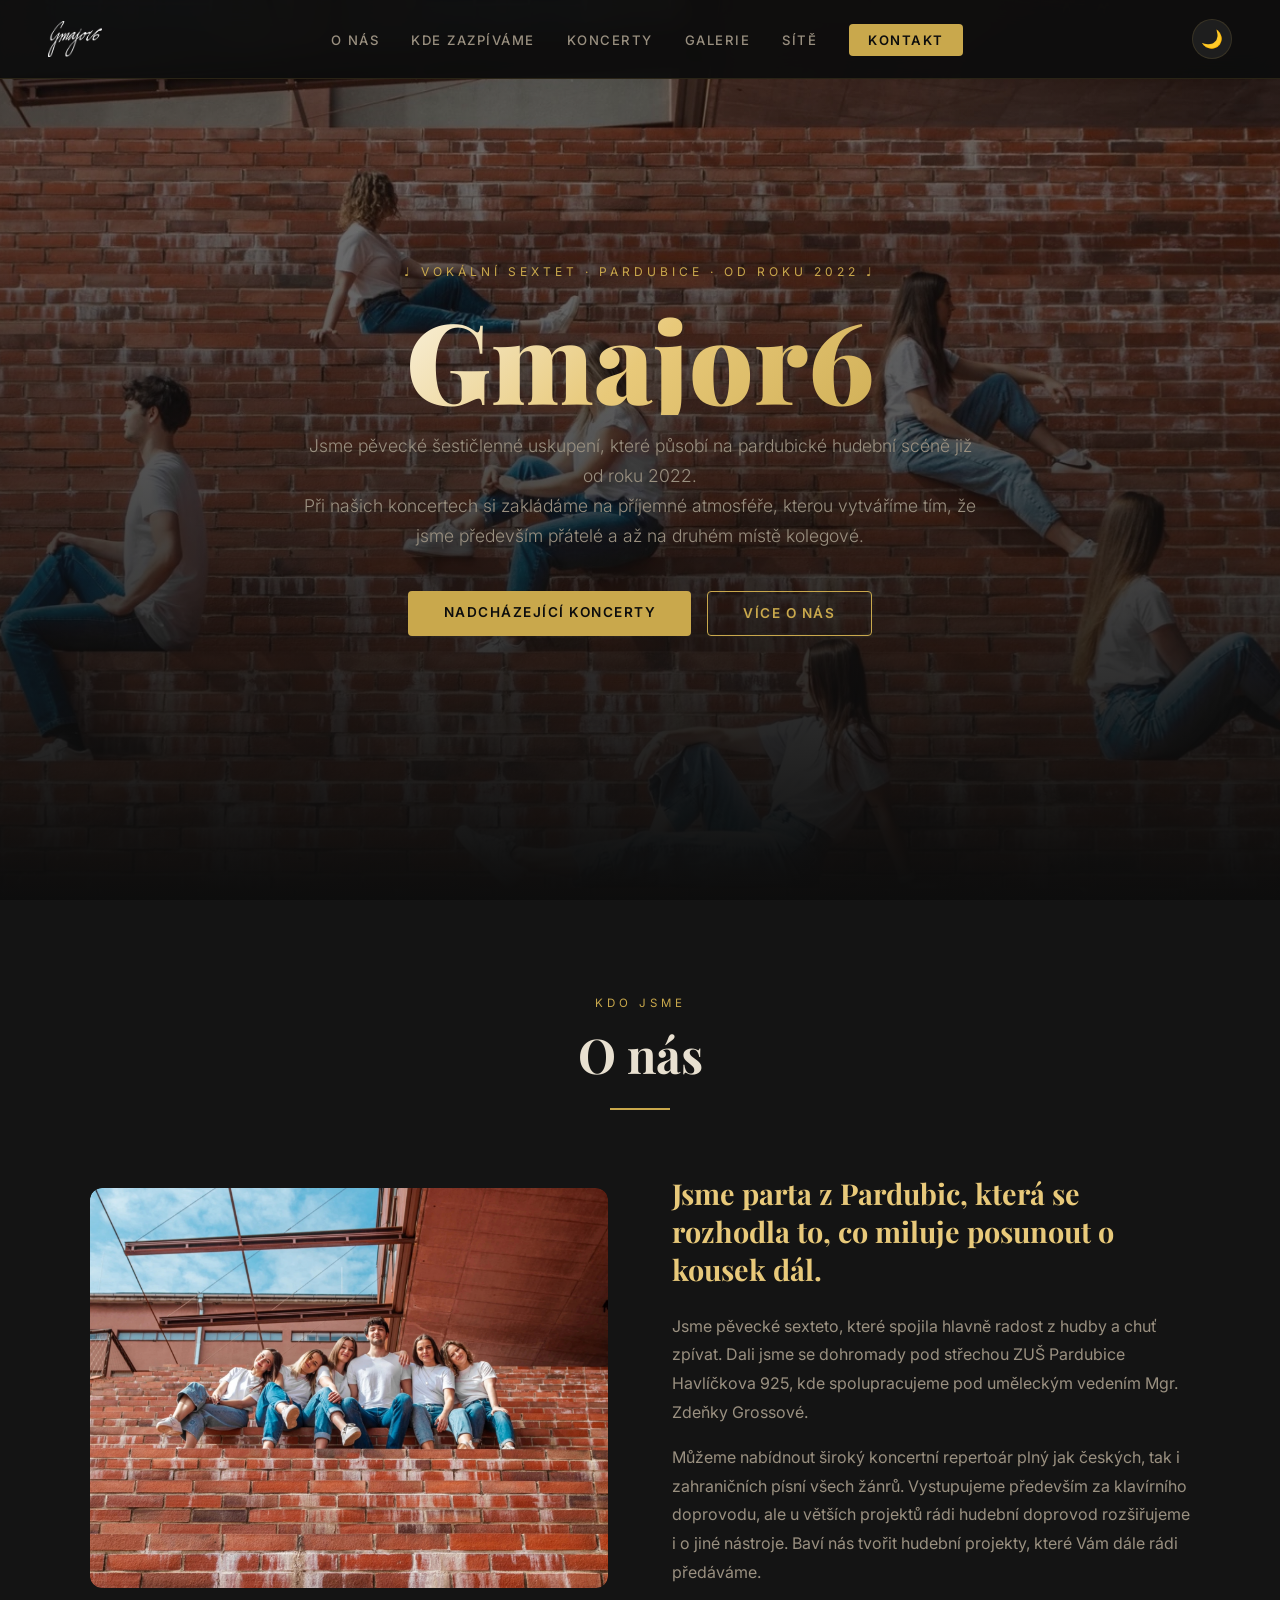
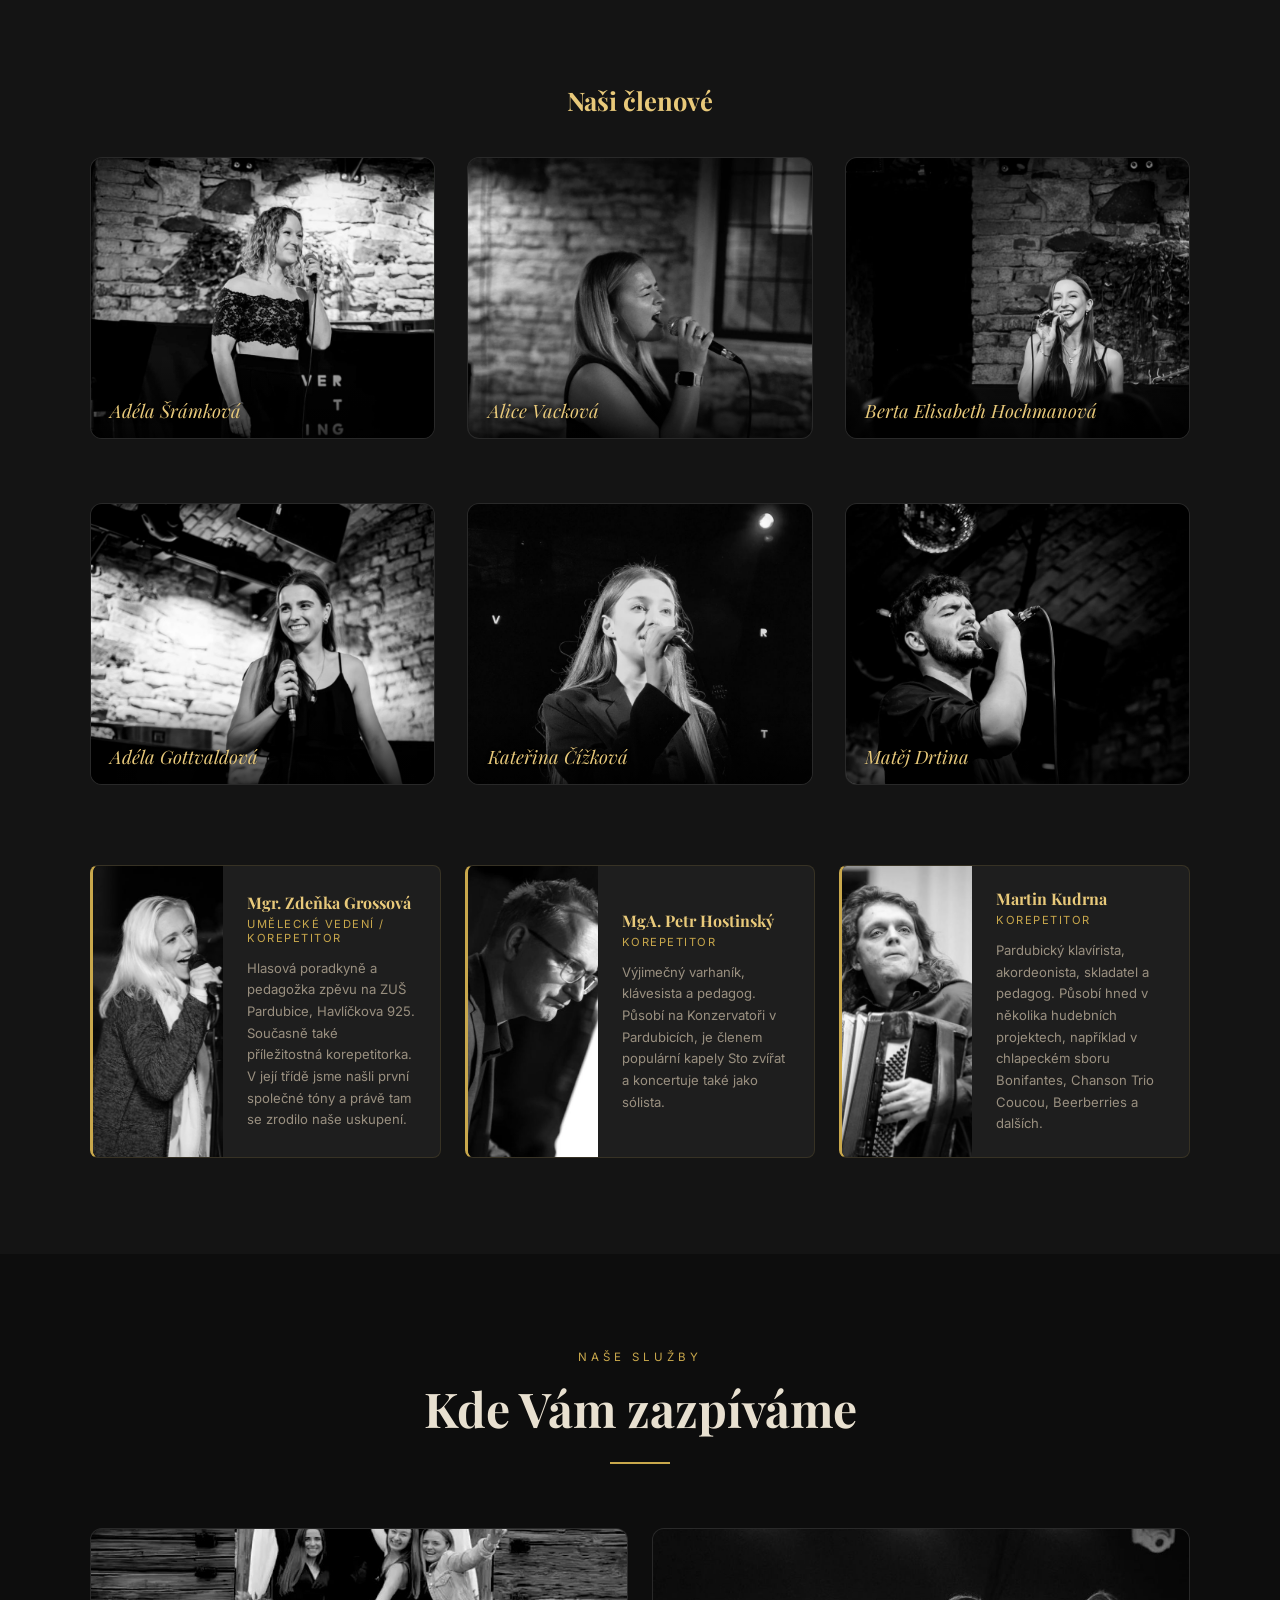
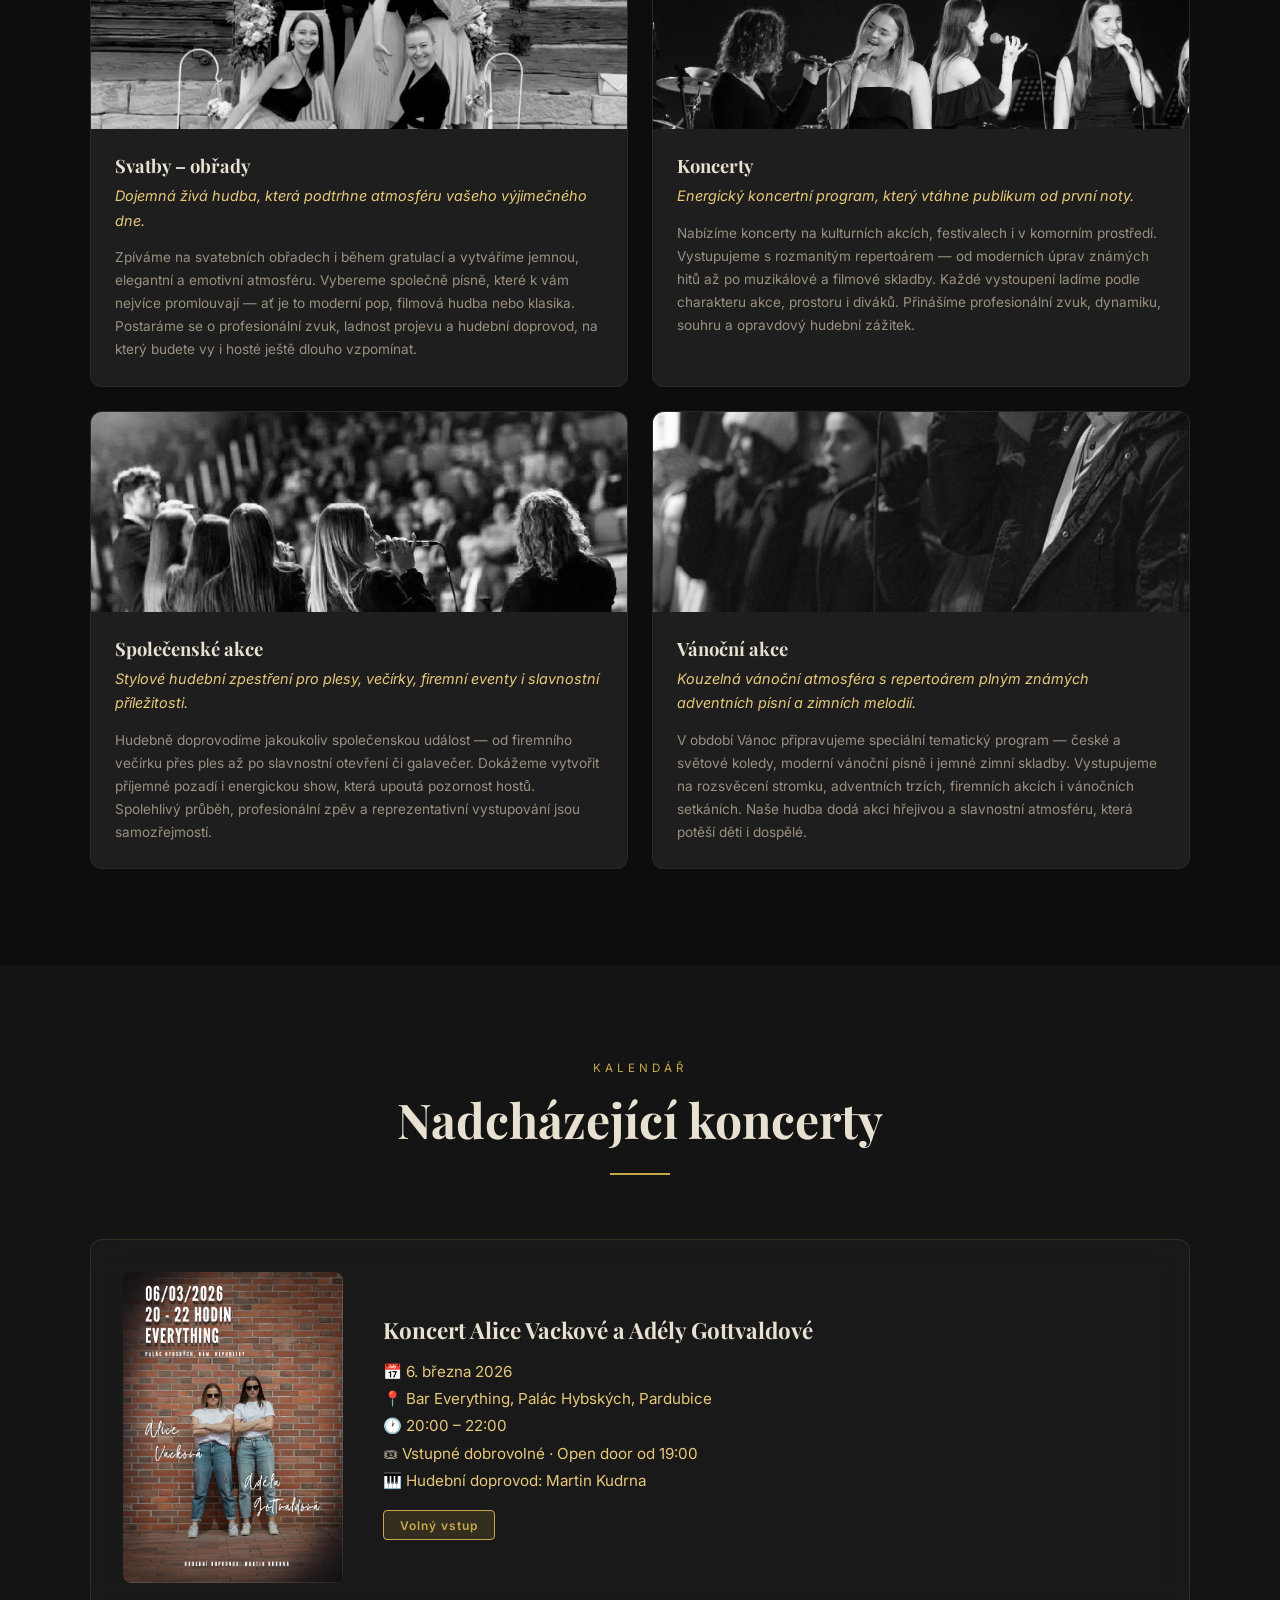
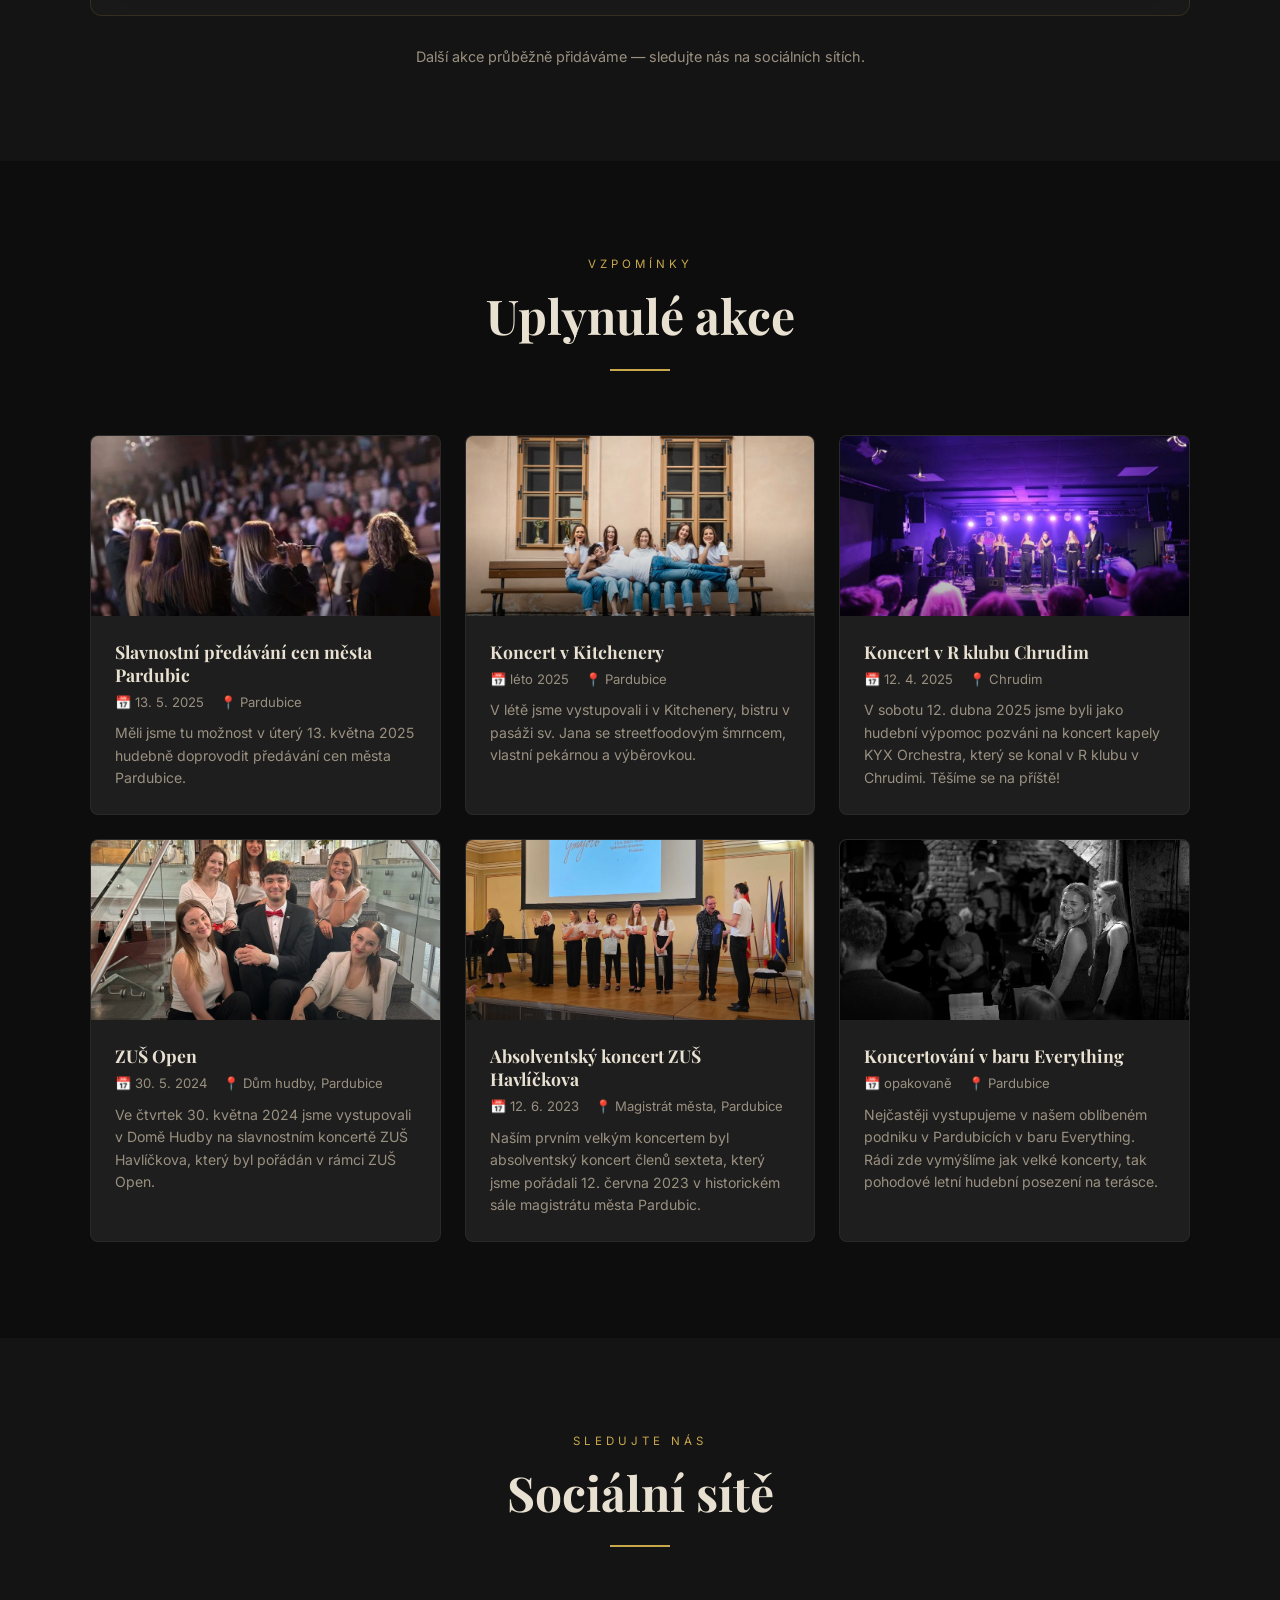
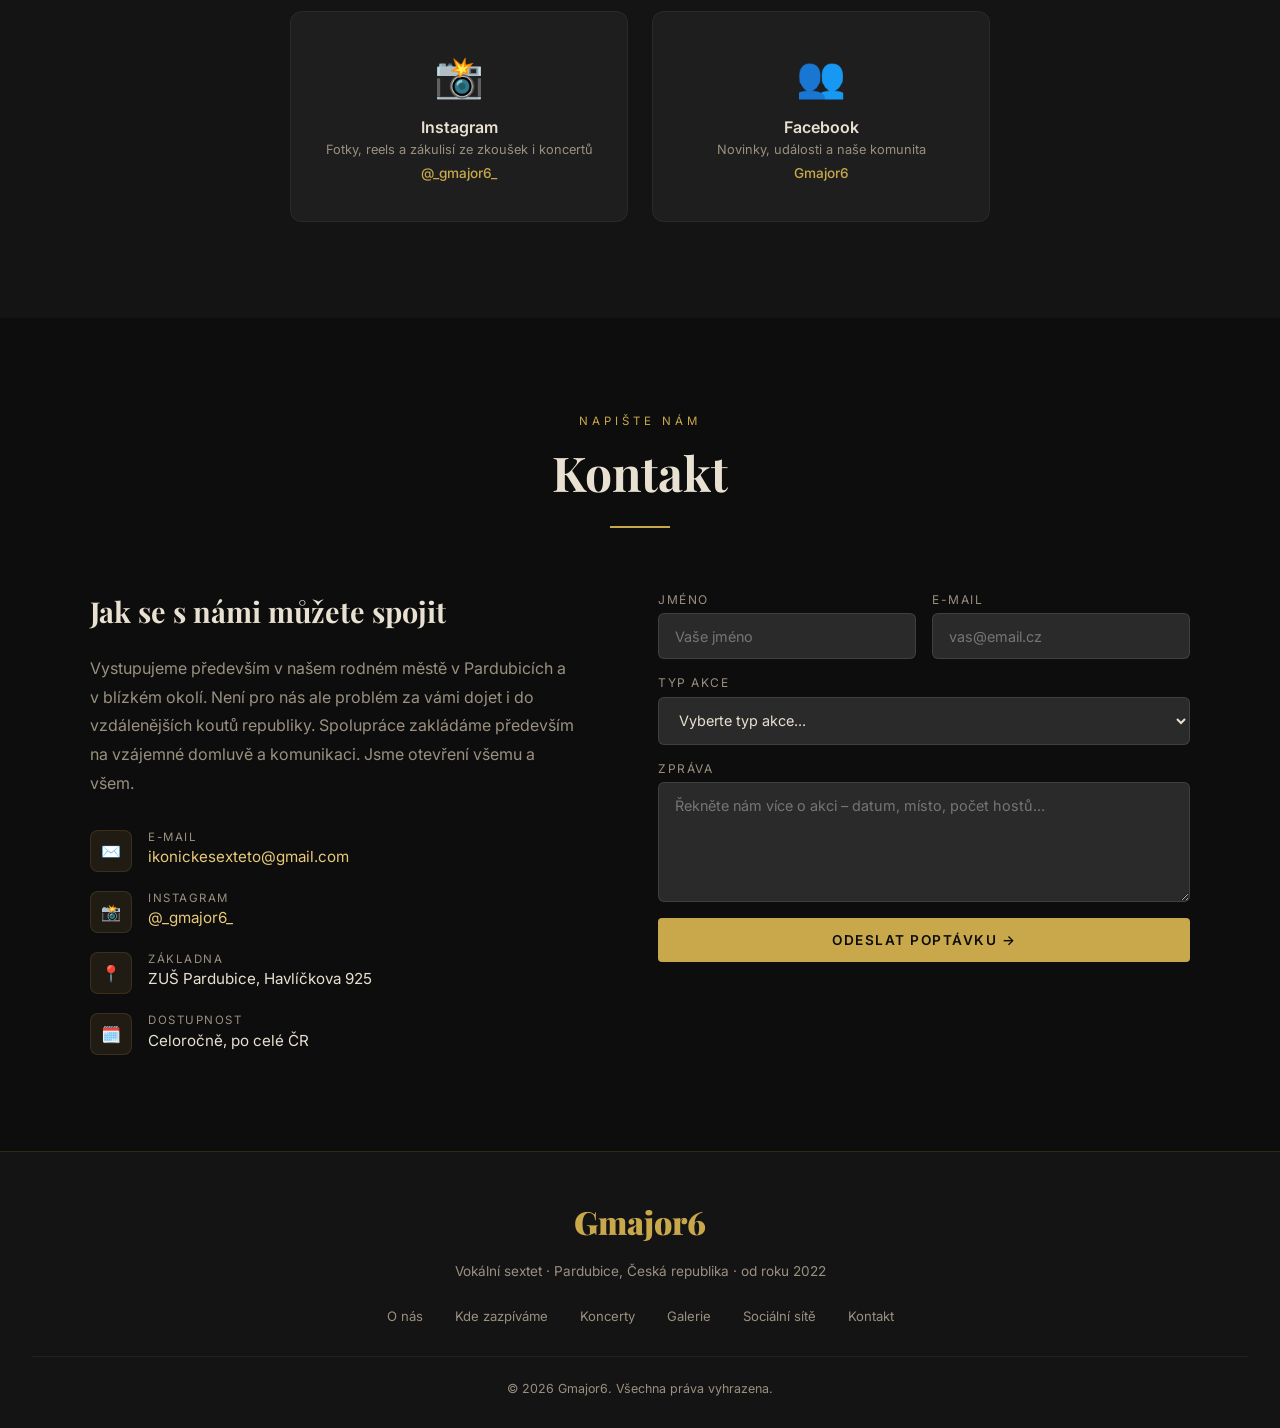
==== commit 7a57c0ea: "Member cards: expand below row to prevent jumping Replace in-card max-height expansion with a full-w" ====
--- a/gmajor6/v2/index.html
+++ b/gmajor6/v2/index.html
@@ -172,11 +172,30 @@
     .member-more-btn:hover { background: rgba(201,168,76,.07); }
     .member-card.is-open .img-color { opacity: 1; }
     .member-card.is-open .img-bw    { opacity: 0; }
-    .member-card.is-open .member-card-body { max-height: 400px; }
     @media (hover: hover) {
       .member-card:hover .img-color { opacity: 1; }
       .member-card:hover .img-bw    { opacity: 0; }
-      .member-card:hover .member-card-body { max-height: 400px; }
+    }
+
+    /* Full-width expansion panel — appears below the row, no jumping */
+    .member-expand-panel {
+      grid-column: 1 / -1;
+      display: grid;
+      grid-template-rows: 0fr;
+      transition: grid-template-rows 0.45s cubic-bezier(0.4, 0, 0.2, 1);
+      overflow: hidden;
+    }
+    .member-expand-panel.is-open { grid-template-rows: 1fr; }
+    .member-expand-panel-inner {
+      min-height: 0; overflow: hidden;
+      padding: 0 2rem;
+      transition: padding 0.45s cubic-bezier(0.4, 0, 0.2, 1);
+    }
+    .member-expand-panel.is-open .member-expand-panel-inner { padding: 1.4rem 2rem 1.8rem; }
+    .member-expand-panel-inner p { color: var(--text-muted); font-size: .85rem; line-height: 1.7; }
+    .member-expand-panel-name {
+      font-family: 'Playfair Display', serif; font-size: 1rem; font-style: italic;
+      color: var(--gold-light); margin-bottom: .5rem;
     }
 
     /* STAFF */
@@ -855,15 +874,66 @@
     });
   })();
 
-  // Mobile tap pro kartičky členů
-  document.querySelectorAll('.member-card').forEach(function(card) {
-    card.addEventListener('click', function(e) {
-      if (window.innerWidth <= 768 && !e.target.closest('.member-more-btn')) return;
-      card.classList.toggle('is-open');
-      var btn = card.querySelector('.member-more-btn');
-      if (btn) btn.textContent = card.classList.contains('is-open') ? 'Méně ↑' : 'Více ↓';
+  // Member cards — expand below the row (no layout jumping)
+  (function() {
+    var cards = Array.from(document.querySelectorAll('.member-card'));
+    var grid  = document.querySelector('.members-grid');
+    if (!grid || !cards.length) return;
+
+    var cols = 3;
+    var panels = [];
+
+    // Insert a full-width panel after every 3rd card
+    for (var i = cols - 1; i < cards.length; i += cols) {
+      var panel = document.createElement('div');
+      panel.className = 'member-expand-panel';
+      panel.innerHTML = '<div class="member-expand-panel-inner"></div>';
+      cards[i].after(panel);
+      panels.push(panel);
+    }
+
+    var activeCard = null;
+
+    function closeAll() {
+      panels.forEach(function(p) {
+        p.classList.remove('is-open');
+        p.querySelector('.member-expand-panel-inner').innerHTML = '';
+      });
+      cards.forEach(function(c) {
+        c.classList.remove('is-open');
+        var btn = c.querySelector('.member-more-btn');
+        if (btn) btn.textContent = 'Více ↓';
+      });
+      activeCard = null;
+    }
+
+    cards.forEach(function(card, idx) {
+      var rowIdx   = Math.floor(idx / cols);
+      var rowPanel = panels[rowIdx];
+      var btn      = card.querySelector('.member-more-btn');
+
+      card.addEventListener('click', function(e) {
+        if (window.innerWidth <= 768 && !e.target.closest('.member-more-btn')) return;
+
+        if (activeCard === card) {
+          closeAll();
+          return;
+        }
+
+        closeAll();
+
+        card.classList.add('is-open');
+        if (btn) btn.textContent = 'Méně ↑';
+        activeCard = card;
+
+        var name = card.querySelector('.member-card-name').textContent.trim();
+        var bio  = card.querySelector('.member-card-body').innerHTML;
+        rowPanel.querySelector('.member-expand-panel-inner').innerHTML =
+          '<div class="member-expand-panel-name">' + name + '</div>' + bio;
+        rowPanel.classList.add('is-open');
+      });
     });
-  });
+  })();
 </script>
 </body>
 </html>
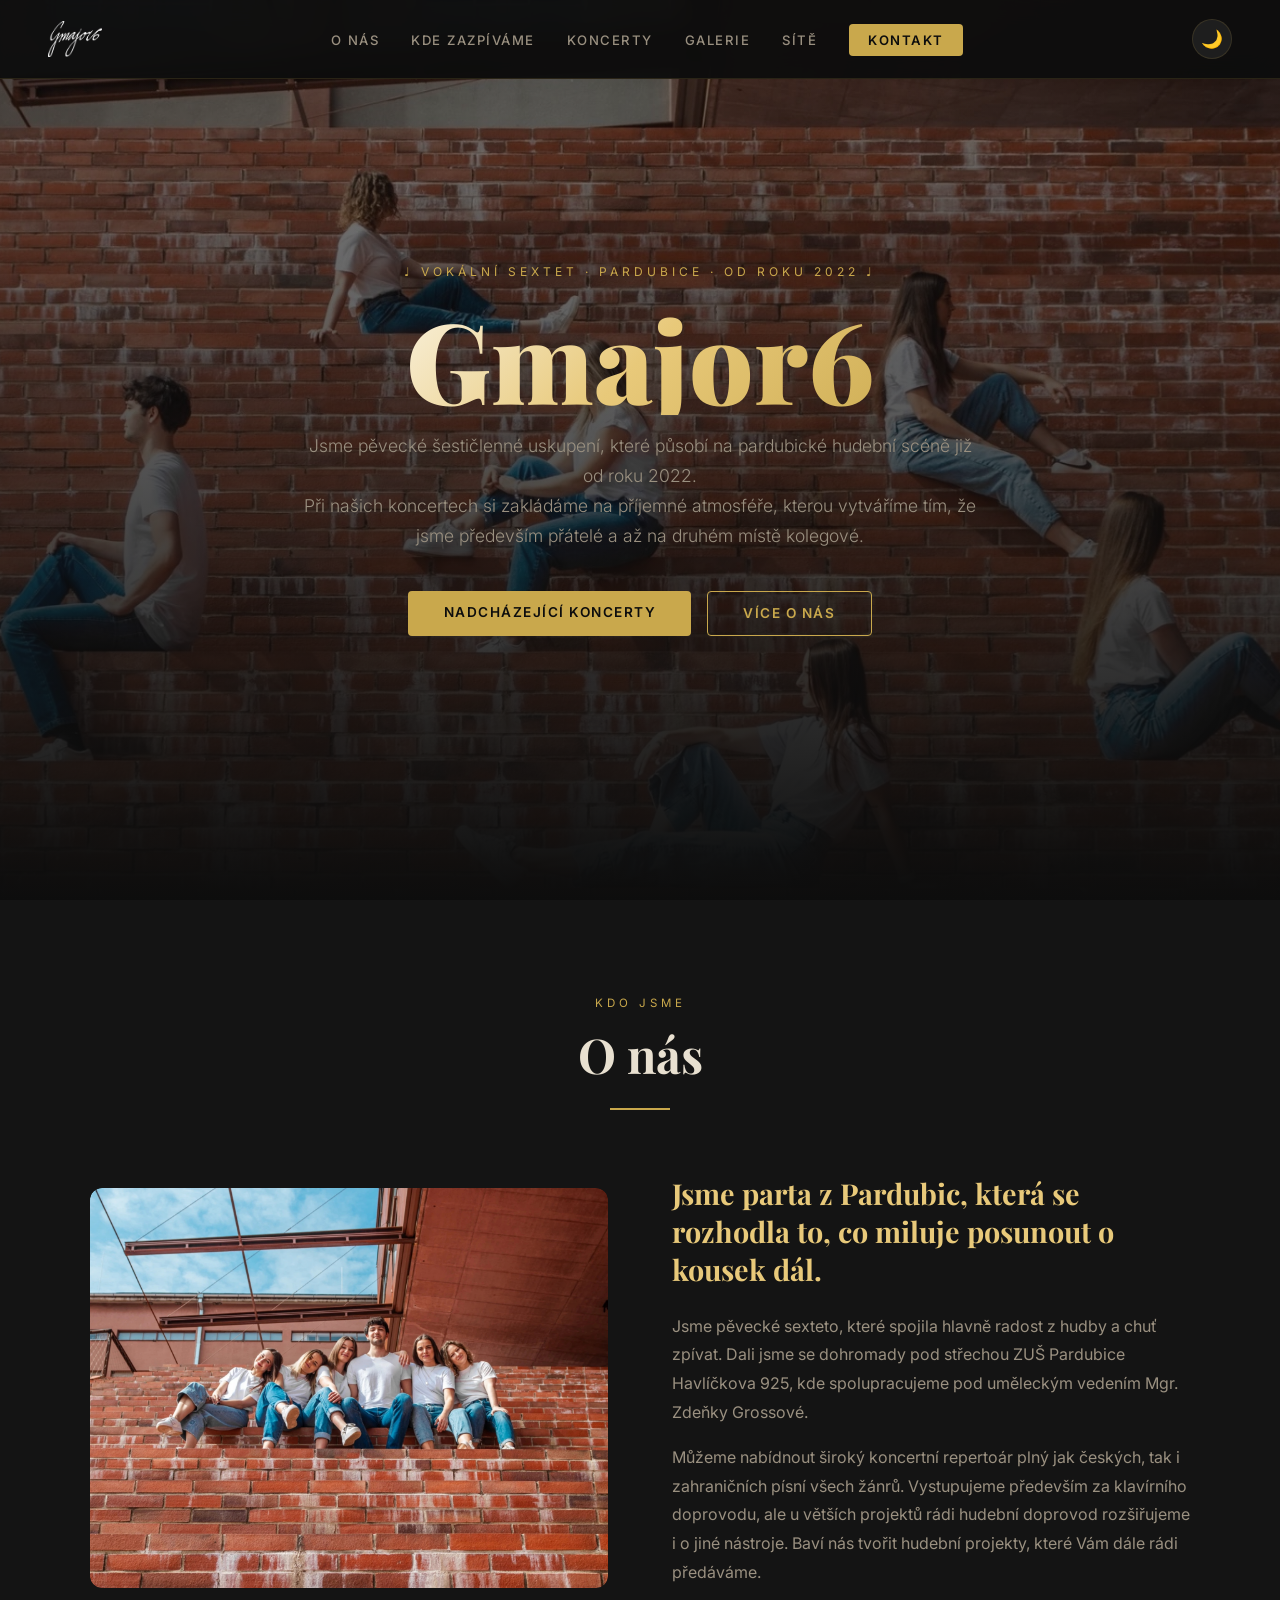
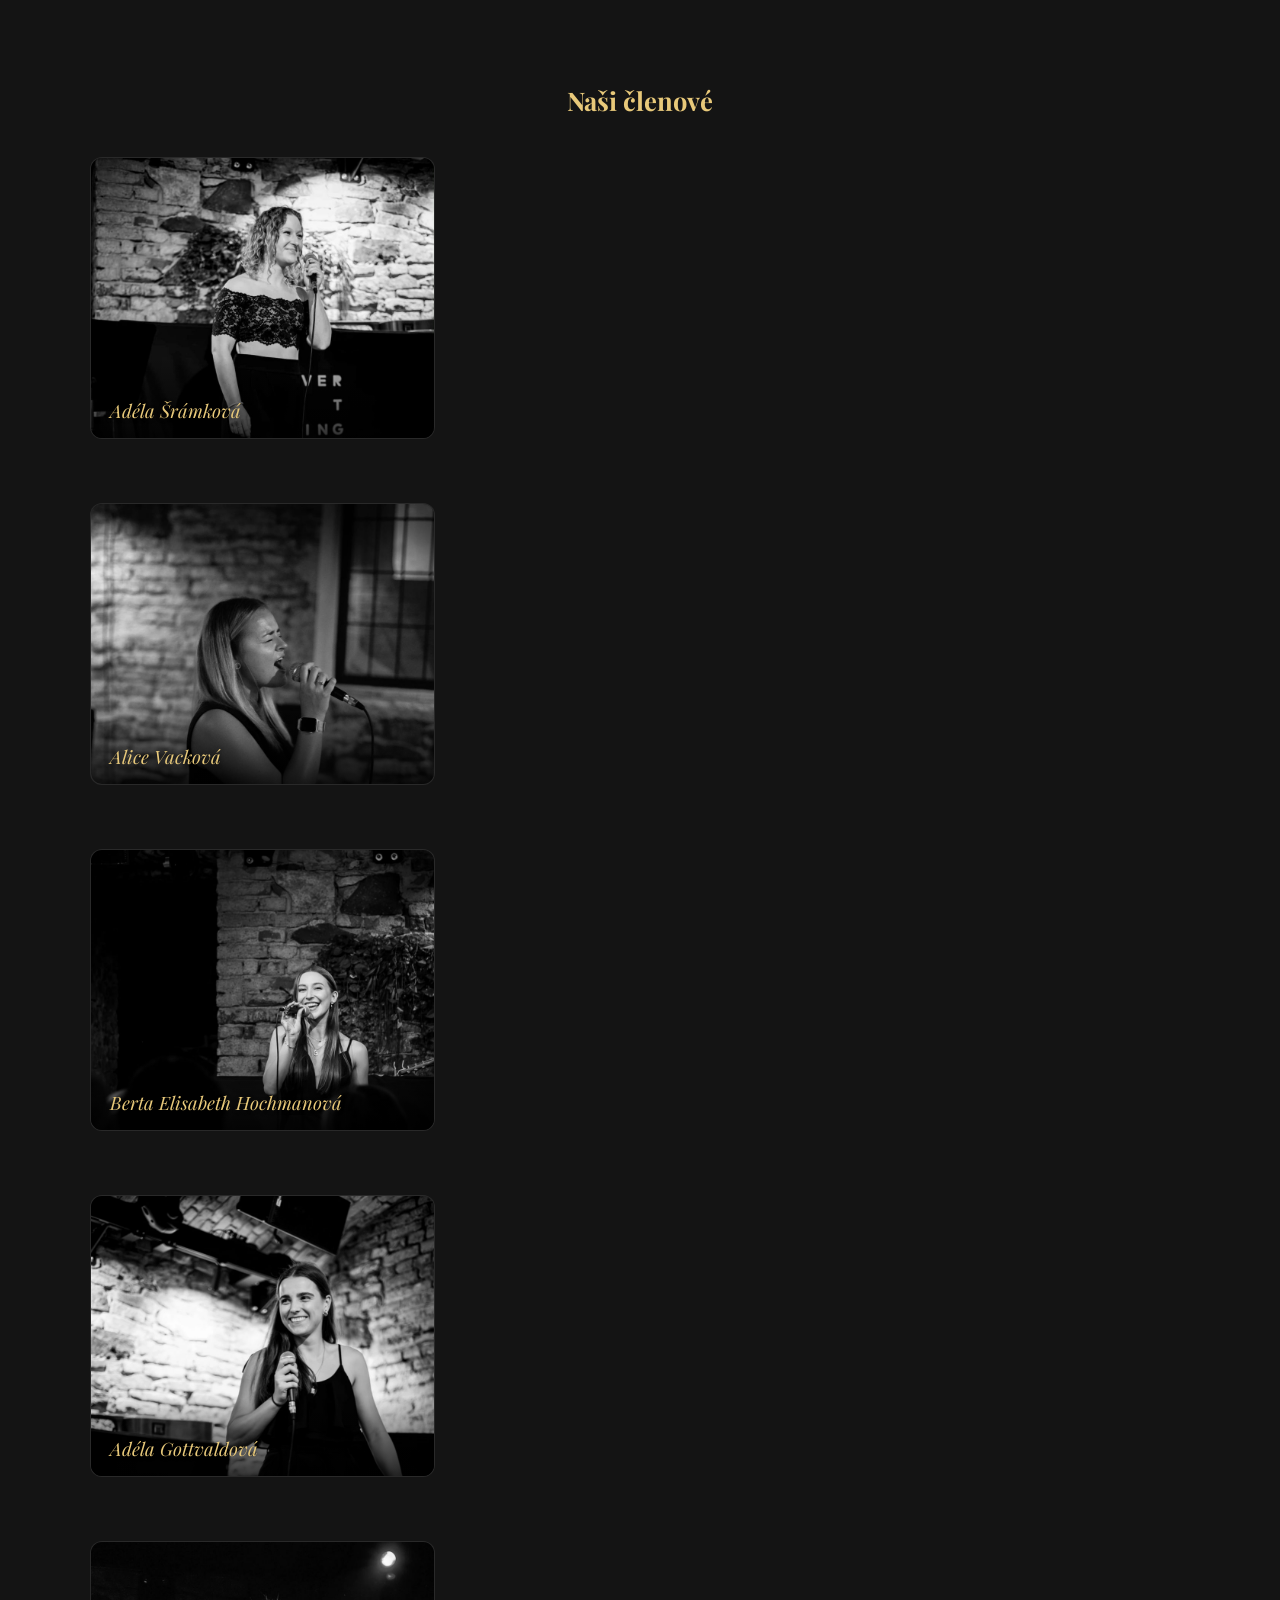
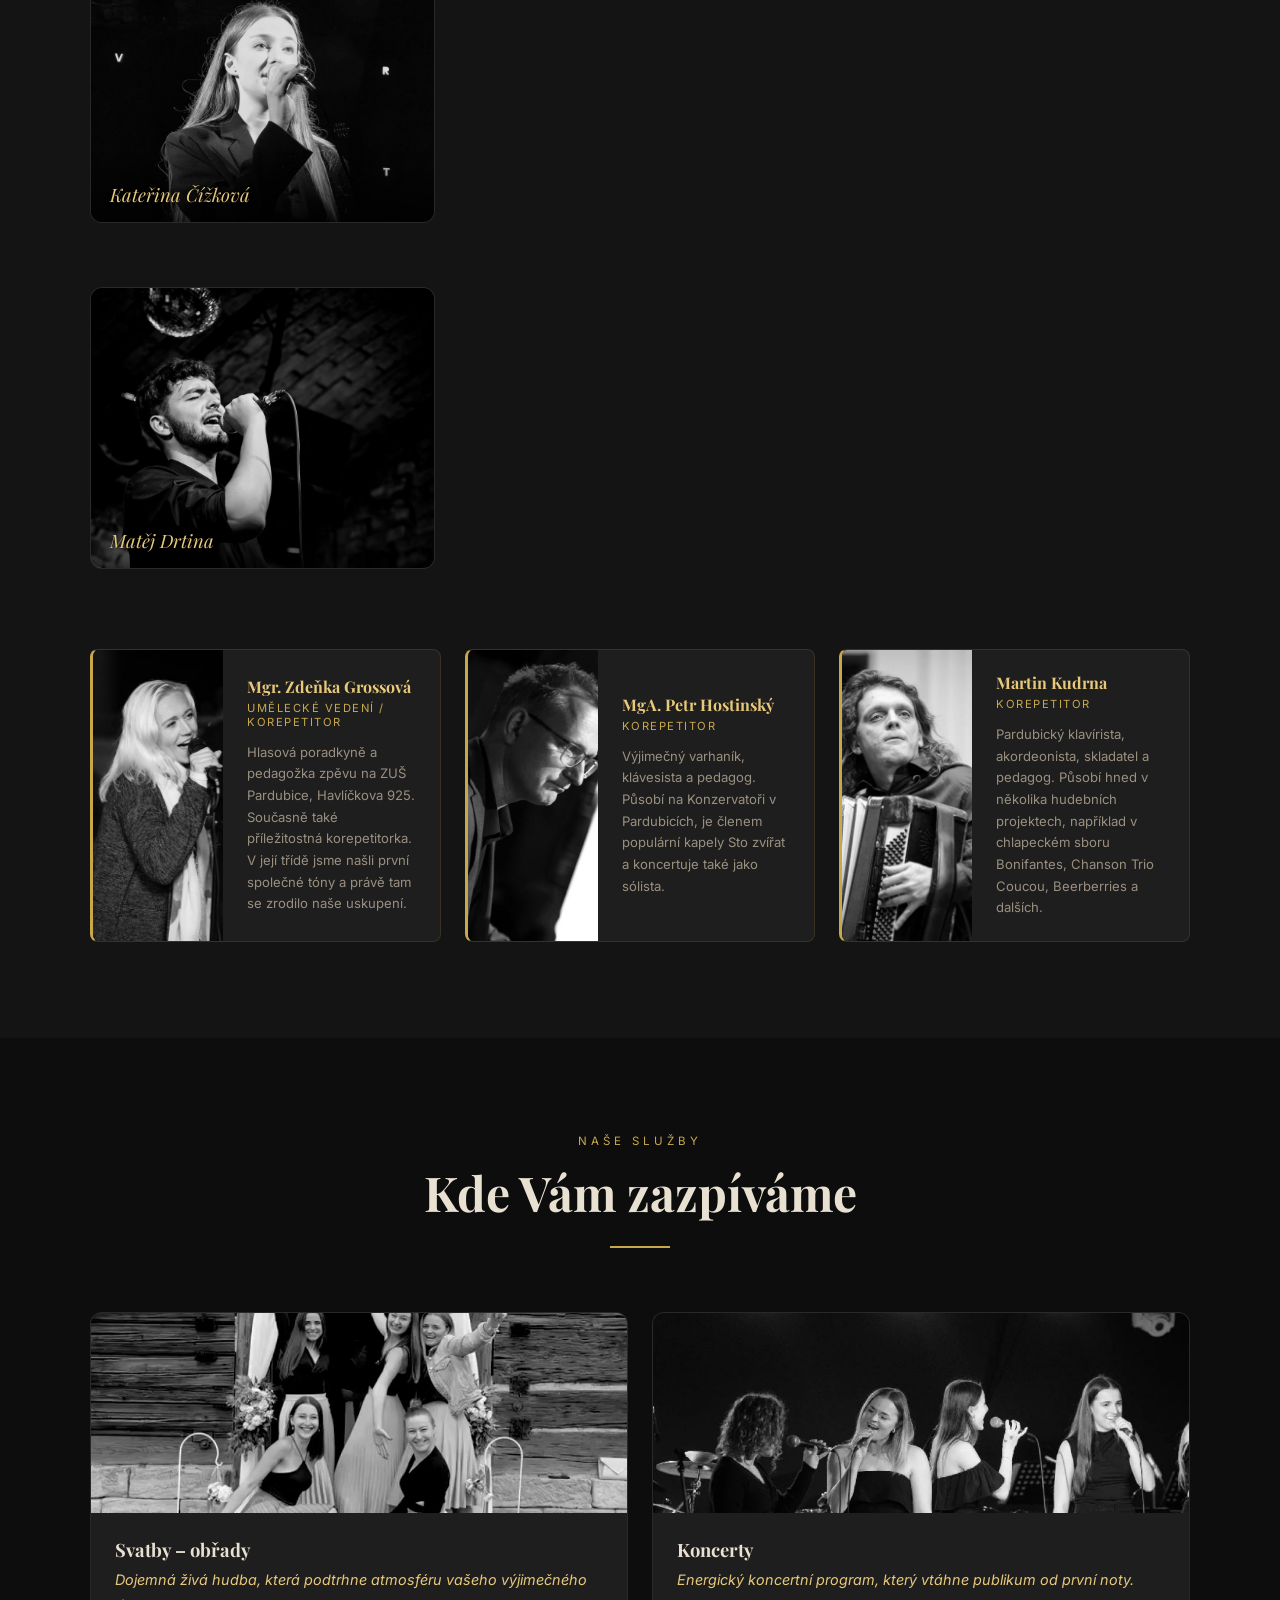
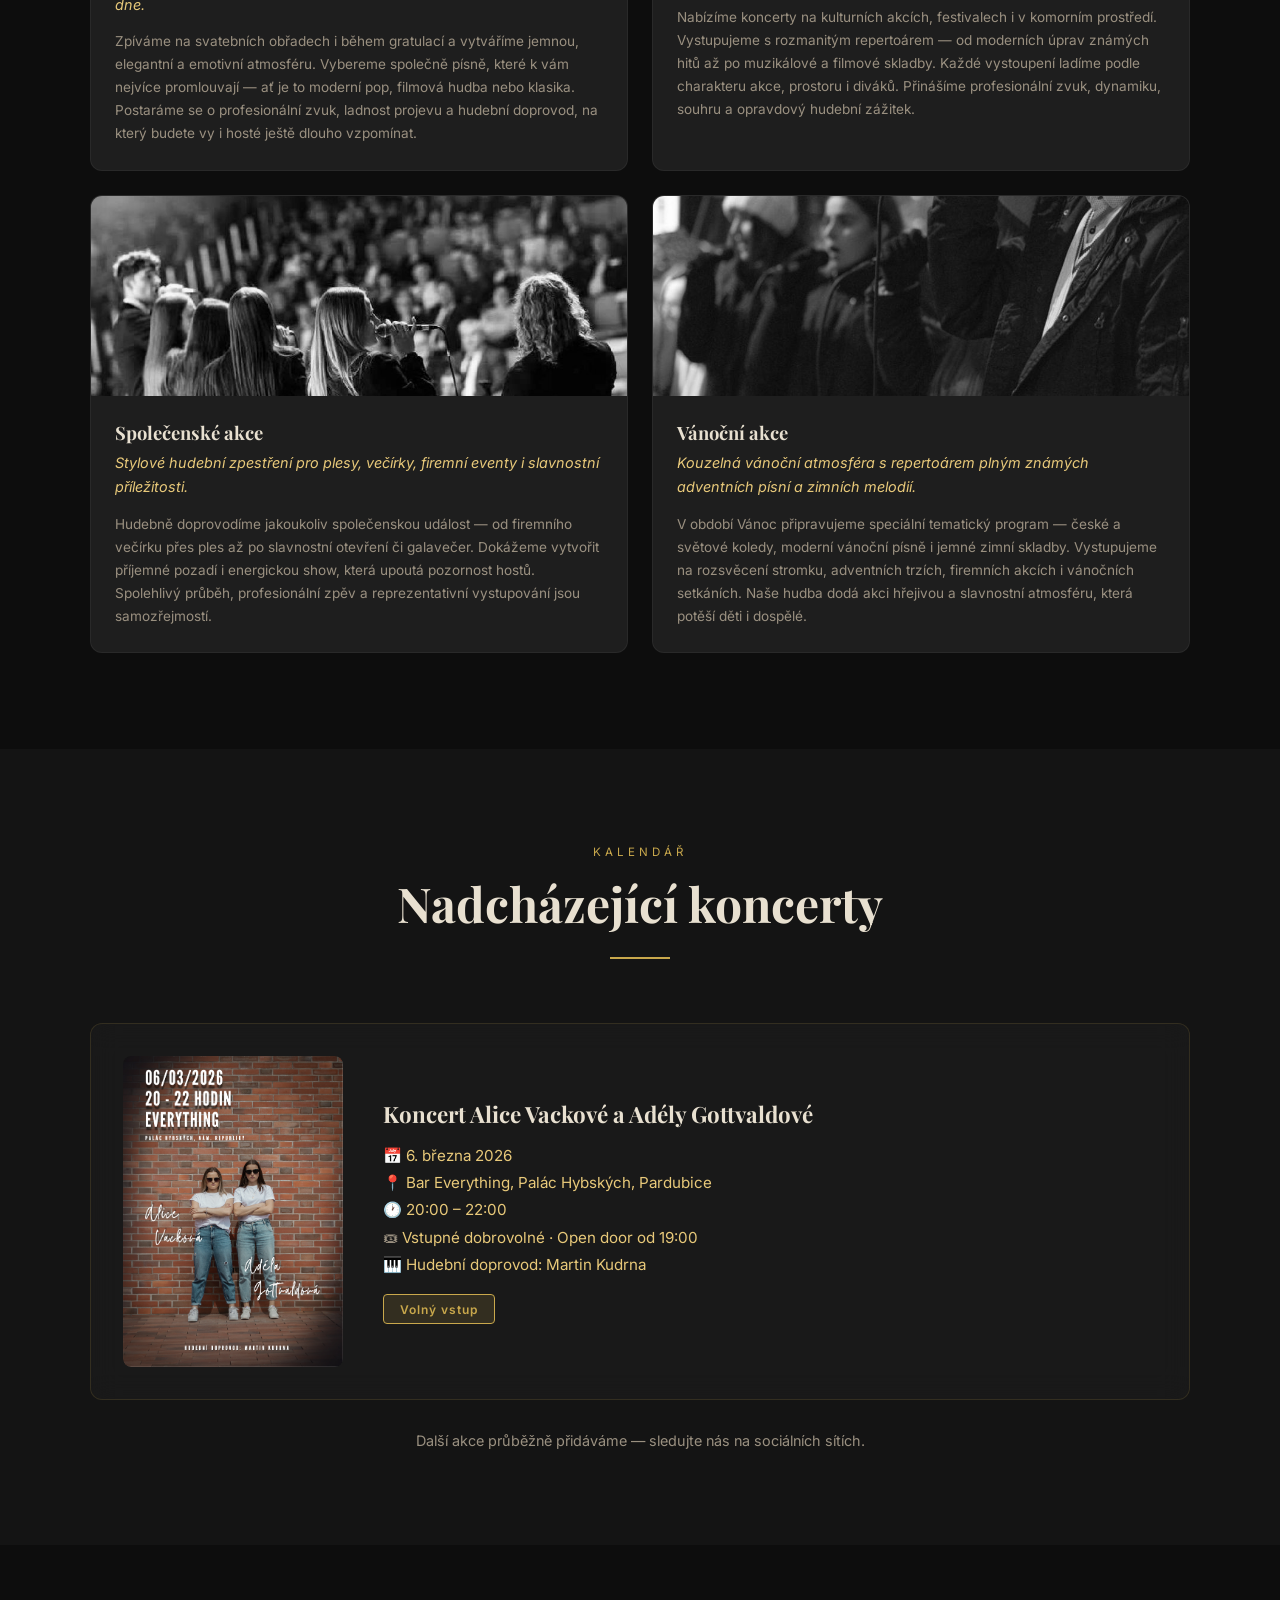
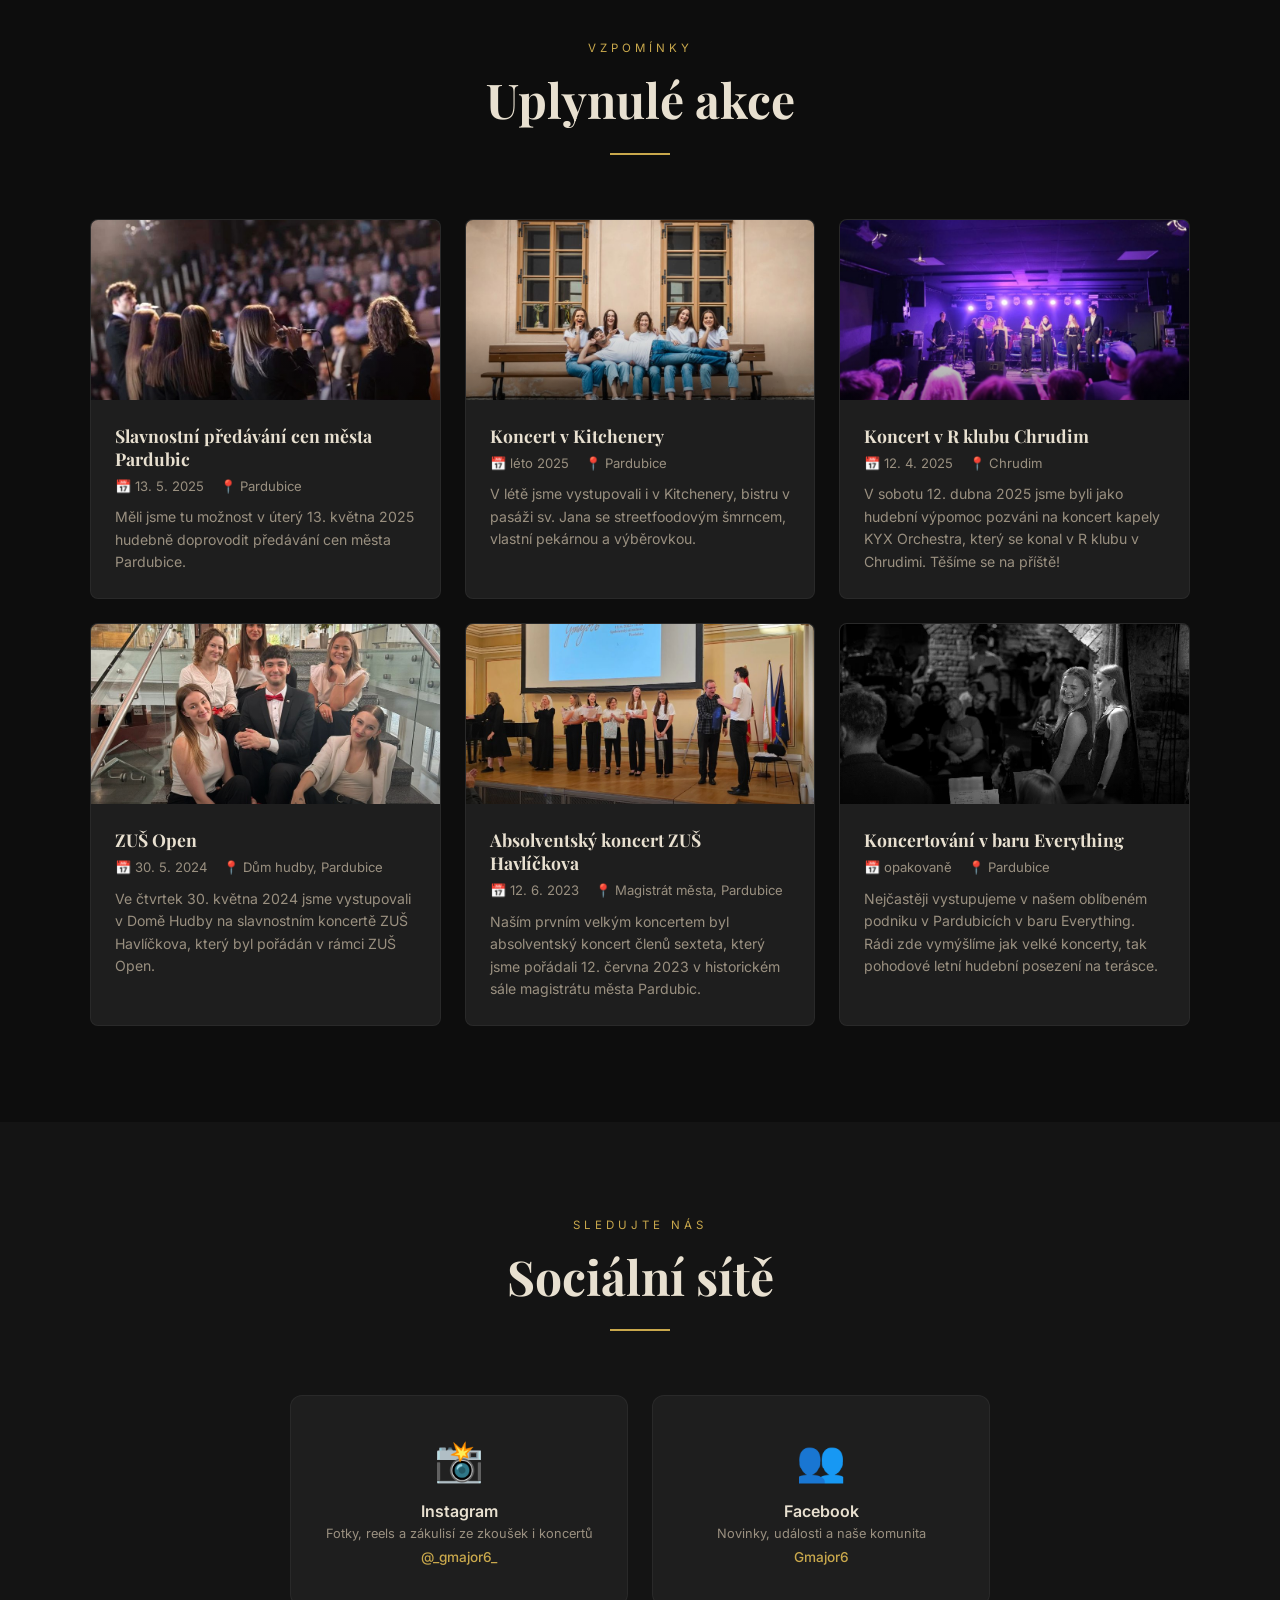
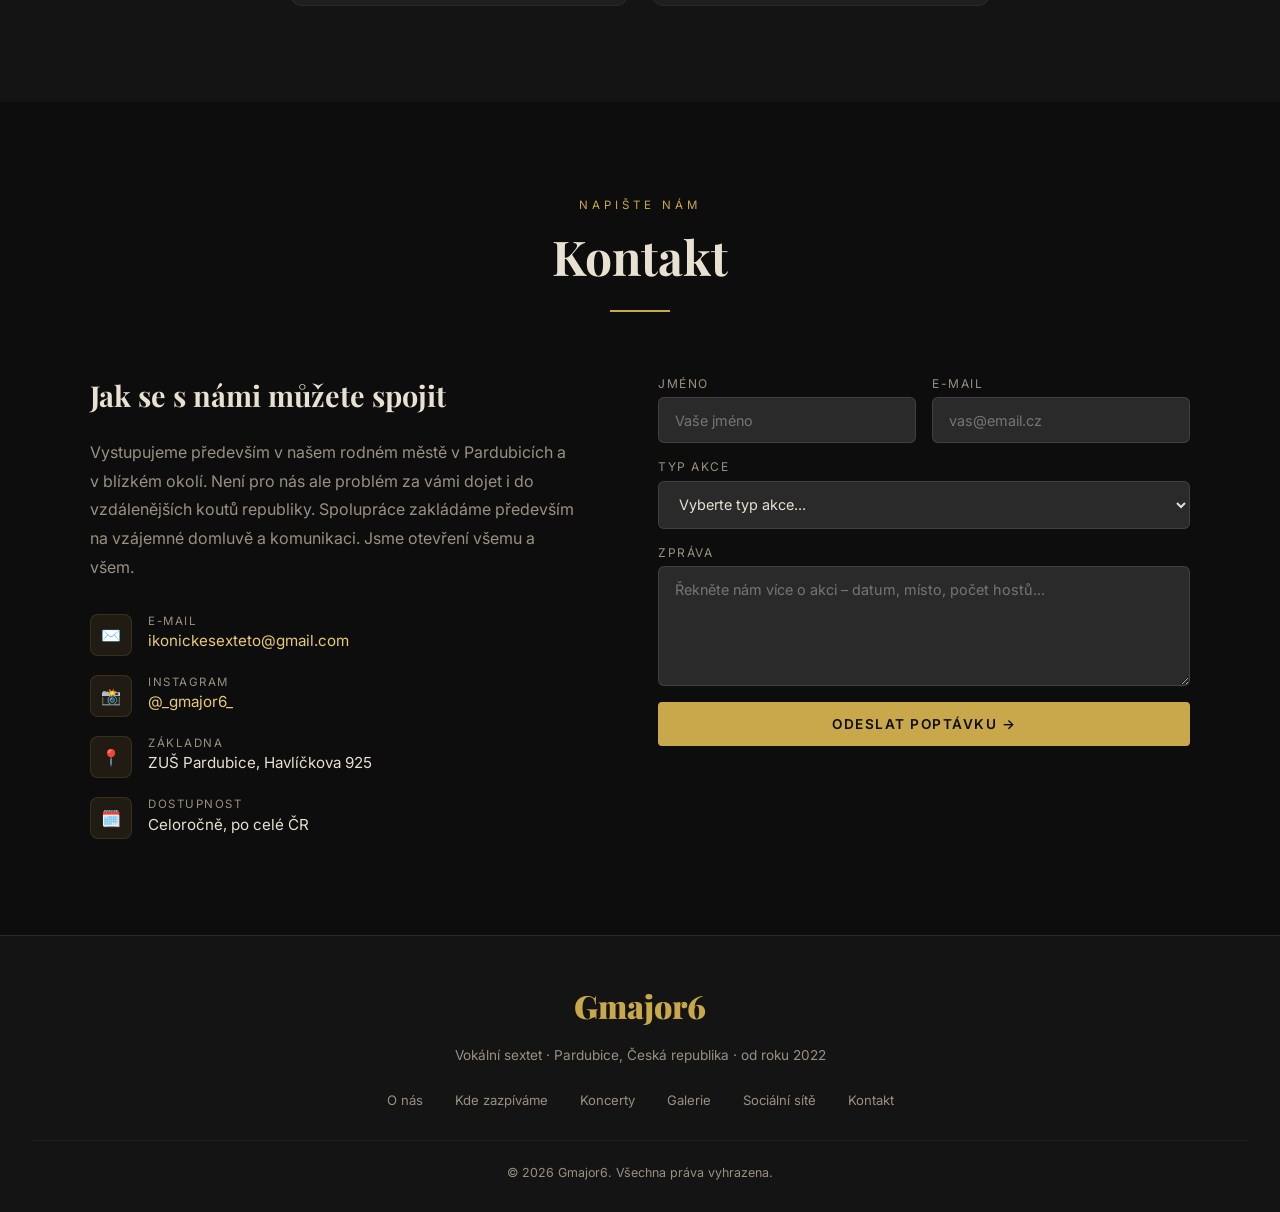
==== commit 5c75a787: "Member cards: fix mobile panel position, remove hover lift - Panel now inserted after every card; ge" ====
--- a/gmajor6/v2/index.html
+++ b/gmajor6/v2/index.html
@@ -134,7 +134,7 @@
       display: grid; grid-template-columns: repeat(3, 1fr); gap: 2rem;
     }
     .member-card { background: var(--dark3); border-radius: 12px; overflow: hidden; border: 1px solid var(--card-border); transition: transform .3s, box-shadow .3s; cursor: pointer; }
-    .member-card:hover { transform: translateY(-4px); box-shadow: 0 15px 40px var(--card-shadow); }
+    .member-card:hover { box-shadow: 0 15px 40px var(--card-shadow); }
     .member-card-img-wrap { position: relative; height: 280px; overflow: hidden; }
     .member-card-img-wrap .img-bw,
     .member-card-img-wrap .img-color {
@@ -874,23 +874,20 @@
     });
   })();
 
-  // Member cards — expand below the row (no layout jumping)
+  // Member cards — expand below the row (dynamic row detection, works on any screen size)
   (function() {
     var cards = Array.from(document.querySelectorAll('.member-card'));
     var grid  = document.querySelector('.members-grid');
     if (!grid || !cards.length) return;
 
-    var cols = 3;
-    var panels = [];
-
-    // Insert a full-width panel after every 3rd card
-    for (var i = cols - 1; i < cards.length; i += cols) {
+    // Insert one panel after every card — only the right one gets opened
+    var panels = cards.map(function(card) {
       var panel = document.createElement('div');
       panel.className = 'member-expand-panel';
       panel.innerHTML = '<div class="member-expand-panel-inner"></div>';
-      cards[i].after(panel);
-      panels.push(panel);
-    }
+      card.after(panel);
+      return panel;
+    });
 
     var activeCard = null;
 
@@ -907,18 +904,23 @@
       activeCard = null;
     }
 
-    cards.forEach(function(card, idx) {
-      var rowIdx   = Math.floor(idx / cols);
-      var rowPanel = panels[rowIdx];
-      var btn      = card.querySelector('.member-more-btn');
+    // Find the panel after the last card in the same visual row as `card`
+    function getRowPanel(card) {
+      var top = card.getBoundingClientRect().top;
+      var rowCards = cards.filter(function(c) {
+        return Math.abs(c.getBoundingClientRect().top - top) < 5;
+      });
+      var lastIdx = cards.indexOf(rowCards[rowCards.length - 1]);
+      return panels[lastIdx];
+    }
+
+    cards.forEach(function(card) {
+      var btn = card.querySelector('.member-more-btn');
 
       card.addEventListener('click', function(e) {
         if (window.innerWidth <= 768 && !e.target.closest('.member-more-btn')) return;
 
-        if (activeCard === card) {
-          closeAll();
-          return;
-        }
+        if (activeCard === card) { closeAll(); return; }
 
         closeAll();
 
@@ -928,9 +930,10 @@
 
         var name = card.querySelector('.member-card-name').textContent.trim();
         var bio  = card.querySelector('.member-card-body').innerHTML;
-        rowPanel.querySelector('.member-expand-panel-inner').innerHTML =
+        var targetPanel = getRowPanel(card);
+        targetPanel.querySelector('.member-expand-panel-inner').innerHTML =
           '<div class="member-expand-panel-name">' + name + '</div>' + bio;
-        rowPanel.classList.add('is-open');
+        targetPanel.classList.add('is-open');
       });
     });
   })();
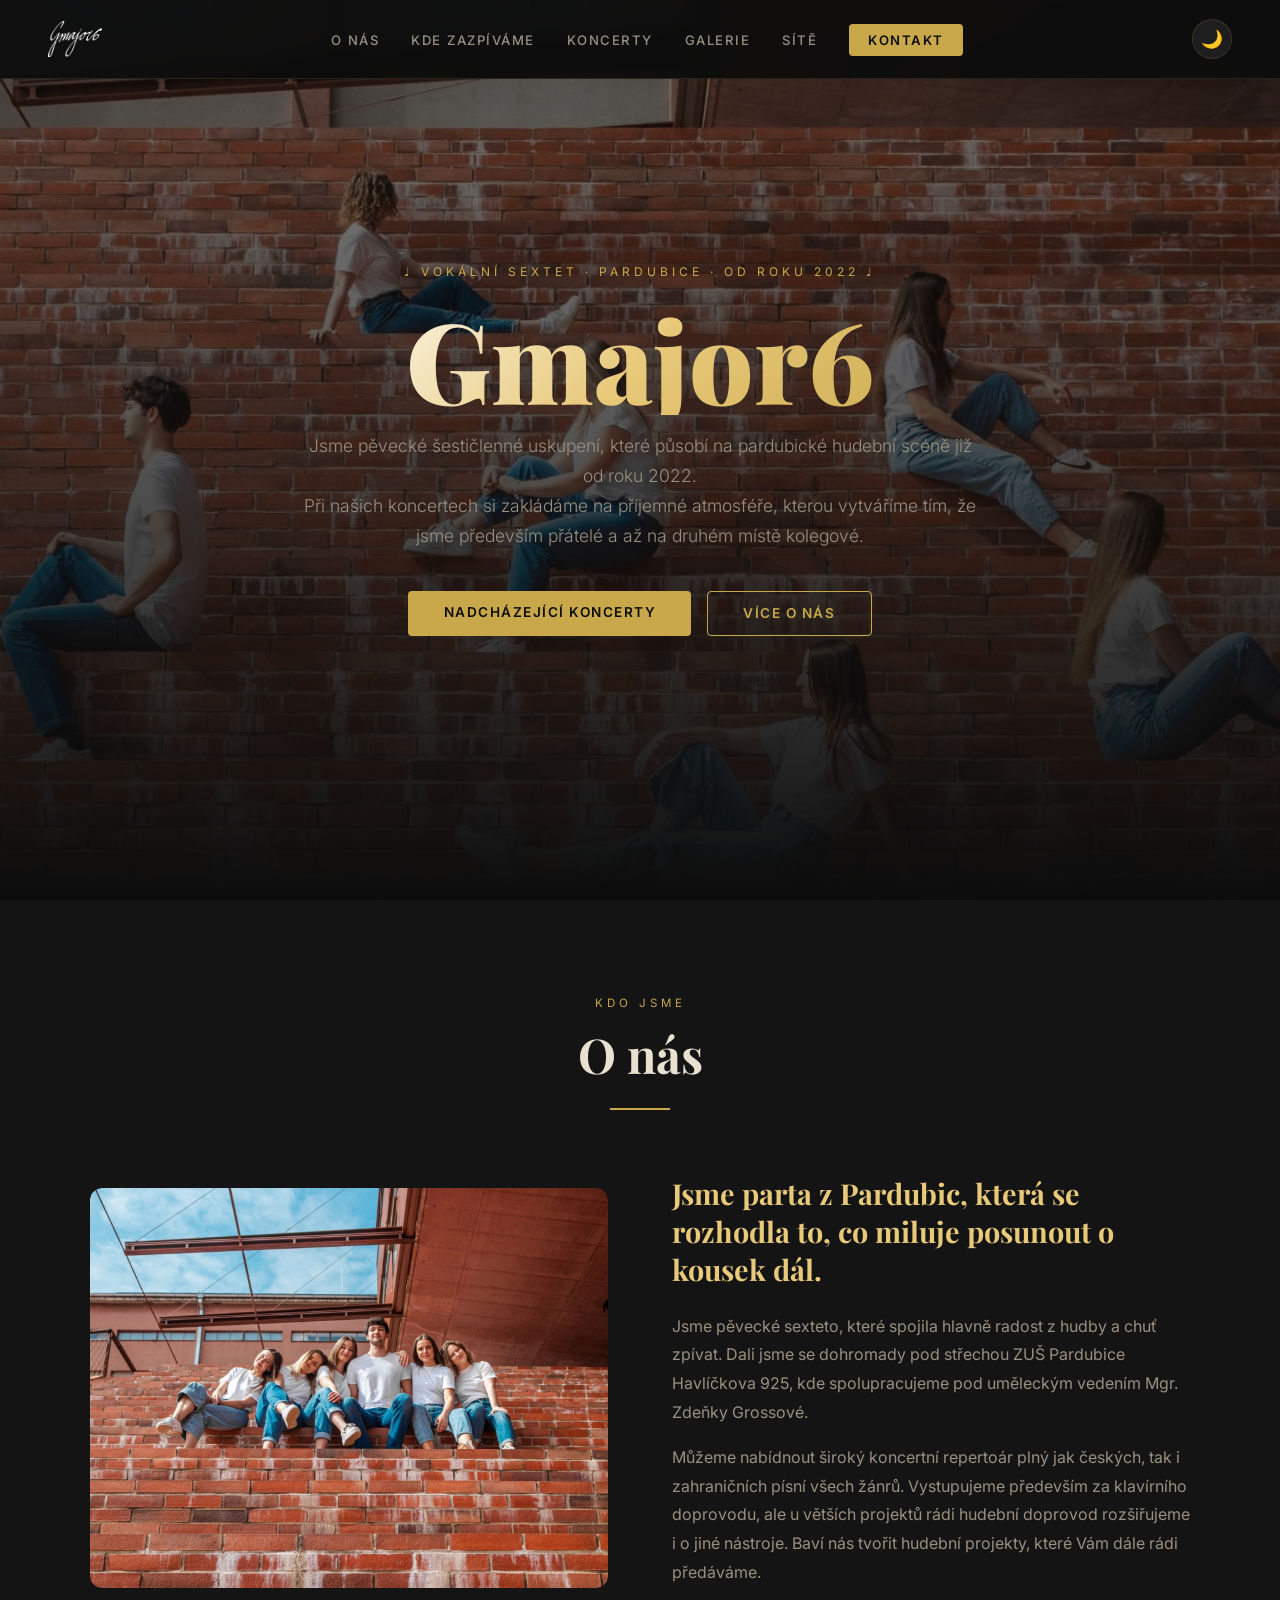
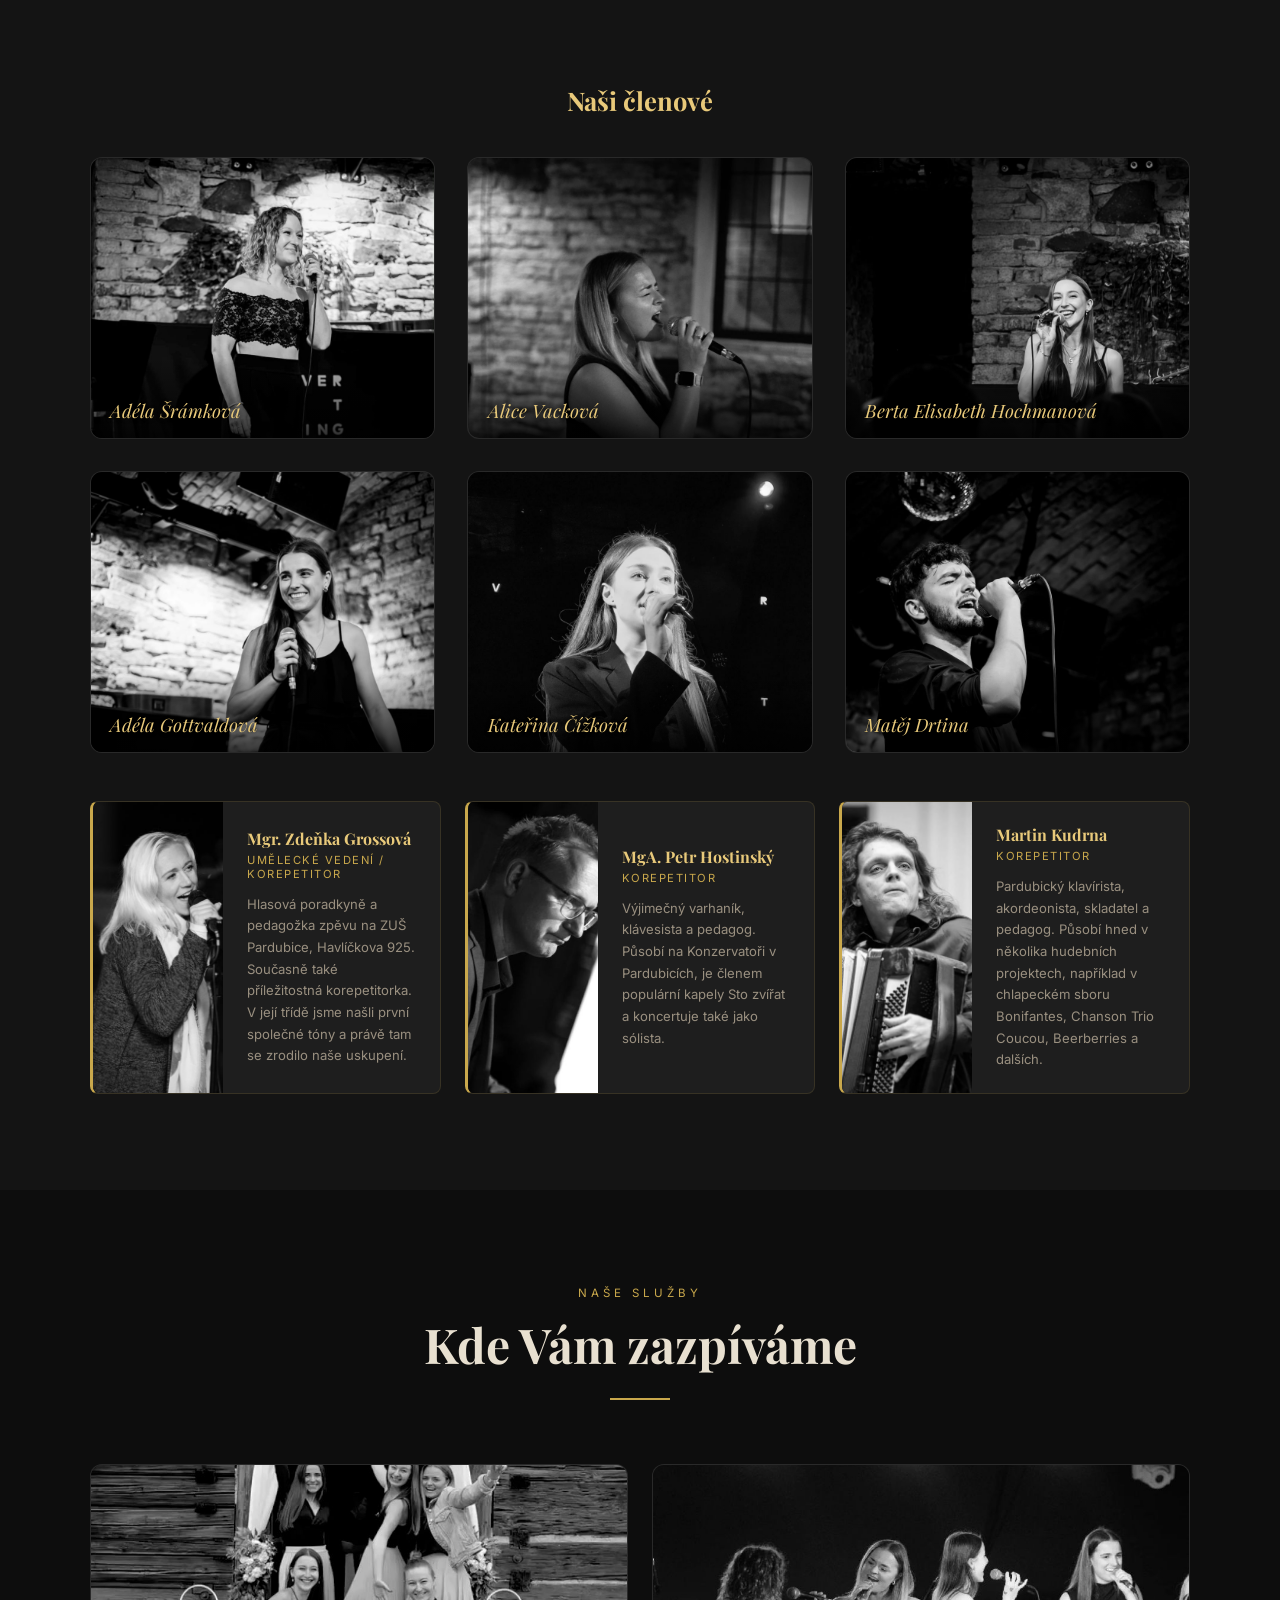
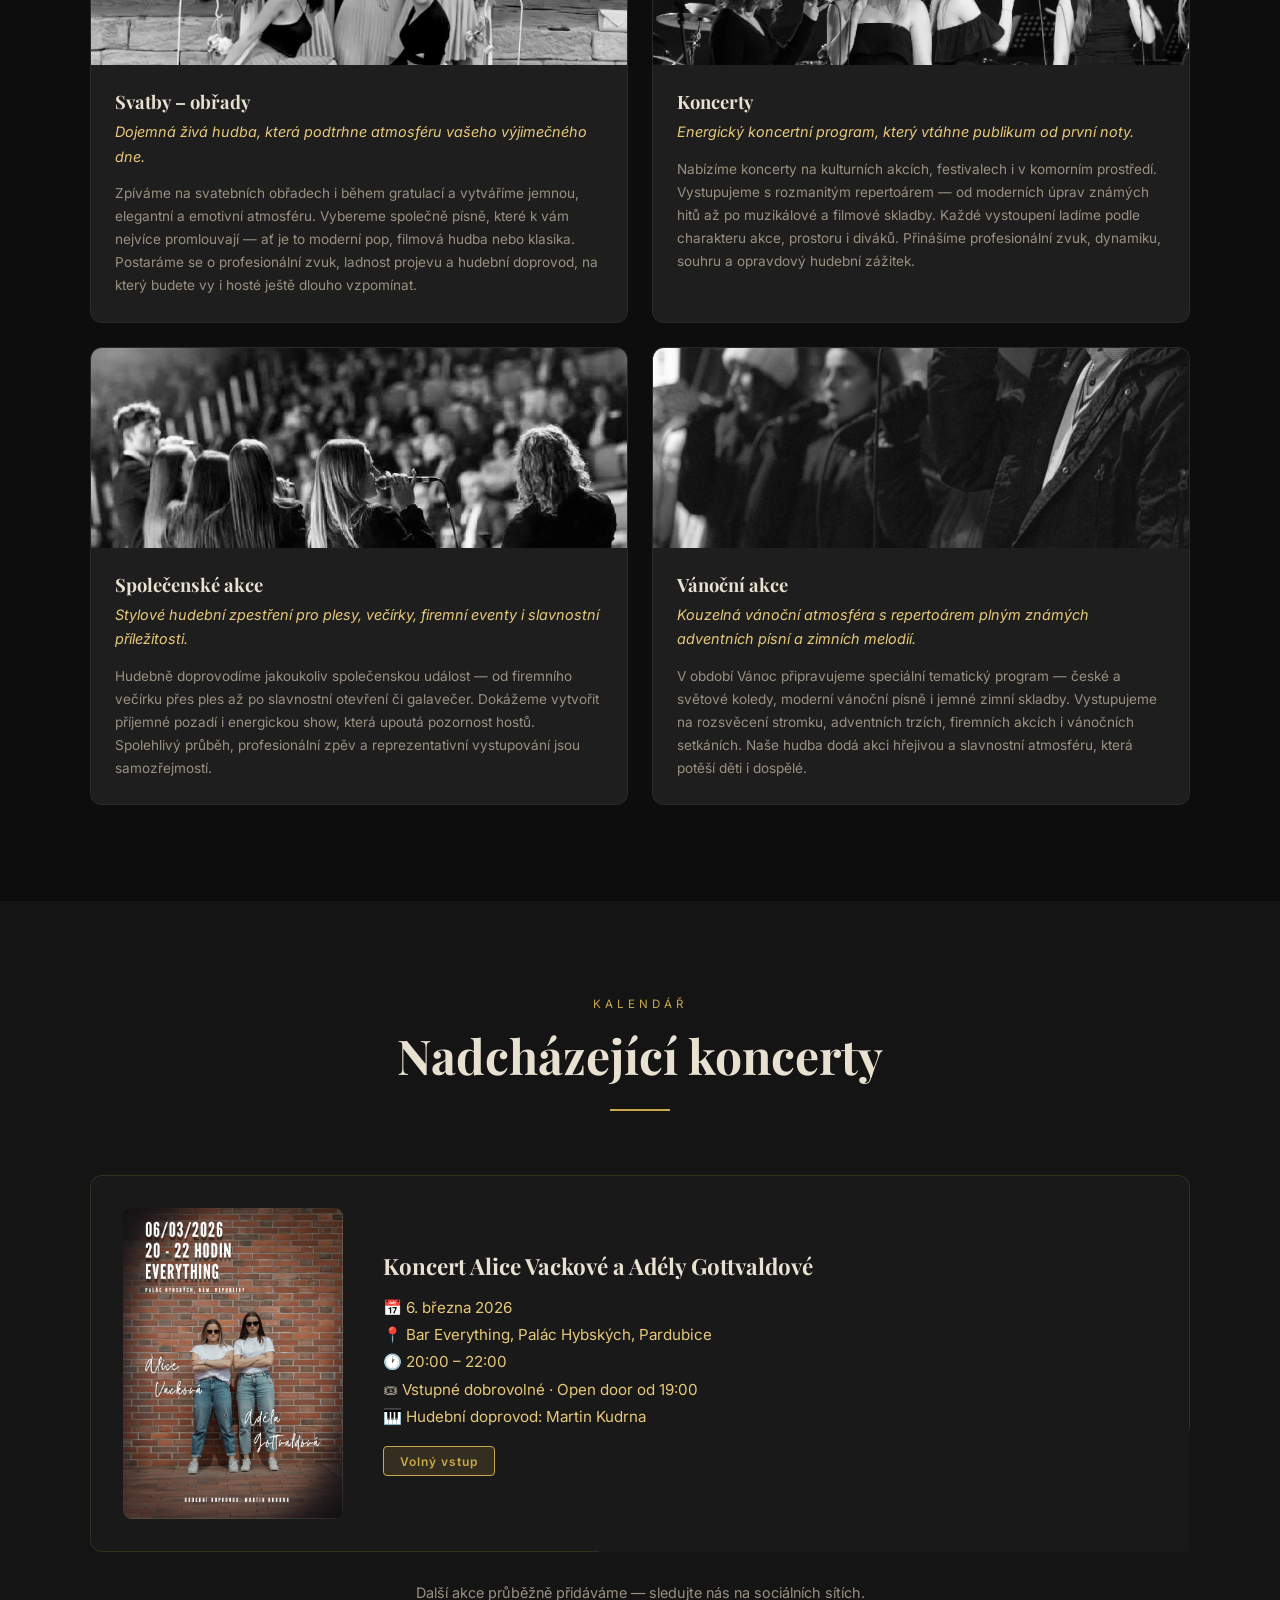
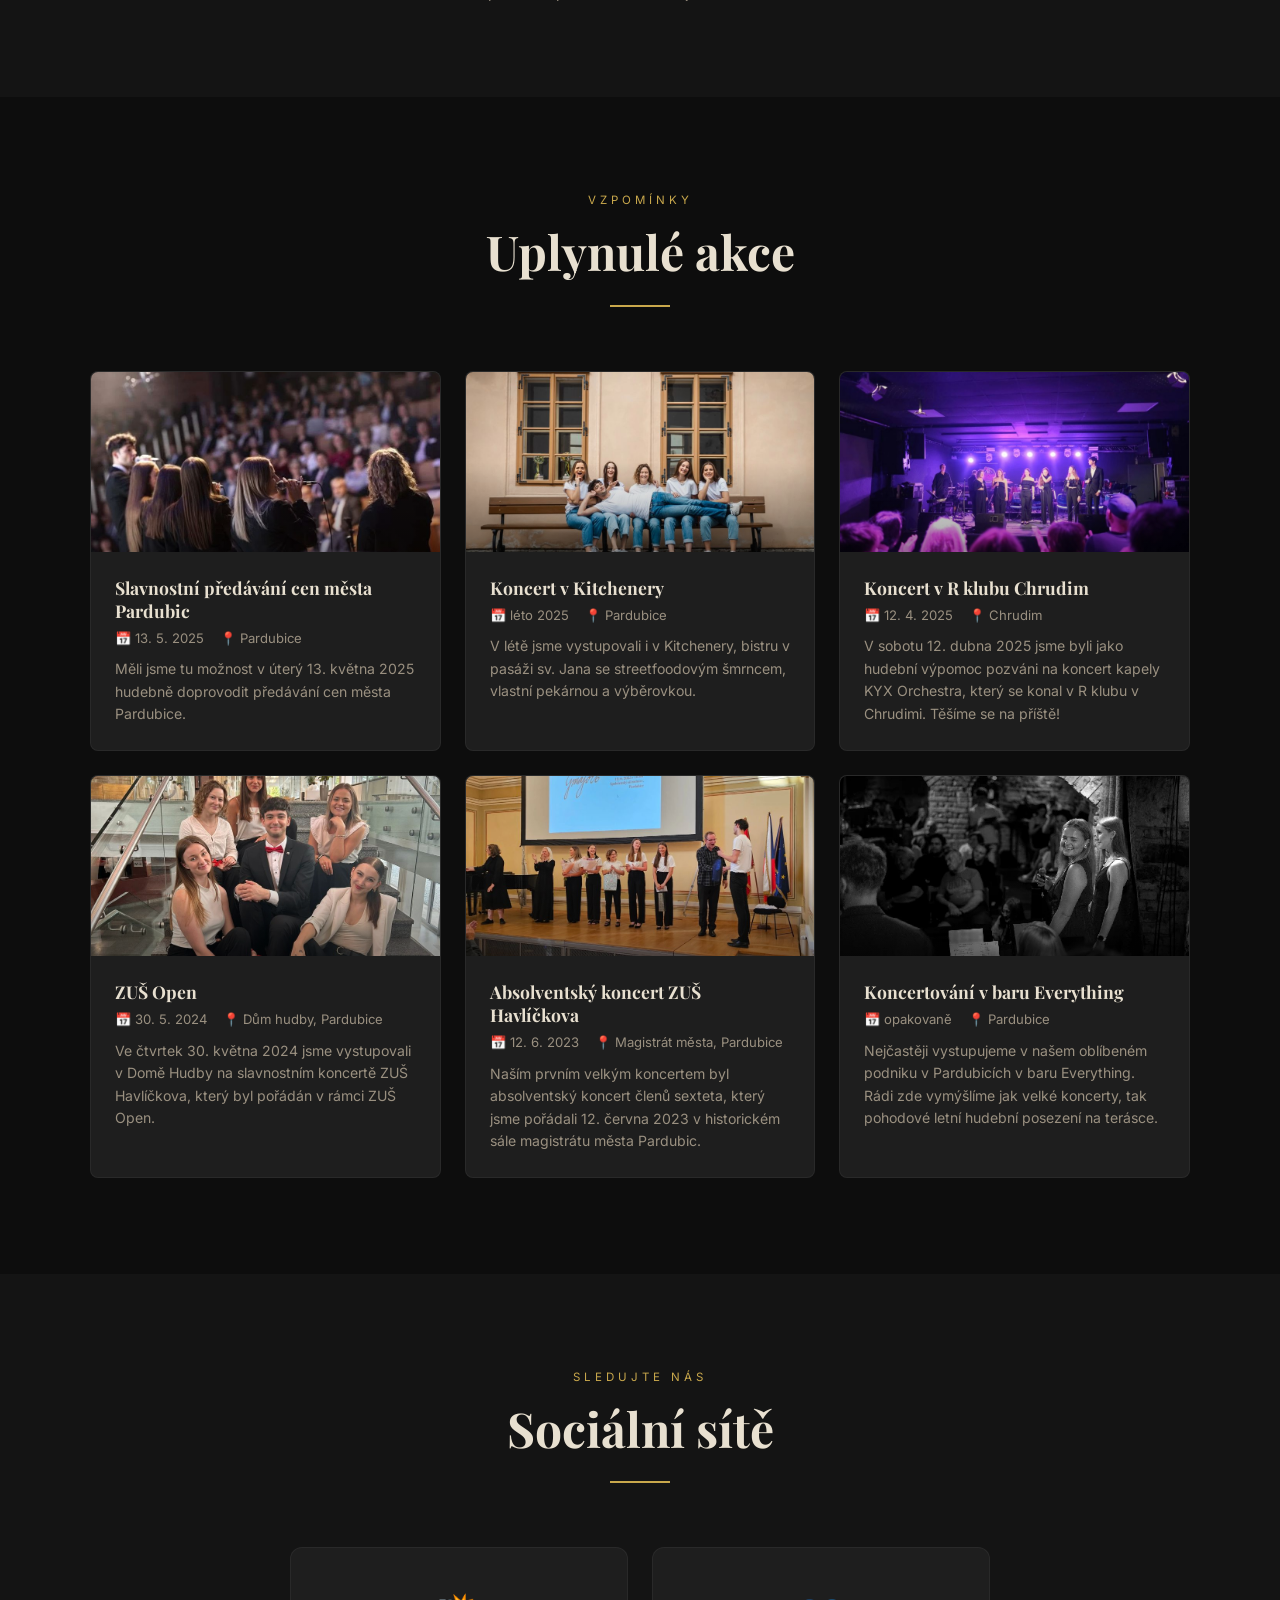
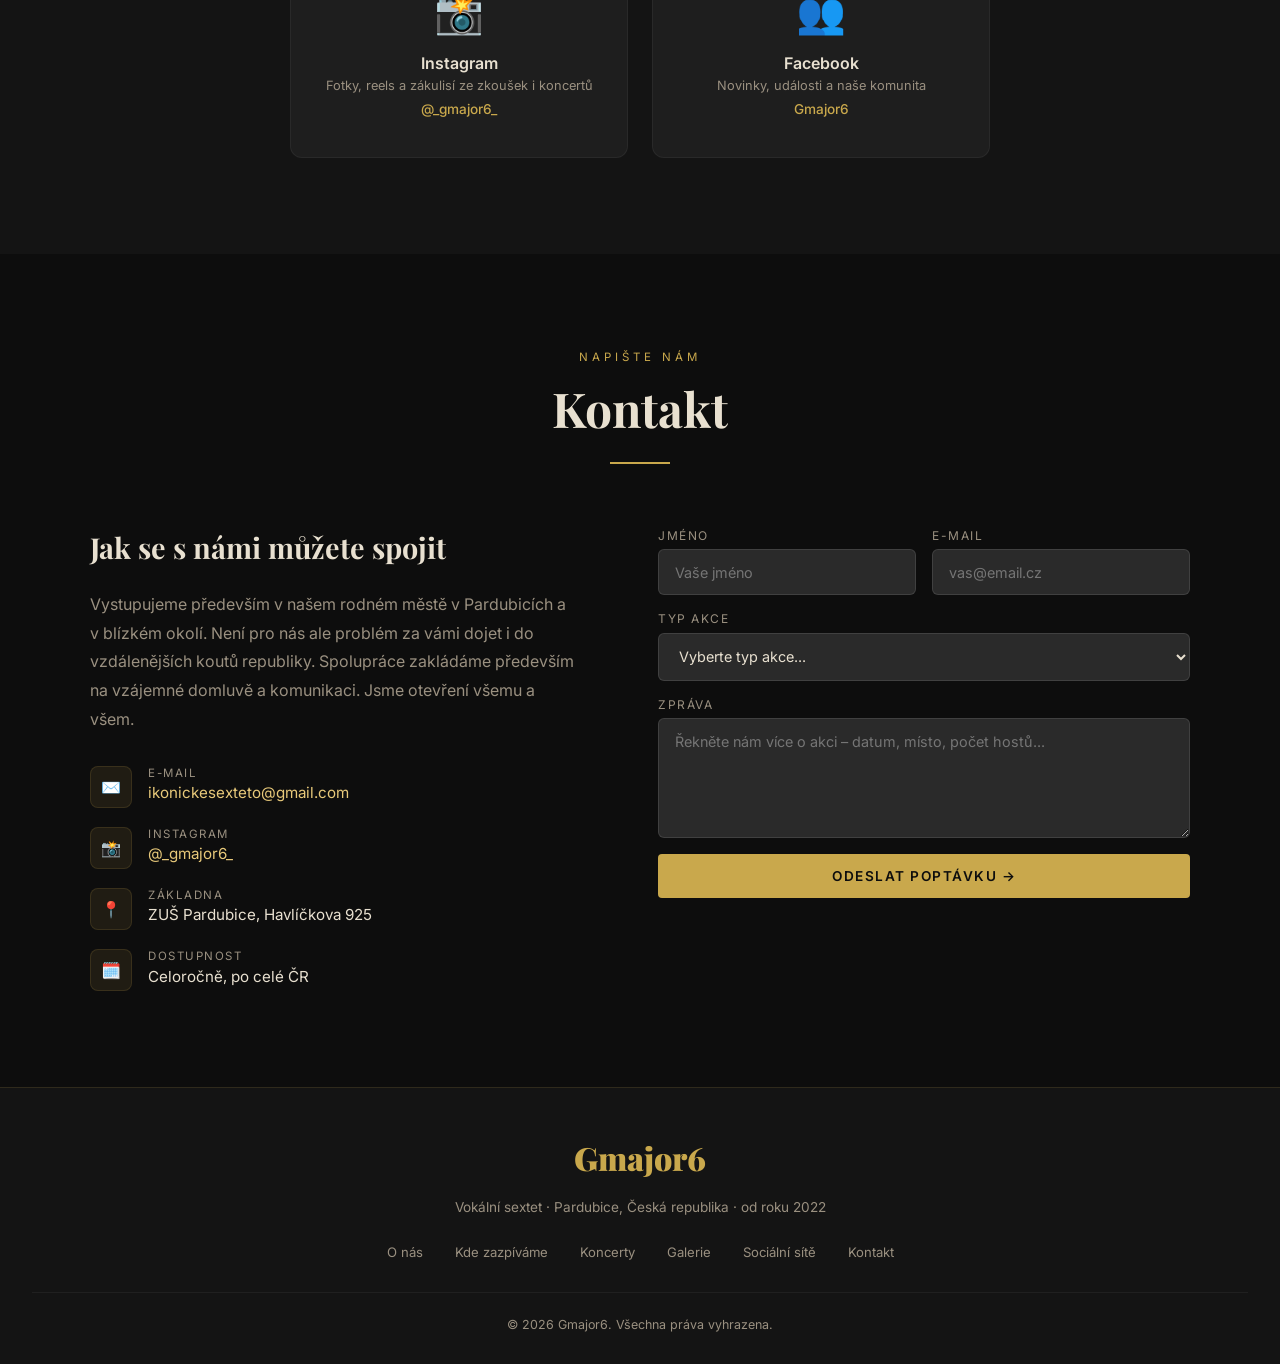
==== commit 4db0e587: "Fix member card grid: single dynamic panel + golden hover - Use one reusable panel element inserted/" ====
--- a/gmajor6/v2/index.html
+++ b/gmajor6/v2/index.html
@@ -133,8 +133,8 @@
     .members-grid {
       display: grid; grid-template-columns: repeat(3, 1fr); gap: 2rem;
     }
-    .member-card { background: var(--dark3); border-radius: 12px; overflow: hidden; border: 1px solid var(--card-border); transition: transform .3s, box-shadow .3s; cursor: pointer; }
-    .member-card:hover { box-shadow: 0 15px 40px var(--card-shadow); }
+    .member-card { background: var(--dark3); border-radius: 12px; overflow: hidden; border: 1px solid var(--card-border); transition: border-color .3s, box-shadow .3s; cursor: pointer; }
+    .member-card:hover { border-color: var(--gold); box-shadow: 0 8px 28px rgba(201,168,76,.15); }
     .member-card-img-wrap { position: relative; height: 280px; overflow: hidden; }
     .member-card-img-wrap .img-bw,
     .member-card-img-wrap .img-color {
@@ -874,66 +874,70 @@
     });
   })();
 
-  // Member cards — expand below the row (dynamic row detection, works on any screen size)
+  // Member cards — single reusable panel, inserted/removed from DOM dynamically
   (function() {
     var cards = Array.from(document.querySelectorAll('.member-card'));
-    var grid  = document.querySelector('.members-grid');
+    var grid = document.querySelector('.members-grid');
     if (!grid || !cards.length) return;
 
-    // Insert one panel after every card — only the right one gets opened
-    var panels = cards.map(function(card) {
-      var panel = document.createElement('div');
-      panel.className = 'member-expand-panel';
-      panel.innerHTML = '<div class="member-expand-panel-inner"></div>';
-      card.after(panel);
-      return panel;
-    });
-
+    var panel = document.createElement('div');
+    panel.className = 'member-expand-panel';
+    panel.innerHTML = '<div class="member-expand-panel-inner"></div>';
     var activeCard = null;
 
-    function closeAll() {
-      panels.forEach(function(p) {
-        p.classList.remove('is-open');
-        p.querySelector('.member-expand-panel-inner').innerHTML = '';
-      });
-      cards.forEach(function(c) {
-        c.classList.remove('is-open');
-        var btn = c.querySelector('.member-more-btn');
-        if (btn) btn.textContent = 'Více ↓';
-      });
-      activeCard = null;
-    }
-
-    // Find the panel after the last card in the same visual row as `card`
-    function getRowPanel(card) {
+    function getLastInRow(card) {
       var top = card.getBoundingClientRect().top;
       var rowCards = cards.filter(function(c) {
         return Math.abs(c.getBoundingClientRect().top - top) < 5;
       });
-      var lastIdx = cards.indexOf(rowCards[rowCards.length - 1]);
-      return panels[lastIdx];
+      return rowCards[rowCards.length - 1];
+    }
+
+    function resetCards() {
+      cards.forEach(function(c) {
+        c.classList.remove('is-open');
+        var b = c.querySelector('.member-more-btn');
+        if (b) b.textContent = 'Více ↓';
+      });
+    }
+
+    function openCard(card) {
+      var btn = card.querySelector('.member-more-btn');
+      resetCards();
+      panel.classList.remove('is-open');
+      if (panel.parentNode) panel.parentNode.removeChild(panel);
+
+      activeCard = card;
+      card.classList.add('is-open');
+      if (btn) btn.textContent = 'Méně ↑';
+
+      var name = card.querySelector('.member-card-name').textContent.trim();
+      var bio = card.querySelector('.member-card-body').innerHTML;
+      panel.querySelector('.member-expand-panel-inner').innerHTML =
+        '<div class="member-expand-panel-name">' + name + '</div>' + bio;
+
+      var lastInRow = getLastInRow(card);
+      lastInRow.after(panel);
+      panel.offsetHeight;
+      panel.classList.add('is-open');
+    }
+
+    function closeCard() {
+      resetCards();
+      panel.classList.remove('is-open');
+      activeCard = null;
+      setTimeout(function() {
+        if (!activeCard && panel.parentNode) {
+          panel.parentNode.removeChild(panel);
+        }
+      }, 500);
     }
 
     cards.forEach(function(card) {
-      var btn = card.querySelector('.member-more-btn');
-
       card.addEventListener('click', function(e) {
         if (window.innerWidth <= 768 && !e.target.closest('.member-more-btn')) return;
-
-        if (activeCard === card) { closeAll(); return; }
-
-        closeAll();
-
-        card.classList.add('is-open');
-        if (btn) btn.textContent = 'Méně ↑';
-        activeCard = card;
-
-        var name = card.querySelector('.member-card-name').textContent.trim();
-        var bio  = card.querySelector('.member-card-body').innerHTML;
-        var targetPanel = getRowPanel(card);
-        targetPanel.querySelector('.member-expand-panel-inner').innerHTML =
-          '<div class="member-expand-panel-name">' + name + '</div>' + bio;
-        targetPanel.classList.add('is-open');
+        if (activeCard === card) { closeCard(); }
+        else { openCard(card); }
       });
     });
   })();
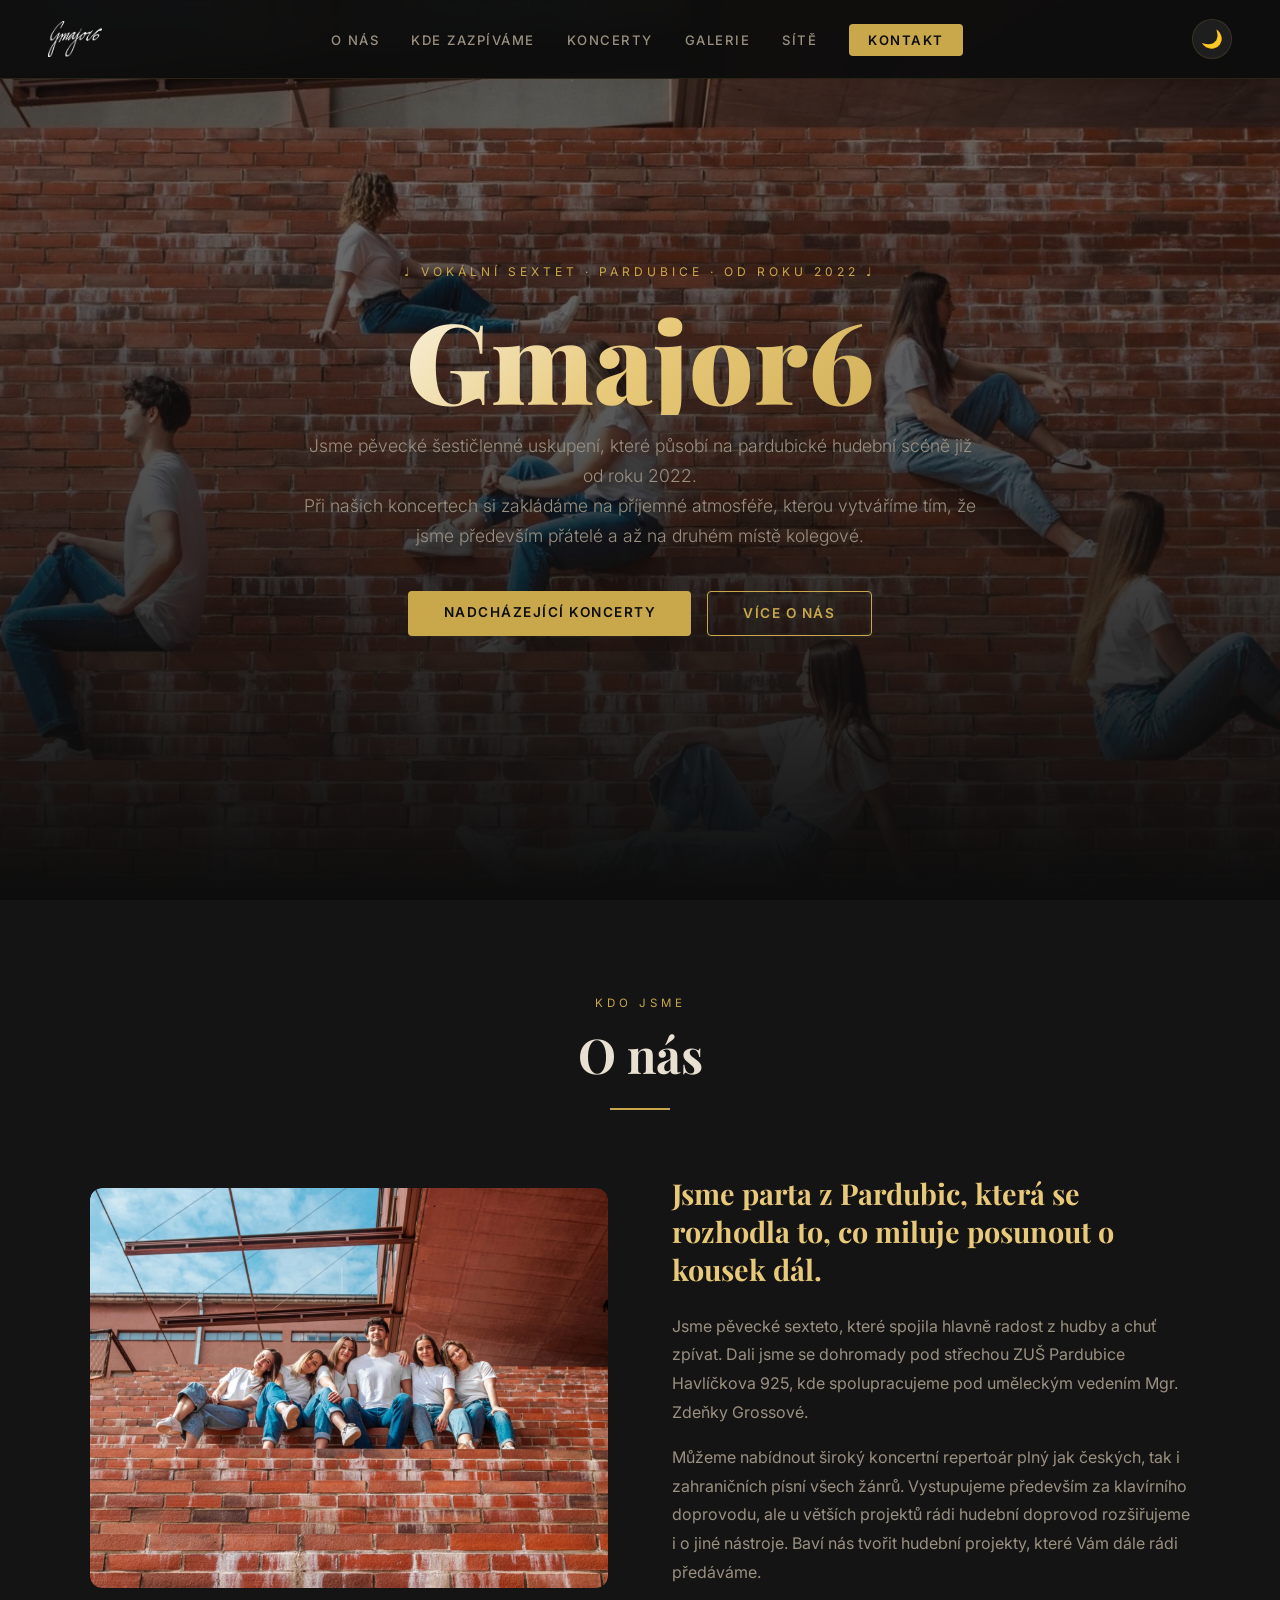
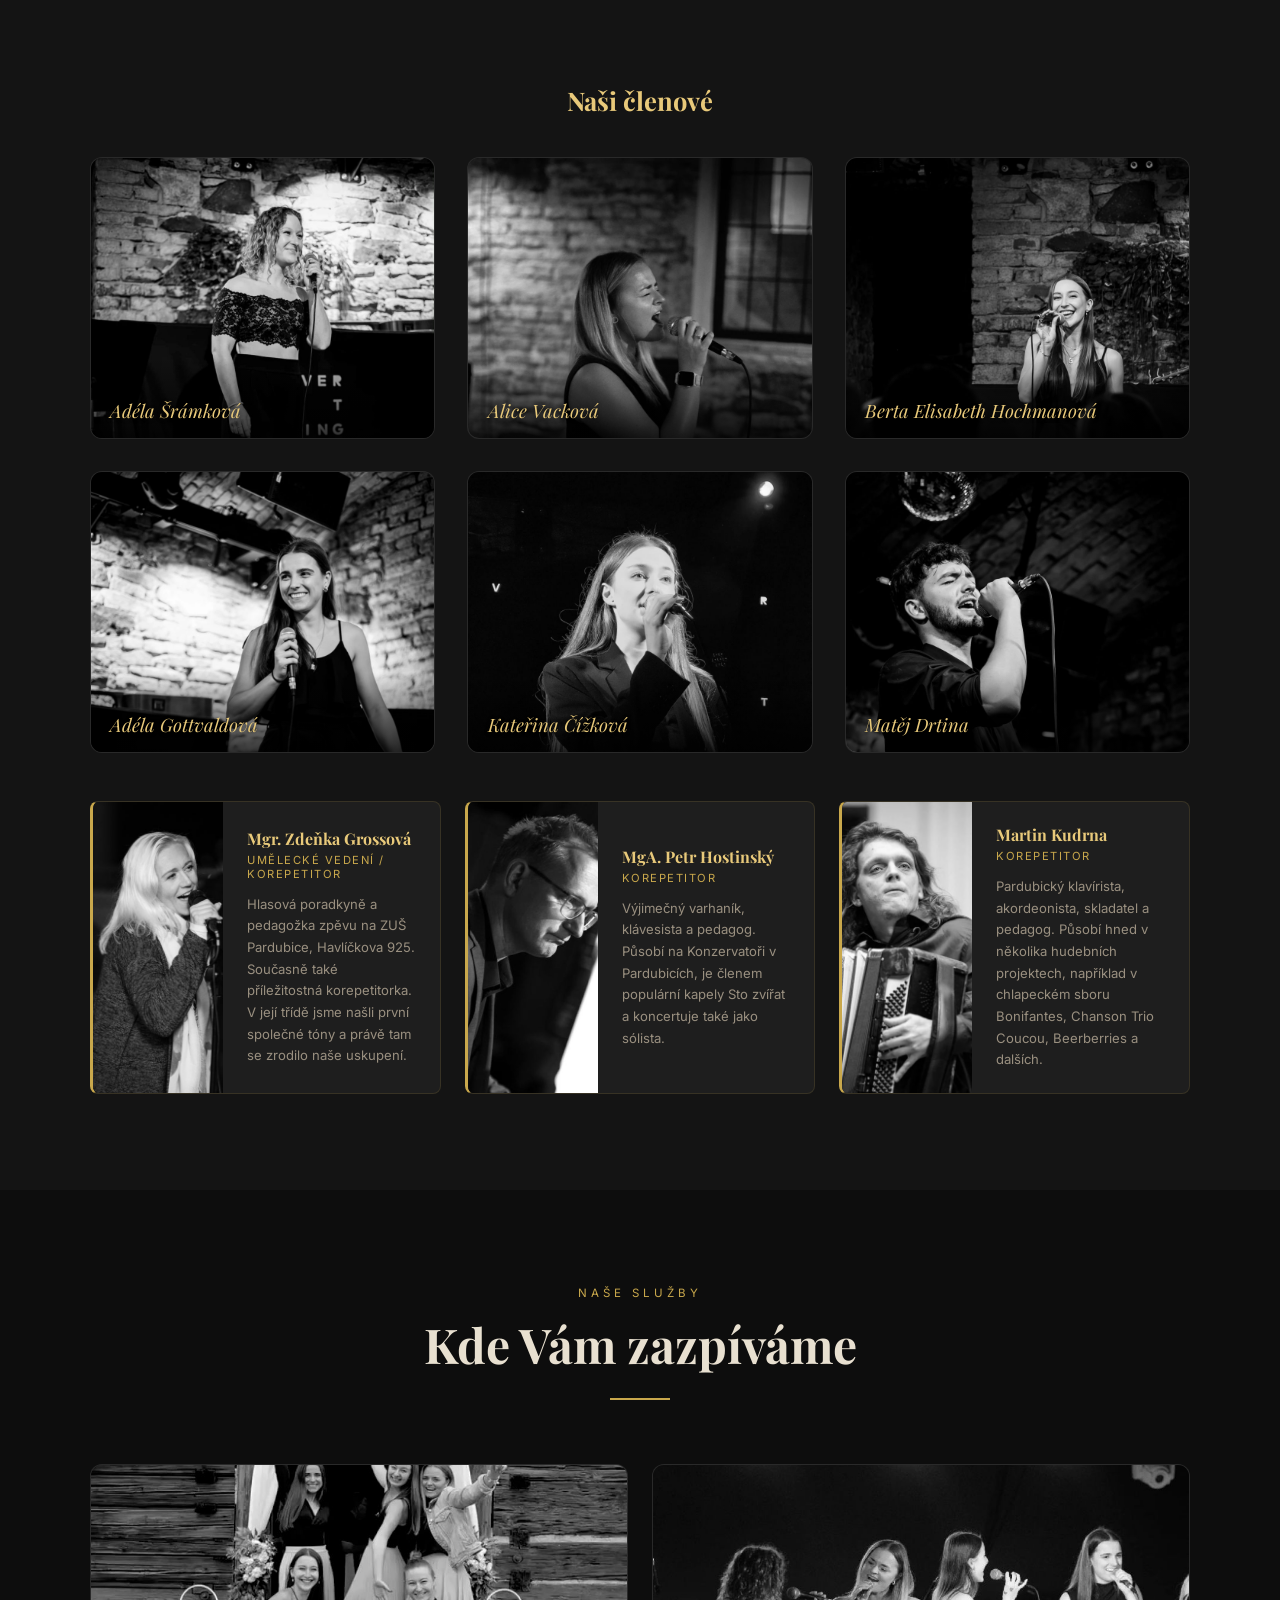
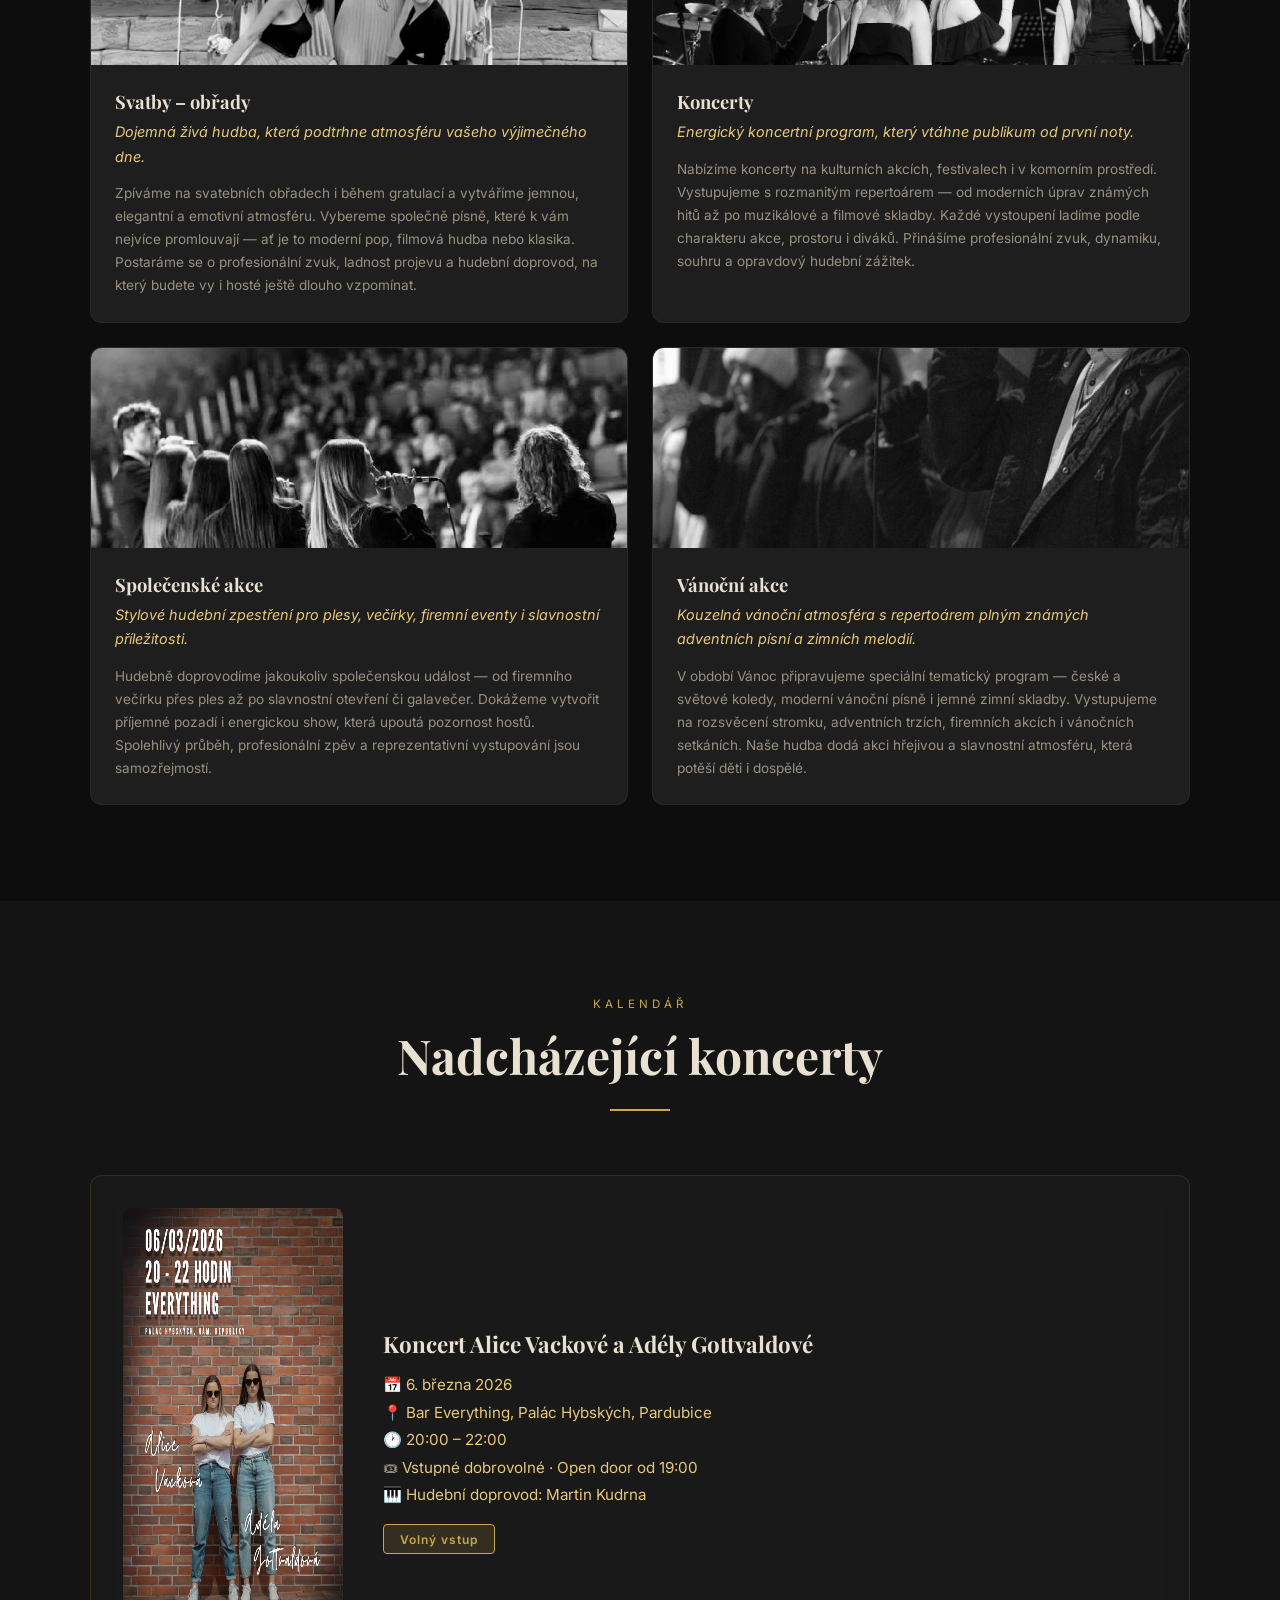
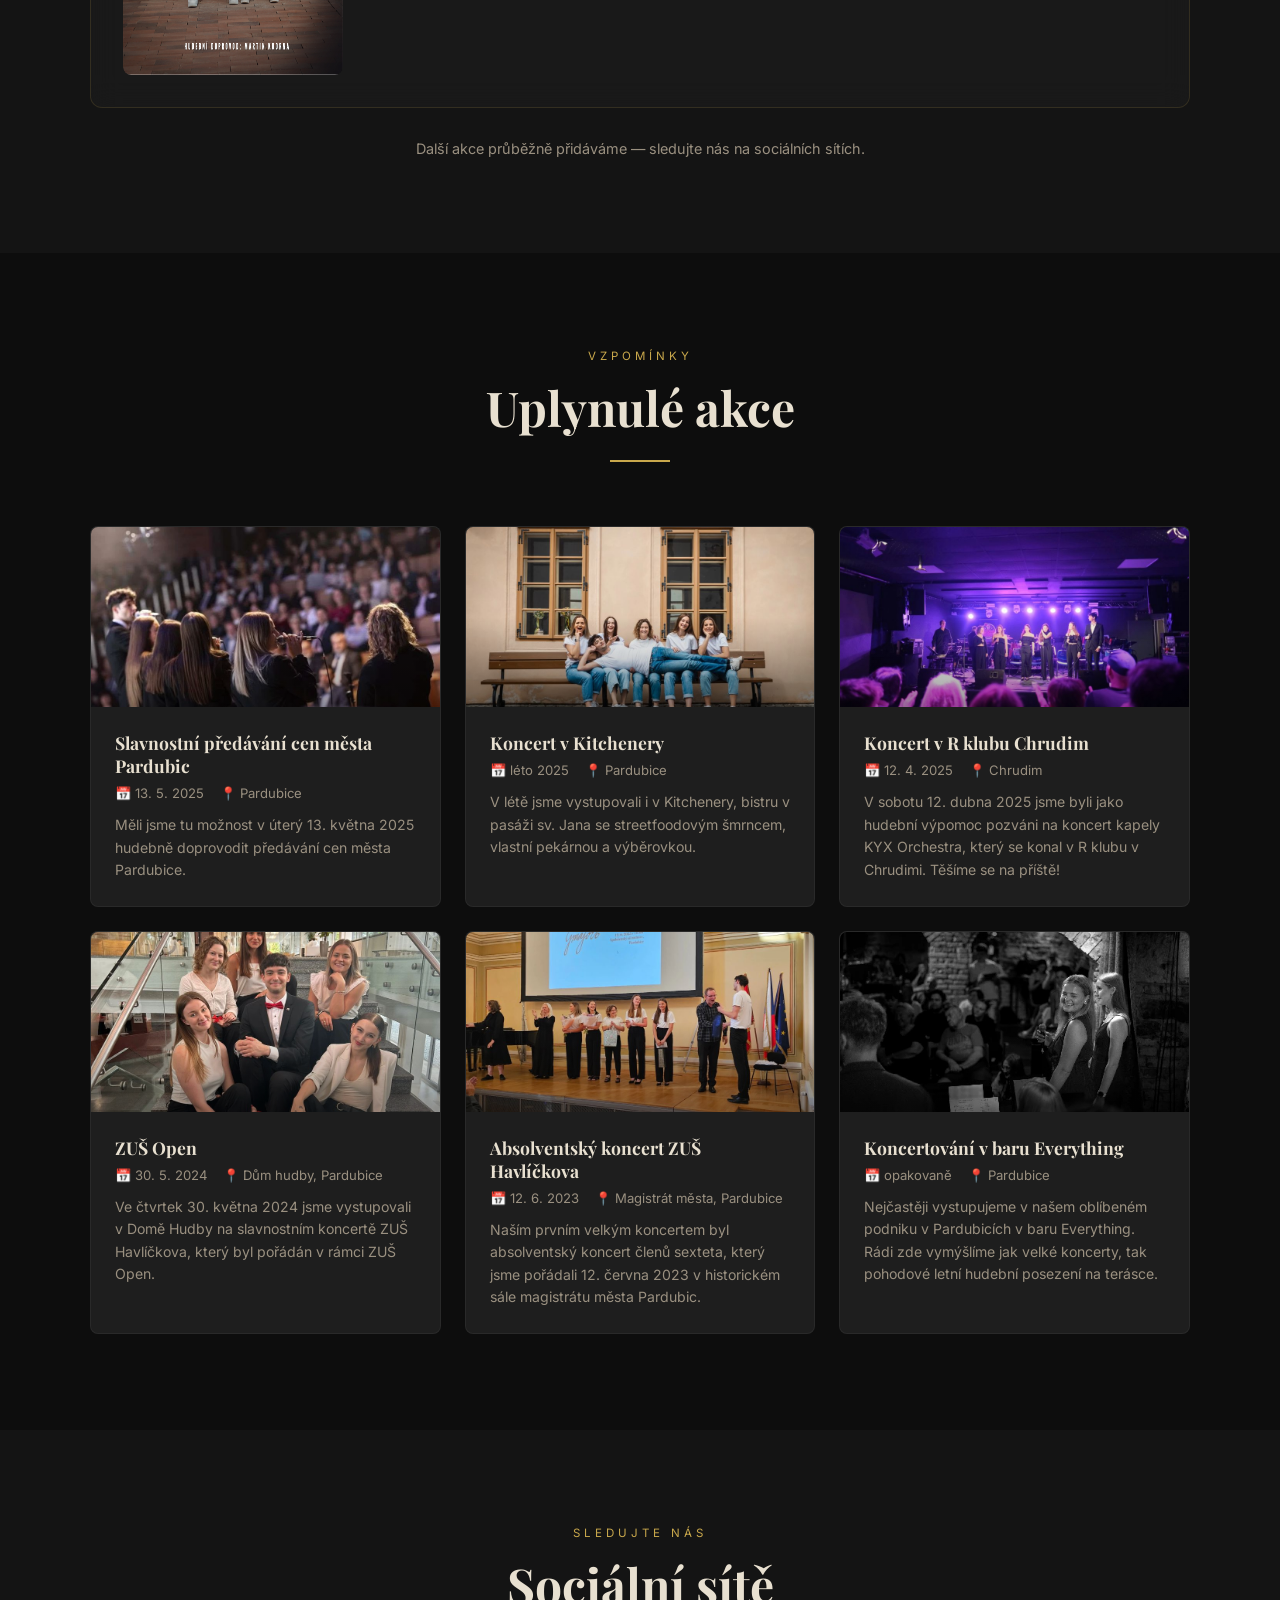
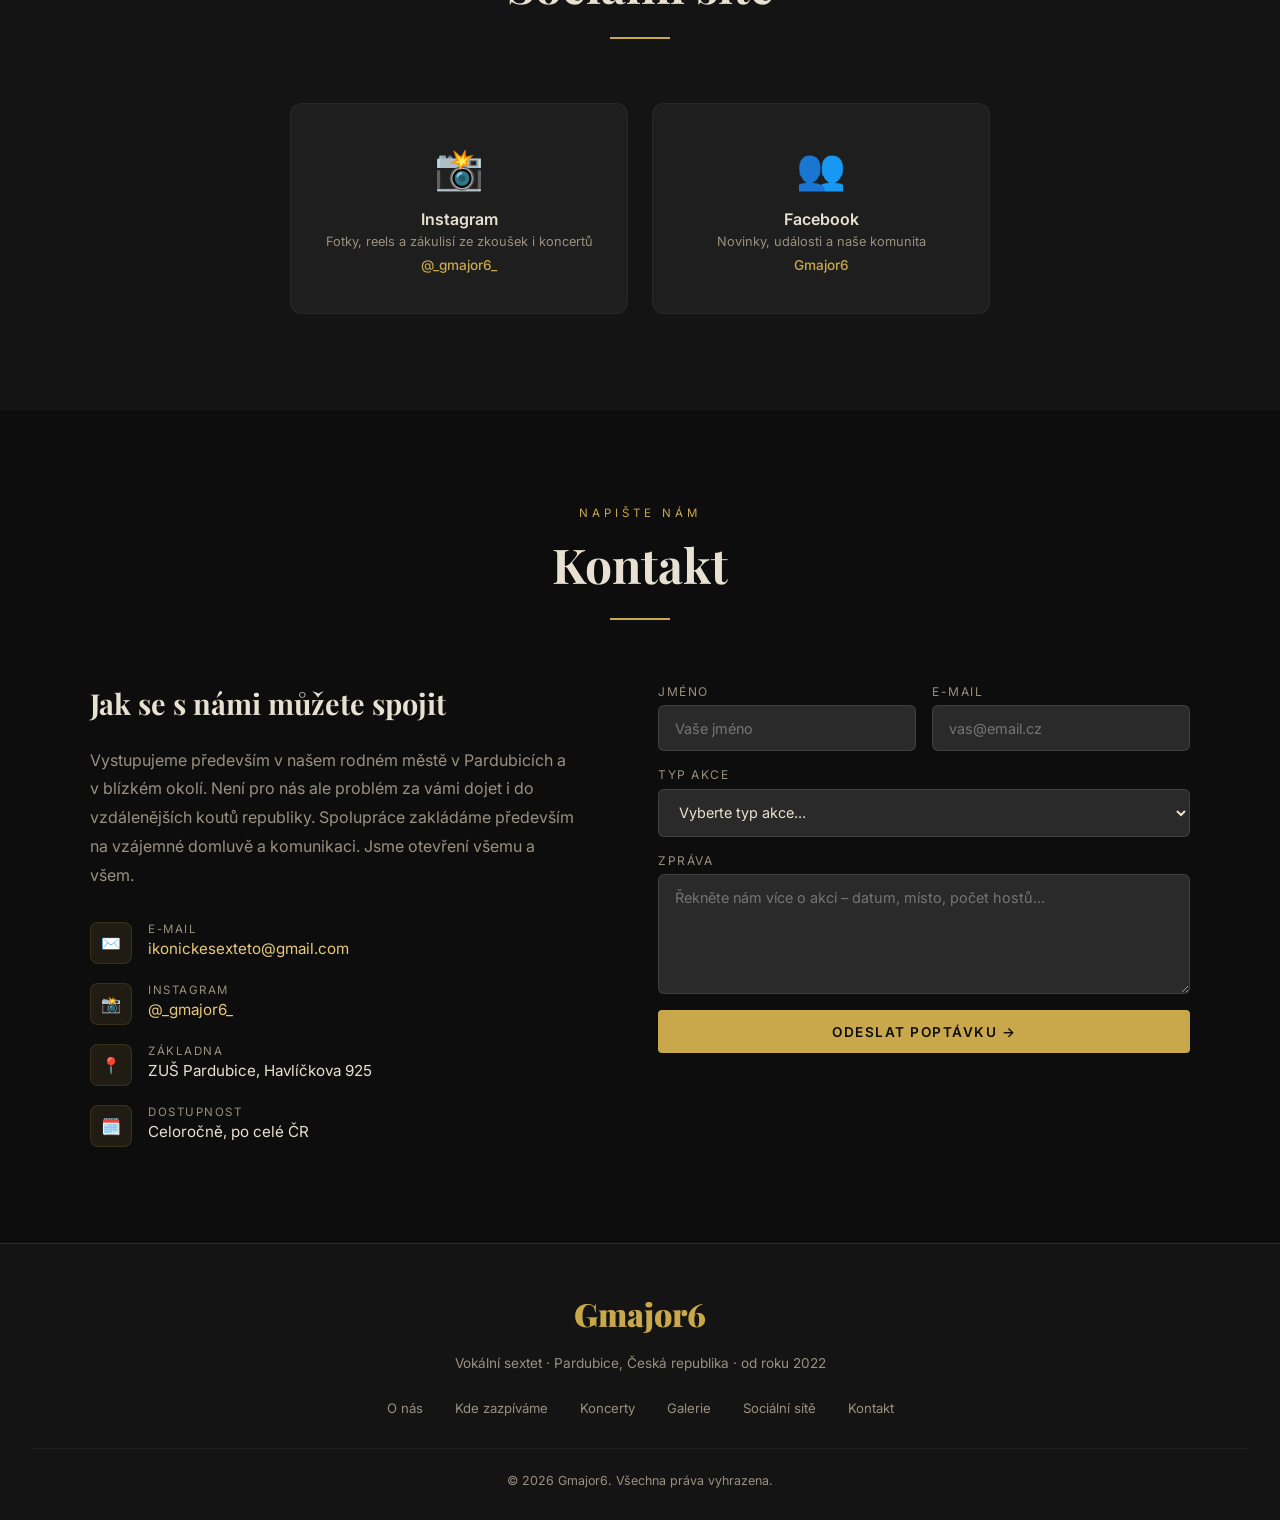
==== commit 2a7d6da6: "Performance: lazy loading, preconnect, meta description, a11y - Add preconnect hints for Google Font" ====
--- a/gmajor6/v2/index.html
+++ b/gmajor6/v2/index.html
@@ -4,6 +4,9 @@
   <meta charset="UTF-8" />
   <meta name="viewport" content="width=device-width, initial-scale=1.0" />
   <title>Gmajor6 – Vokální sextet z Pardubic</title>
+  <link rel="preconnect" href="https://fonts.googleapis.com" />
+  <link rel="preconnect" href="https://fonts.gstatic.com" crossorigin />
+  <meta name="description" content="Gmajor6 – pěvecký sextet z Pardubic. Nabízíme vystoupení na svatbách, koncertech, společenských akcích a firemních eventech." />
   <link href="https://fonts.googleapis.com/css2?family=Playfair+Display:wght@400;700;900&family=Inter:wght@300;400;500;600&display=swap" rel="stylesheet" />
   <style>
     *, *::before, *::after { box-sizing: border-box; margin: 0; padding: 0; }
@@ -429,7 +432,7 @@
 
     <div class="about-grid">
       <div class="about-photo">
-        <img src="../images/sexteto-onas-hori.jpg" alt="Gmajor6 – skupinová fotka" />
+        <img src="../images/sexteto-onas-hori.jpg" alt="Gmajor6 – skupinová fotka" loading="lazy" width="900" height="600" />
       </div>
       <div class="about-text">
         <h3>Jsme parta z Pardubic, která se rozhodla to, co miluje posunout o kousek dál.</h3>
@@ -445,8 +448,8 @@
 
         <div class="member-card">
           <div class="member-card-img-wrap">
-            <img class="img-bw"    src="../images/adelasramkova-cb.jpg"  alt="Adéla Šrámková" />
-            <img class="img-color" src="../images/adelasramkova-bar.jpg" alt="Adéla Šrámková" />
+            <img class="img-bw"    src="../images/adelasramkova-cb.jpg"  alt="Adéla Šrámková" loading="lazy" width="630" height="420" />
+            <img class="img-color" src="../images/adelasramkova-bar.jpg" alt="Adéla Šrámková" loading="lazy" width="630" height="420" />
             <div class="member-card-name">Adéla Šrámková</div>
           </div>
           <button class="member-more-btn">Více ↓</button>
@@ -457,8 +460,8 @@
 
         <div class="member-card">
           <div class="member-card-img-wrap">
-            <img class="img-bw"    src="../images/alicevackova-cb.jpg"  alt="Alice Vacková" />
-            <img class="img-color" src="../images/alicevackova-bar.jpg" alt="Alice Vacková" />
+            <img class="img-bw"    src="../images/alicevackova-cb.jpg"  alt="Alice Vacková" loading="lazy" width="630" height="420" />
+            <img class="img-color" src="../images/alicevackova-bar.jpg" alt="Alice Vacková" loading="lazy" width="630" height="420" />
             <div class="member-card-name">Alice Vacková</div>
           </div>
           <button class="member-more-btn">Více ↓</button>
@@ -469,8 +472,8 @@
 
         <div class="member-card">
           <div class="member-card-img-wrap">
-            <img class="img-bw"    src="../images/elisabethhochmanova-cb.jpg"  alt="Berta Elisabeth Hochmanová" />
-            <img class="img-color" src="../images/elisabethhochmanova-bar.jpg" alt="Berta Elisabeth Hochmanová" />
+            <img class="img-bw"    src="../images/elisabethhochmanova-cb.jpg"  alt="Berta Elisabeth Hochmanová" loading="lazy" width="630" height="420" />
+            <img class="img-color" src="../images/elisabethhochmanova-bar.jpg" alt="Berta Elisabeth Hochmanová" loading="lazy" width="630" height="420" />
             <div class="member-card-name">Berta Elisabeth Hochmanová</div>
           </div>
           <button class="member-more-btn">Více ↓</button>
@@ -481,8 +484,8 @@
 
         <div class="member-card">
           <div class="member-card-img-wrap">
-            <img class="img-bw"    src="../images/adelagottvaldova-cb.jpg"  alt="Adéla Gottvaldová" />
-            <img class="img-color" src="../images/adelagottvaldova-bar.jpg" alt="Adéla Gottvaldová" />
+            <img class="img-bw"    src="../images/adelagottvaldova-cb.jpg"  alt="Adéla Gottvaldová" loading="lazy" width="630" height="420" />
+            <img class="img-color" src="../images/adelagottvaldova-bar.jpg" alt="Adéla Gottvaldová" loading="lazy" width="630" height="420" />
             <div class="member-card-name">Adéla Gottvaldová</div>
           </div>
           <button class="member-more-btn">Více ↓</button>
@@ -493,8 +496,8 @@
 
         <div class="member-card">
           <div class="member-card-img-wrap">
-            <img class="img-bw"    src="../images/katerinacizkova-cb.jpg"  alt="Kateřina Čížková" />
-            <img class="img-color" src="../images/katerinacizkova-bar.jpg" alt="Kateřina Čížková" />
+            <img class="img-bw"    src="../images/katerinacizkova-cb.jpg"  alt="Kateřina Čížková" loading="lazy" width="630" height="420" />
+            <img class="img-color" src="../images/katerinacizkova-bar.jpg" alt="Kateřina Čížková" loading="lazy" width="630" height="420" />
             <div class="member-card-name">Kateřina Čížková</div>
           </div>
           <button class="member-more-btn">Více ↓</button>
@@ -505,8 +508,8 @@
 
         <div class="member-card">
           <div class="member-card-img-wrap">
-            <img class="img-bw"    src="../images/matejdrtina-cb.jpg"  alt="Matěj Drtina" />
-            <img class="img-color" src="../images/matejdrtina-bar.jpg" alt="Matěj Drtina" />
+            <img class="img-bw"    src="../images/matejdrtina-cb.jpg"  alt="Matěj Drtina" loading="lazy" width="630" height="420" />
+            <img class="img-color" src="../images/matejdrtina-bar.jpg" alt="Matěj Drtina" loading="lazy" width="630" height="420" />
             <div class="member-card-name">Matěj Drtina</div>
           </div>
           <button class="member-more-btn">Více ↓</button>
@@ -520,7 +523,7 @@
       <!-- VEDENÍ -->
       <div class="staff-grid">
         <div class="staff-card">
-          <img class="staff-card-img" src="../images/zdenkagrossova.jpg" alt="Mgr. Zdeňka Grossová" />
+          <img class="staff-card-img" src="../images/zdenkagrossova.jpg" alt="Mgr. Zdeňka Grossová" loading="lazy" width="130" height="180" />
           <div class="staff-card-content">
             <h4>Mgr. Zdeňka Grossová</h4>
             <span class="staff-role">Umělecké vedení / korepetitor</span>
@@ -528,7 +531,7 @@
           </div>
         </div>
         <div class="staff-card">
-          <img class="staff-card-img" src="../images/petrhostinksy.jpg" alt="MgA. Petr Hostinský" />
+          <img class="staff-card-img" src="../images/petrhostinksy.jpg" alt="MgA. Petr Hostinský" loading="lazy" width="130" height="180" />
           <div class="staff-card-content">
             <h4>MgA. Petr Hostinský</h4>
             <span class="staff-role">Korepetitor</span>
@@ -536,7 +539,7 @@
           </div>
         </div>
         <div class="staff-card">
-          <img class="staff-card-img" src="../images/martinkudrna.jpg" alt="Martin Kudrna" />
+          <img class="staff-card-img" src="../images/martinkudrna.jpg" alt="Martin Kudrna" loading="lazy" width="130" height="180" />
           <div class="staff-card-content">
             <h4>Martin Kudrna</h4>
             <span class="staff-role">Korepetitor</span>
@@ -559,7 +562,7 @@
     <div class="services-grid">
 
       <div class="service-card">
-        <img class="service-card-img" src="../images/svatby.jpg" alt="Svatby – obřady" />
+        <img class="service-card-img" src="../images/svatby.jpg" alt="Svatby – obřady" loading="lazy" />
         <div class="service-card-body">
           <h3>Svatby – obřady</h3>
           <p class="service-tagline">Dojemná živá hudba, která podtrhne atmosféru vašeho výjimečného dne.</p>
@@ -568,7 +571,7 @@
       </div>
 
       <div class="service-card">
-        <img class="service-card-img" src="../images/koncety.jpg" alt="Koncerty" />
+        <img class="service-card-img" src="../images/koncety.jpg" alt="Koncerty" loading="lazy" />
         <div class="service-card-body">
           <h3>Koncerty</h3>
           <p class="service-tagline">Energický koncertní program, který vtáhne publikum od první noty.</p>
@@ -577,7 +580,7 @@
       </div>
 
       <div class="service-card">
-        <img class="service-card-img" src="../images/spolecenske_akce.jpg" alt="Společenské akce" />
+        <img class="service-card-img" src="../images/spolecenske_akce.jpg" alt="Společenské akce" loading="lazy" />
         <div class="service-card-body">
           <h3>Společenské akce</h3>
           <p class="service-tagline">Stylové hudební zpestření pro plesy, večírky, firemní eventy i slavnostní příležitosti.</p>
@@ -586,7 +589,7 @@
       </div>
 
       <div class="service-card">
-        <img class="service-card-img" src="../images/ef692b828ba7a6a046f1def1f4f189fe.jpg" alt="Vánoční akce" />
+        <img class="service-card-img" src="../images/ef692b828ba7a6a046f1def1f4f189fe.jpg" alt="Vánoční akce" loading="lazy" />
         <div class="service-card-body">
           <h3>Vánoční akce</h3>
           <p class="service-tagline">Kouzelná vánoční atmosféra s repertoárem plným známých adventních písní a zimních melodií.</p>
@@ -610,7 +613,7 @@
 
     <div class="concert-feature">
       <div class="concert-poster">
-        <img src="../images/koncert260306.jpg" alt="Plakát – koncert 6. března 2026" />
+        <img src="../images/koncert260306.jpg" alt="Plakát – koncert 6. března 2026" loading="lazy" width="330" height="467" />
       </div>
       <div class="concert-detail">
         <h3>Koncert Alice Vackové a Adély Gottvaldové</h3>
@@ -640,7 +643,7 @@
     <div class="past-grid">
 
       <div class="past-card">
-        <div class="past-card-header"><img src="../images/slavnostni_predavani.jpg" alt="Ceny města Pardubic" /></div>
+        <div class="past-card-header"><img src="../images/slavnostni_predavani.jpg" alt="Ceny města Pardubic" loading="lazy" /></div>
         <div class="past-card-body">
           <h3>Slavnostní předávání cen města Pardubic</h3>
           <div class="past-meta"><span>📅 13. 5. 2025</span><span>📍 Pardubice</span></div>
@@ -649,7 +652,7 @@
       </div>
 
       <div class="past-card">
-        <div class="past-card-header"><img src="../images/kitchenery.jpg" alt="Koncert v Kitchenery" /></div>
+        <div class="past-card-header"><img src="../images/kitchenery.jpg" alt="Koncert v Kitchenery" loading="lazy" /></div>
         <div class="past-card-body">
           <h3>Koncert v Kitchenery</h3>
           <div class="past-meta"><span>📅 léto 2025</span><span>📍 Pardubice</span></div>
@@ -658,7 +661,7 @@
       </div>
 
       <div class="past-card">
-        <div class="past-card-header"><img src="../images/r_klub_chrudim.jpg" alt="Koncert v R klubu Chrudim" /></div>
+        <div class="past-card-header"><img src="../images/r_klub_chrudim.jpg" alt="Koncert v R klubu Chrudim" loading="lazy" /></div>
         <div class="past-card-body">
           <h3>Koncert v R klubu Chrudim</h3>
           <div class="past-meta"><span>📅 12. 4. 2025</span><span>📍 Chrudim</span></div>
@@ -667,7 +670,7 @@
       </div>
 
       <div class="past-card">
-        <div class="past-card-header"><img src="../images/zus_open.jpg" alt="ZUŠ Open" /></div>
+        <div class="past-card-header"><img src="../images/zus_open.jpg" alt="ZUŠ Open" loading="lazy" /></div>
         <div class="past-card-body">
           <h3>ZUŠ Open</h3>
           <div class="past-meta"><span>📅 30. 5. 2024</span><span>📍 Dům hudby, Pardubice</span></div>
@@ -676,7 +679,7 @@
       </div>
 
       <div class="past-card">
-        <div class="past-card-header"><img src="../images/absolventsky_koncert.jpg" alt="Absolventský koncert" /></div>
+        <div class="past-card-header"><img src="../images/absolventsky_koncert.jpg" alt="Absolventský koncert" loading="lazy" /></div>
         <div class="past-card-body">
           <h3>Absolventský koncert ZUŠ Havlíčkova</h3>
           <div class="past-meta"><span>📅 12. 6. 2023</span><span>📍 Magistrát města, Pardubice</span></div>
@@ -685,7 +688,7 @@
       </div>
 
       <div class="past-card">
-        <div class="past-card-header"><img src="../images/koncertovani_v_everythingu.jpg" alt="Bar Everything" /></div>
+        <div class="past-card-header"><img src="../images/koncertovani_v_everythingu.jpg" alt="Bar Everything" loading="lazy" /></div>
         <div class="past-card-body">
           <h3>Koncertování v baru Everything</h3>
           <div class="past-meta"><span>📅 opakovaně</span><span>📍 Pardubice</span></div>
@@ -700,17 +703,17 @@
       <h3>Naše koncertování v Everything</h3>
       <p class="gallery-sub">V baru Everything je nám jako doma — tady je pár momentek z našich vystoupení.</p>
       <div class="gallery-grid">
-        <a class="tall"><img src="../images/1160794bf4a6b05114a2fcd4bbf0fe99.jpg" alt="Koncert v Everything" /></a>
-        <a><img src="../images/19ab2d1a6a79d0933deeea1b420594f0.jpg" alt="Koncert v Everything" /></a>
-        <a><img src="../images/546480128718f637048a51e03593e761.jpg" alt="Koncert v Everything" /></a>
-        <a class="tall"><img src="../images/70f28e88880756eece5fa5d9815d6052.jpg" alt="Koncert v Everything" /></a>
-        <a><img src="../images/70e7b93e34d0f85725d0f864ac1d3395.jpg" alt="Koncert v Everything" /></a>
-        <a class="wide"><img src="../images/91b7206225f8b2b4fb0080d105a698bc.jpg" alt="Koncert v Everything" /></a>
-        <a><img src="../images/63261fd2b1a7ef0423af1077ab39076b.jpg" alt="Koncert v Everything" /></a>
-        <a><img src="../images/c7156aa07ca61fa08962039761957974.jpg" alt="Koncert v Everything" /></a>
-        <a class="wide"><img src="../images/a1aac0c301d86c969572ce68cbe1a78a.jpg" alt="Koncert v Everything" /></a>
-        <a><img src="../images/ef692b828ba7a6a046f1def1f4f189fe.jpg" alt="Koncert v Everything" /></a>
-        <a><img src="../images/c735eaddedc675585524b5957bc960b7.jpg" alt="Koncert v Everything" /></a>
+        <a class="tall"><img src="../images/1160794bf4a6b05114a2fcd4bbf0fe99.jpg" alt="Koncert v Everything" loading="lazy" /></a>
+        <a><img src="../images/19ab2d1a6a79d0933deeea1b420594f0.jpg" alt="Koncert v Everything" loading="lazy" /></a>
+        <a><img src="../images/546480128718f637048a51e03593e761.jpg" alt="Koncert v Everything" loading="lazy" /></a>
+        <a class="tall"><img src="../images/70f28e88880756eece5fa5d9815d6052.jpg" alt="Koncert v Everything" loading="lazy" /></a>
+        <a><img src="../images/70e7b93e34d0f85725d0f864ac1d3395.jpg" alt="Koncert v Everything" loading="lazy" /></a>
+        <a class="wide"><img src="../images/91b7206225f8b2b4fb0080d105a698bc.jpg" alt="Koncert v Everything" loading="lazy" /></a>
+        <a><img src="../images/63261fd2b1a7ef0423af1077ab39076b.jpg" alt="Koncert v Everything" loading="lazy" /></a>
+        <a><img src="../images/c7156aa07ca61fa08962039761957974.jpg" alt="Koncert v Everything" loading="lazy" /></a>
+        <a class="wide"><img src="../images/a1aac0c301d86c969572ce68cbe1a78a.jpg" alt="Koncert v Everything" loading="lazy" /></a>
+        <a><img src="../images/ef692b828ba7a6a046f1def1f4f189fe.jpg" alt="Koncert v Everything" loading="lazy" /></a>
+        <a><img src="../images/c735eaddedc675585524b5957bc960b7.jpg" alt="Koncert v Everything" loading="lazy" /></a>
       </div>
     </div>
   </div>
@@ -780,7 +783,7 @@
         </div>
         <div class="form-group">
           <label>Typ akce</label>
-          <select>
+          <select aria-label="Typ akce">
             <option value="">Vyberte typ akce...</option>
             <option>Svatba / Obřad</option>
             <option>Koncert</option>
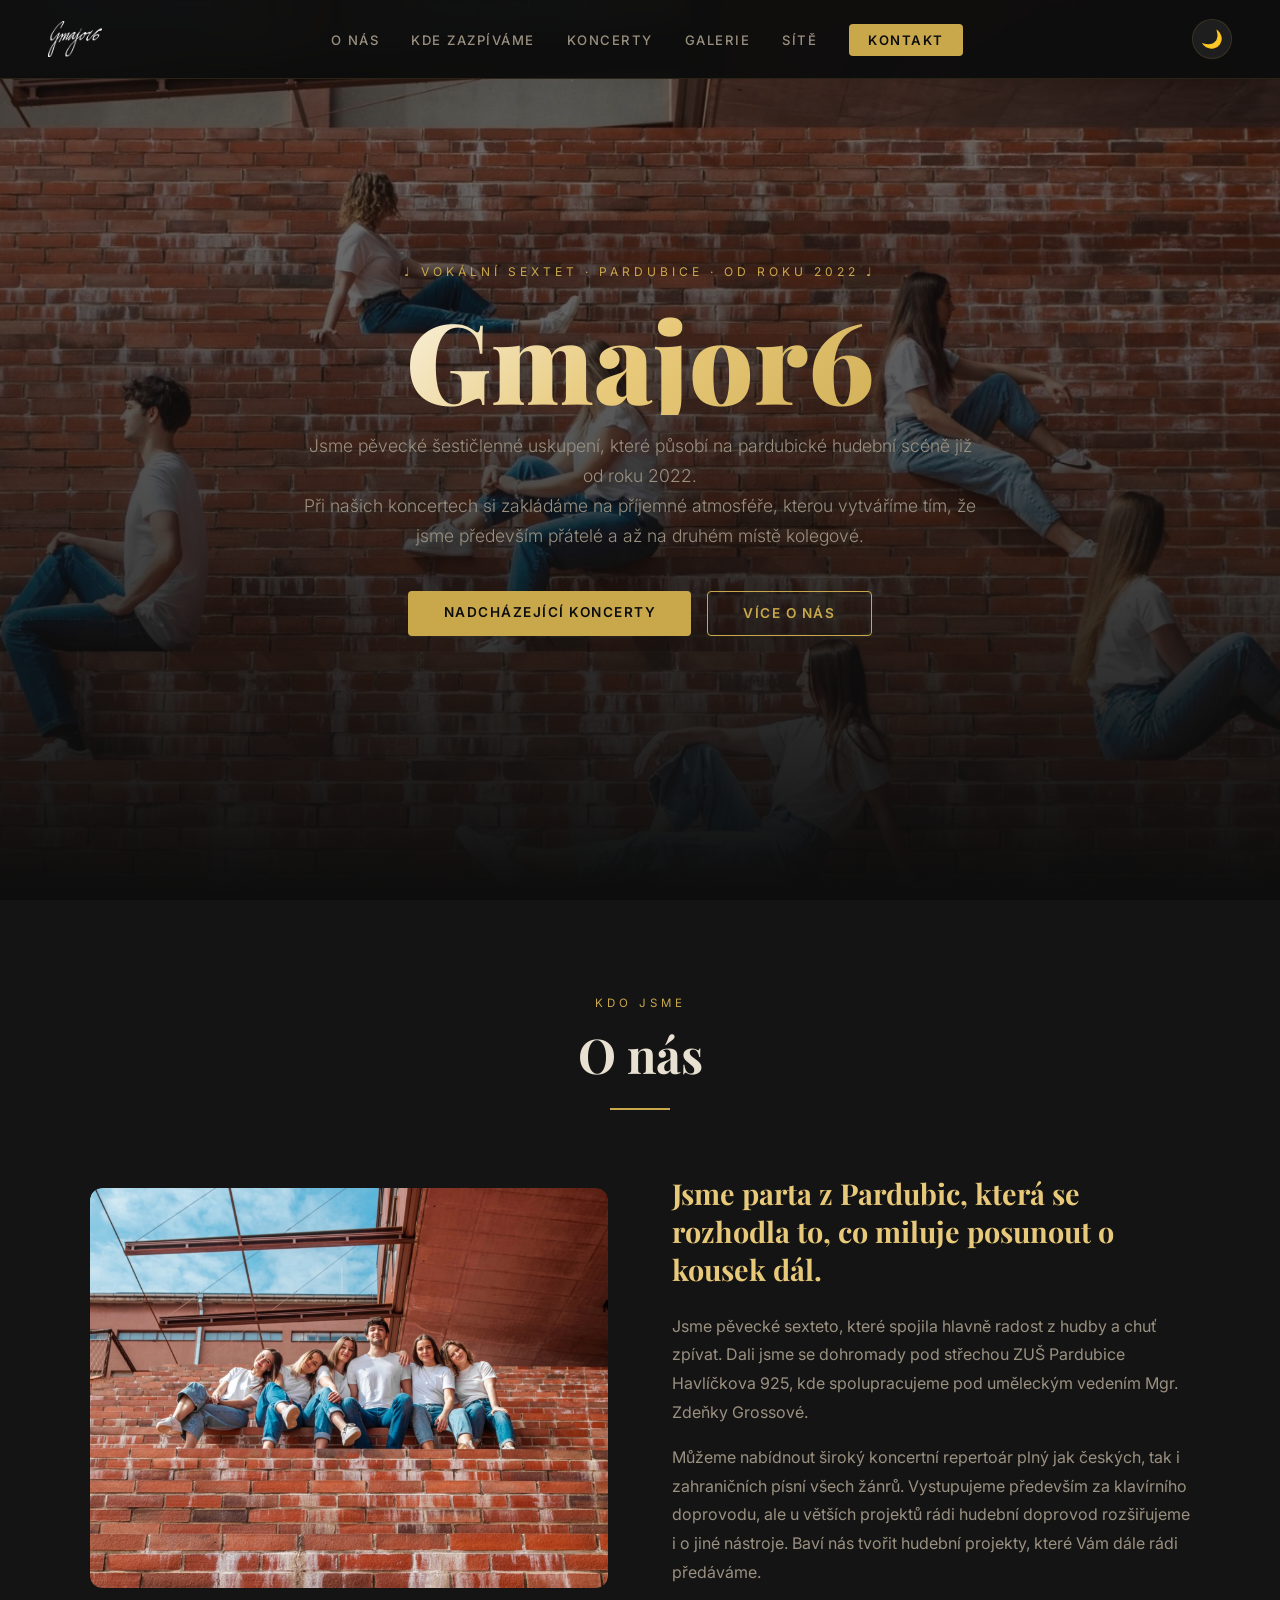
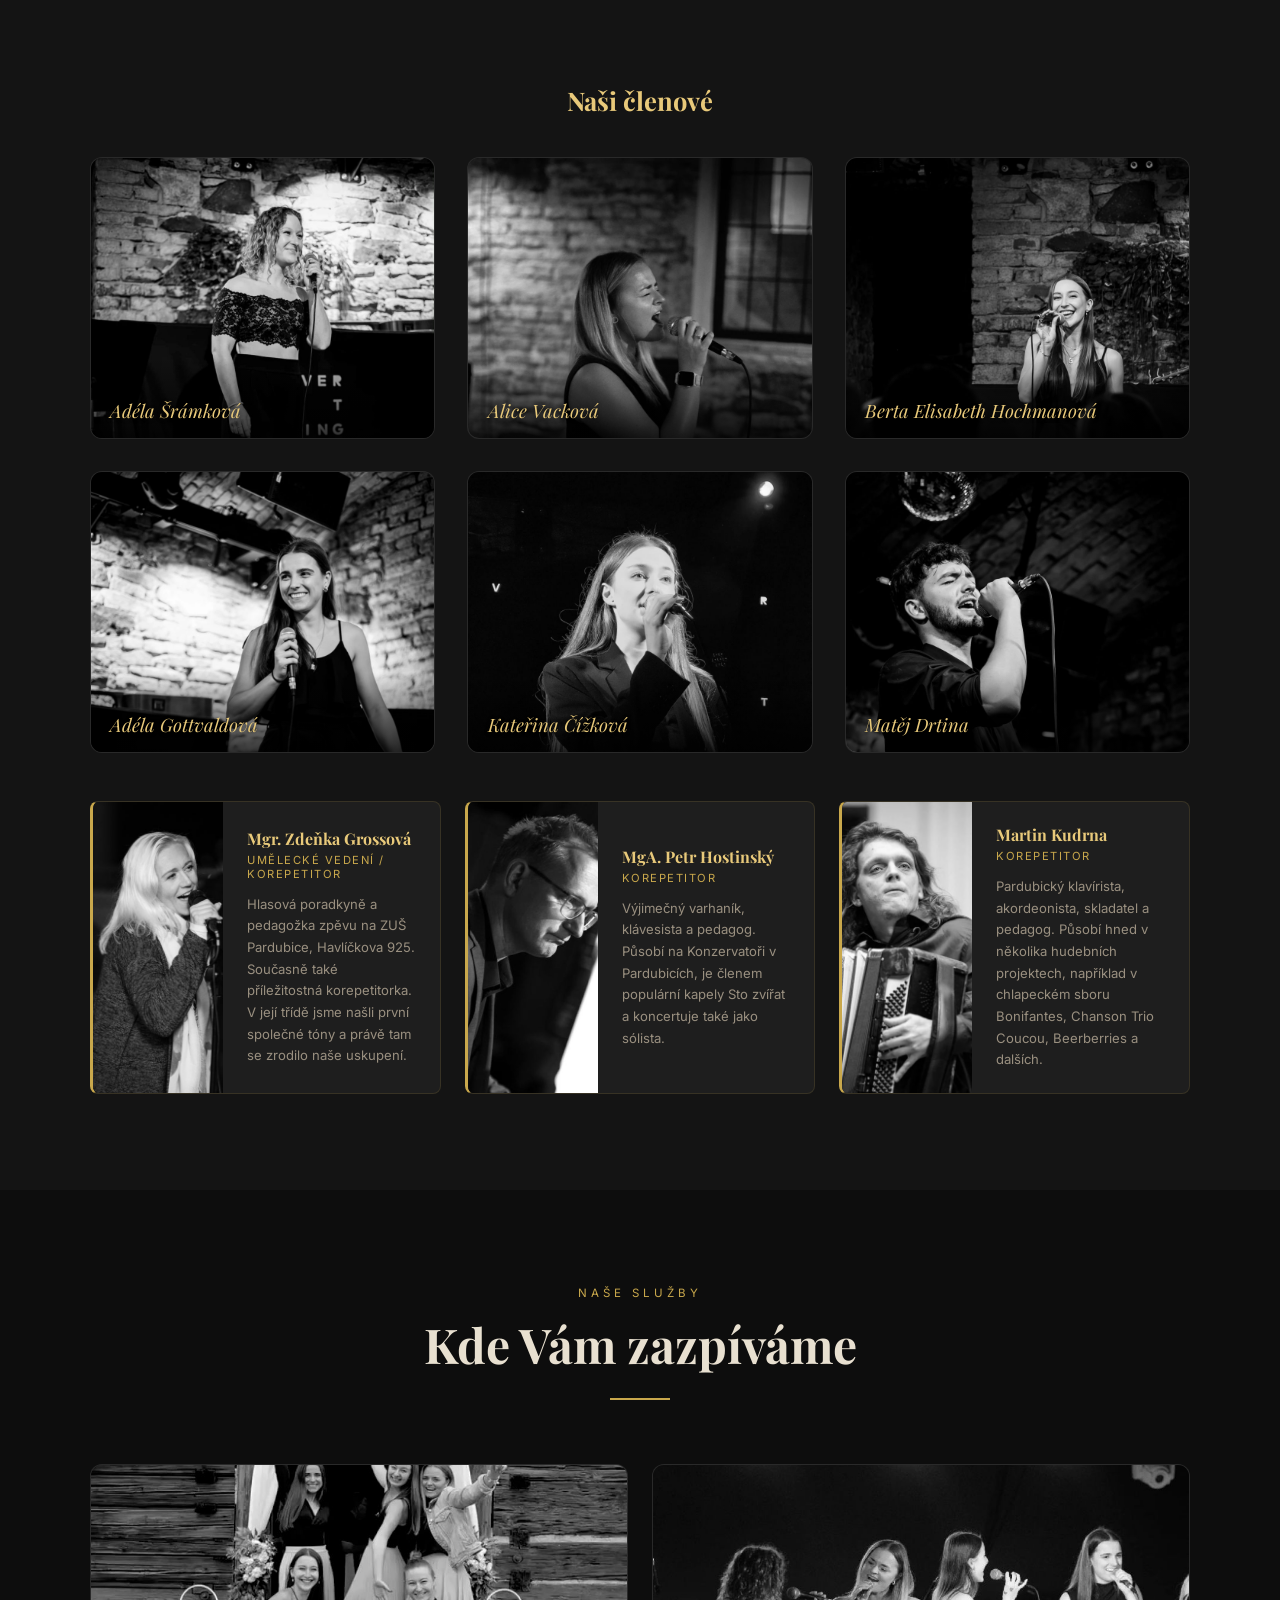
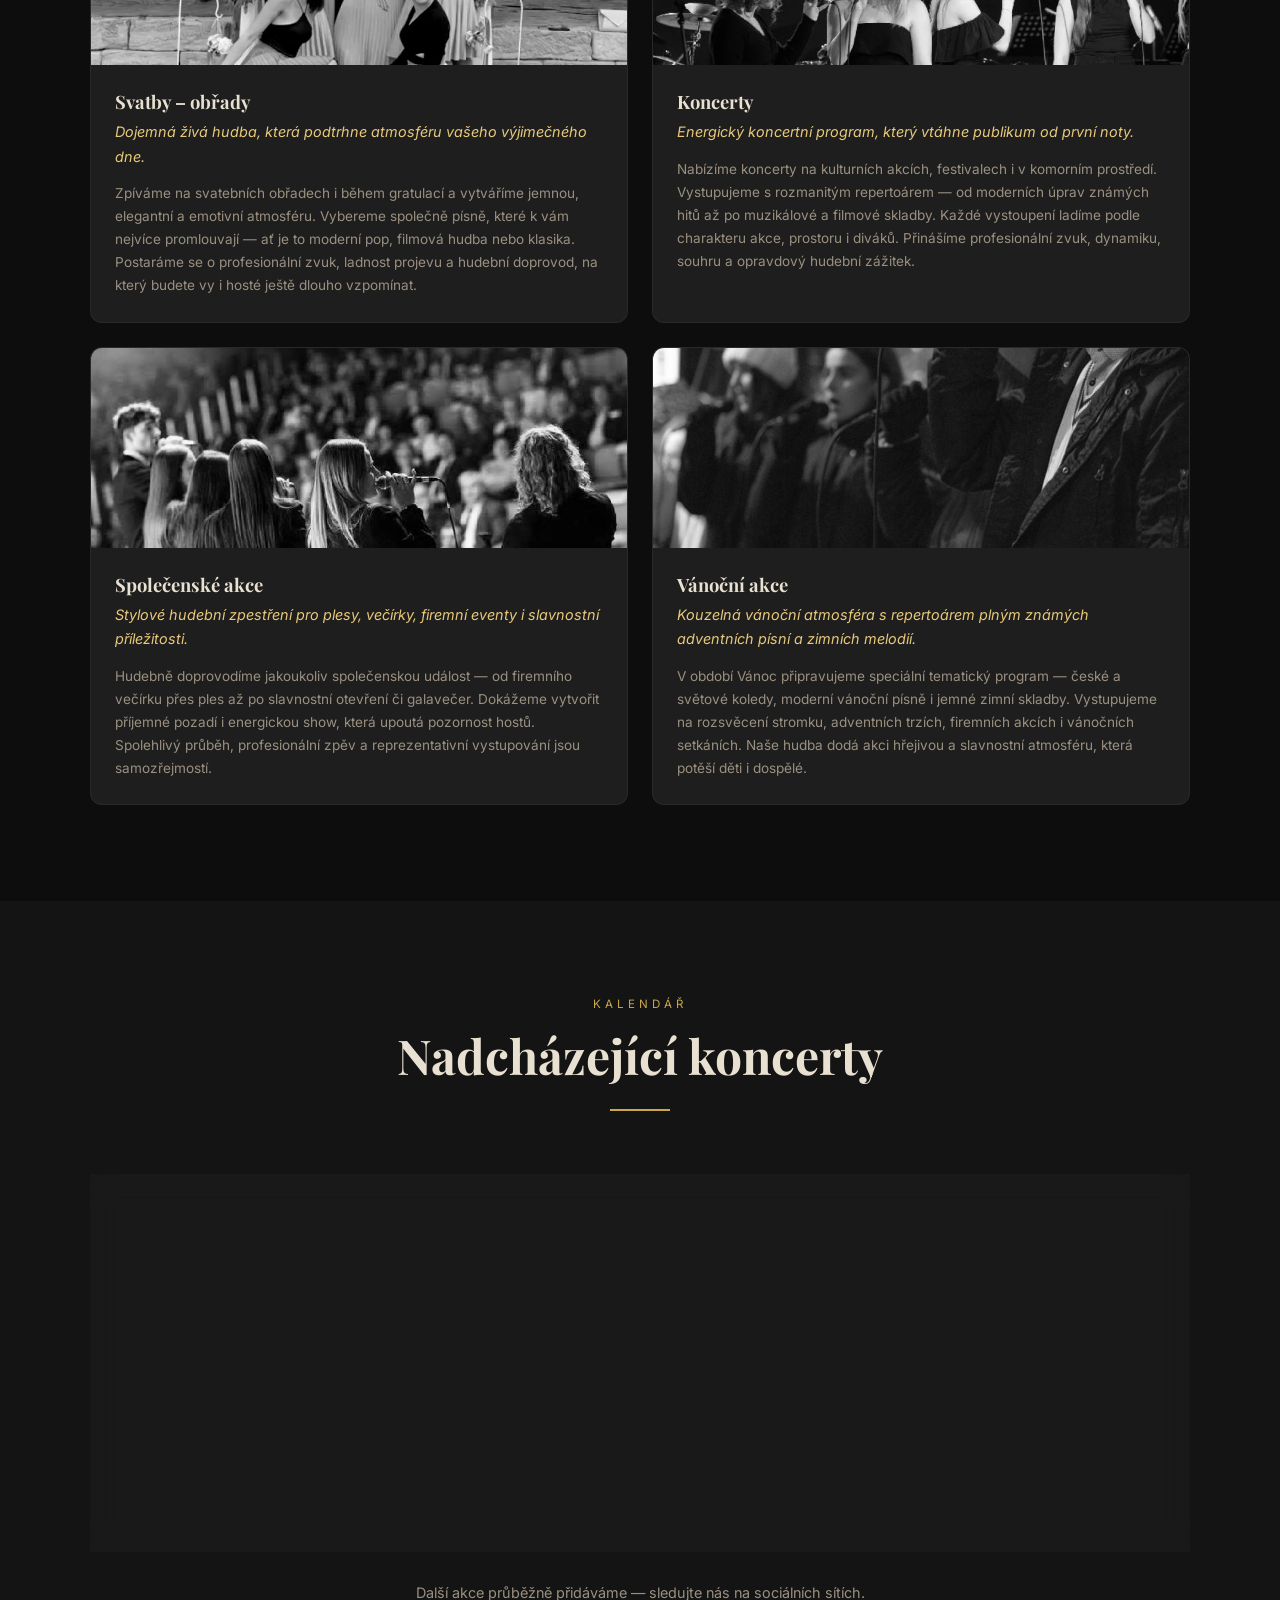
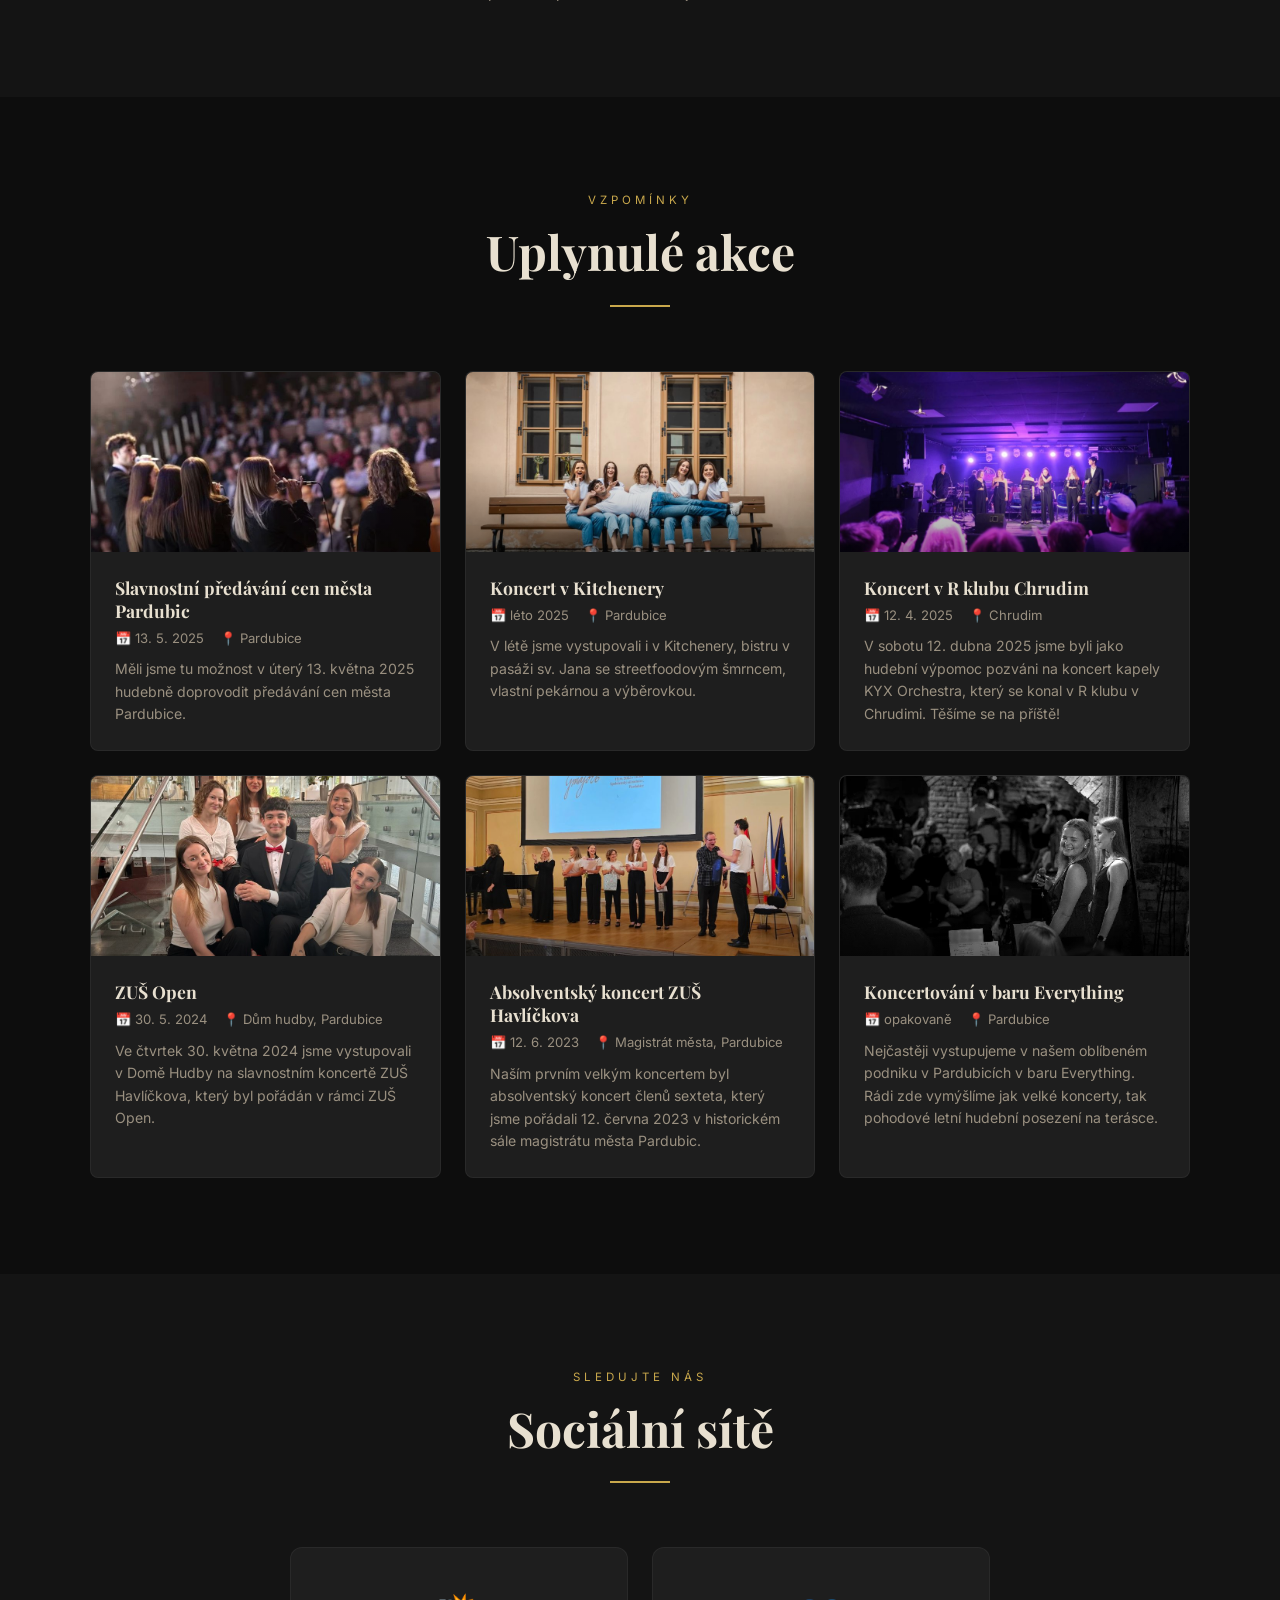
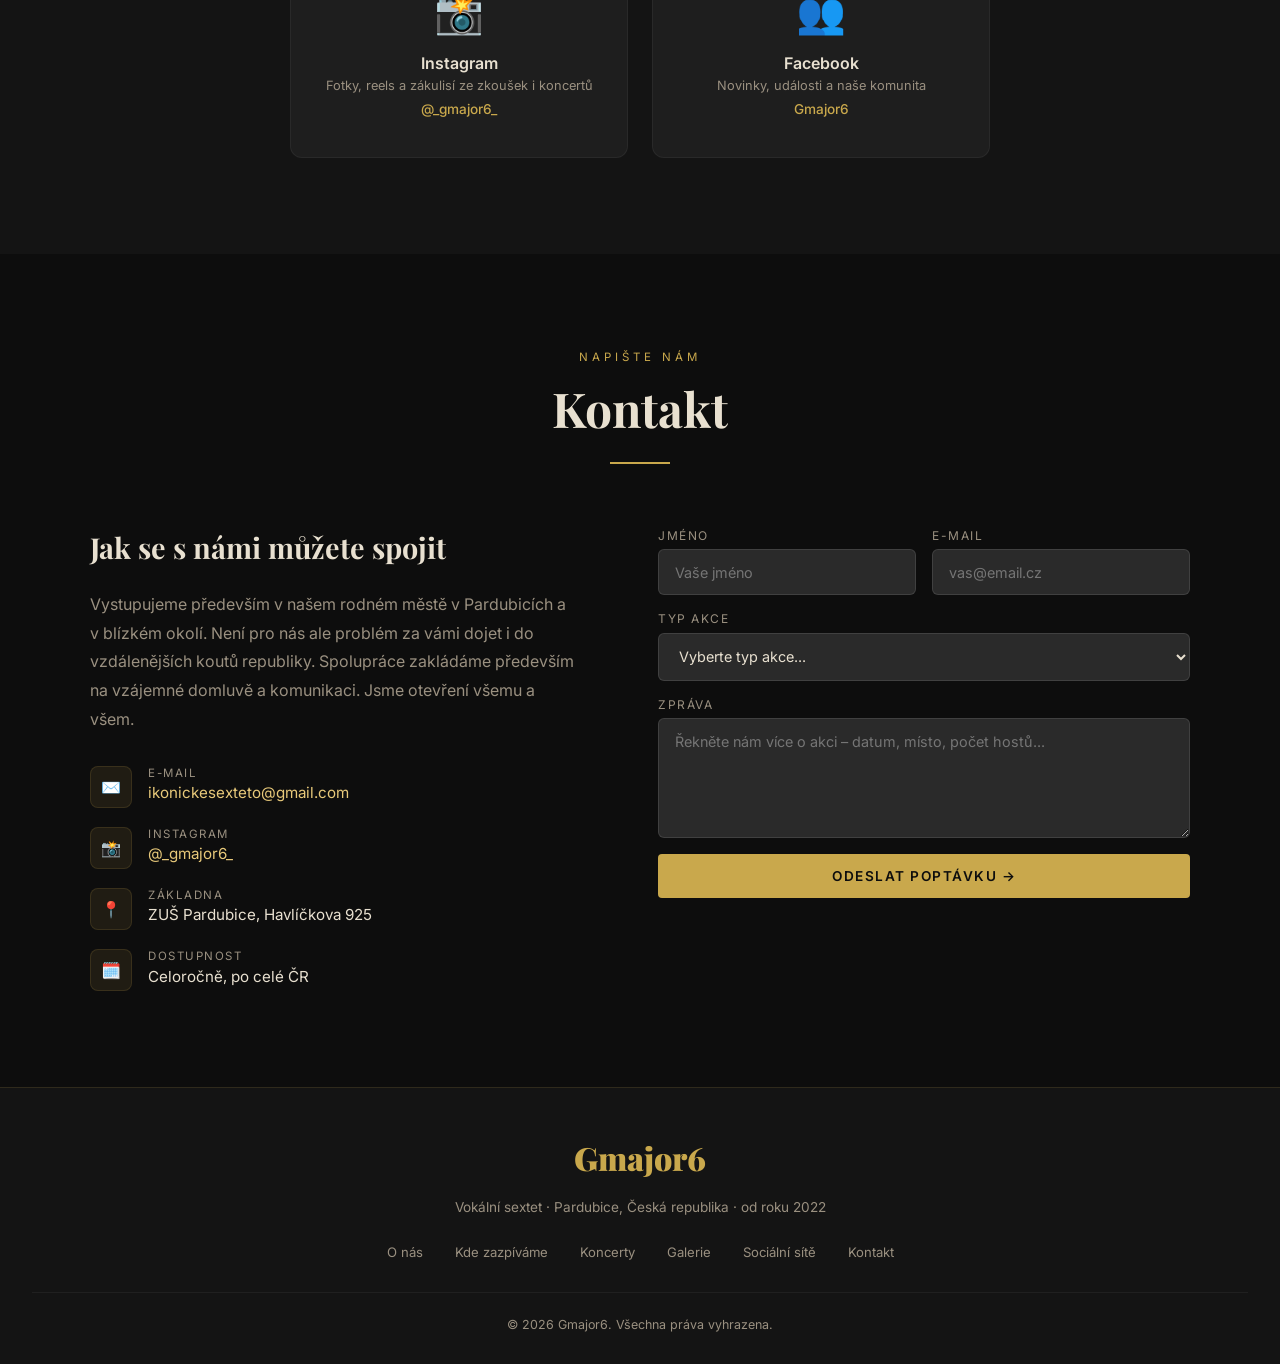
==== commit 63cc8ff0: "Fix concert poster aspect ratio — remove width/height attrs" ====
--- a/gmajor6/v2/index.html
+++ b/gmajor6/v2/index.html
@@ -613,7 +613,7 @@
 
     <div class="concert-feature">
       <div class="concert-poster">
-        <img src="../images/koncert260306.jpg" alt="Plakát – koncert 6. března 2026" loading="lazy" width="330" height="467" />
+        <img src="../images/koncert260306.jpg" alt="Plakát – koncert 6. března 2026" loading="lazy" />
       </div>
       <div class="concert-detail">
         <h3>Koncert Alice Vackové a Adély Gottvaldové</h3>
